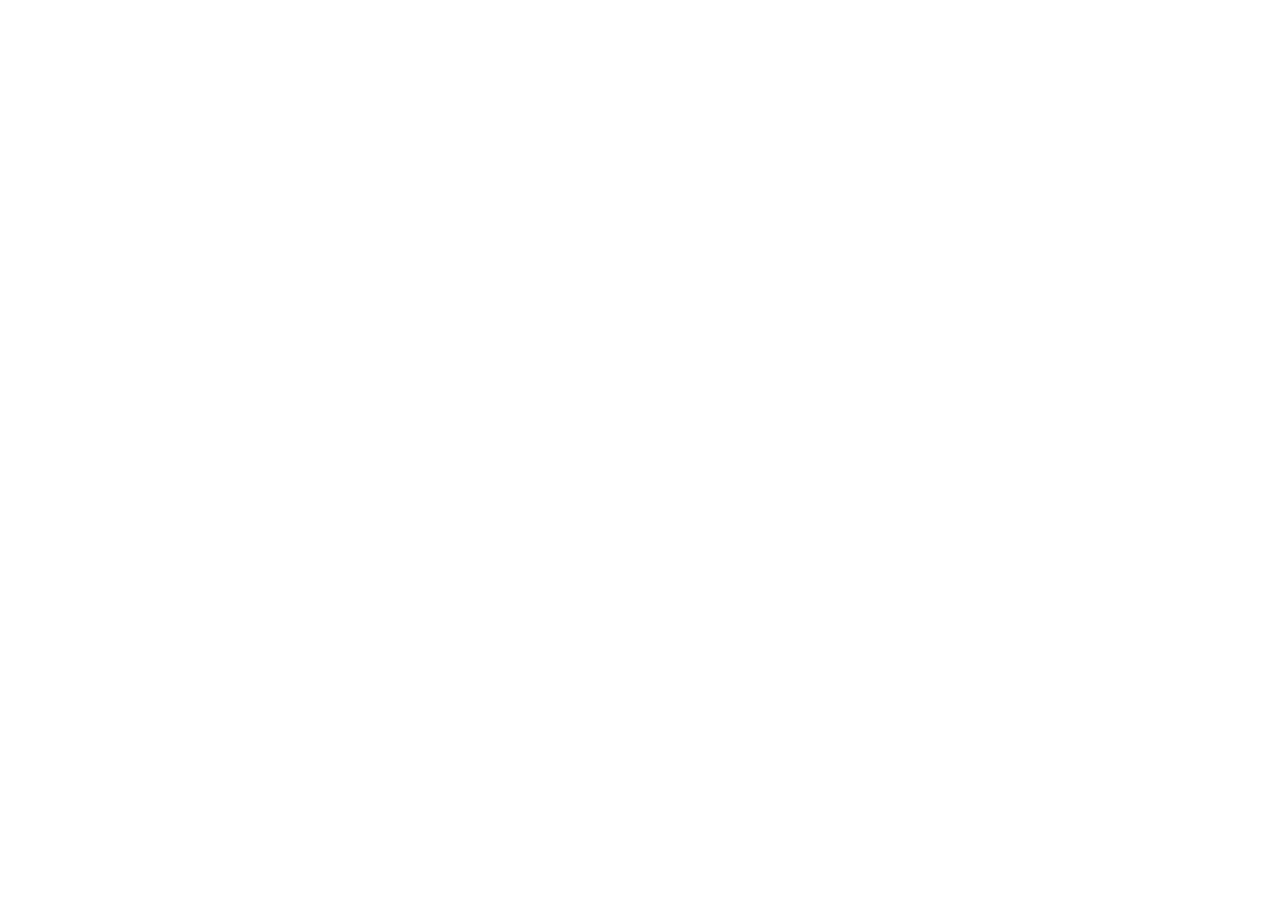
==== index.html @ 9711591d "Rescue live https://floorlords.org source + migration notes" ====
<!DOCTYPE html>
<html lang="en">
  <head>
    <meta charset="UTF-8" />
    <meta name="viewport" content="width=device-width, initial-scale=1.0" />
    <title>The Floor Lords Crew | Boston Hip Hop & Breaking Since 1981 | 45th Anniversary 2026</title>
    <meta name="description" content="The Floor Lords — Boston's legendary hip hop breaking crew founded 1981. Featured in Krush Groove, Step Up 3D, In The Heights. Performed with RUN DMC, Madonna, J.Lo. Saucony collab. Floor Lords Day August 6. FL Studio Harvard Square. 45th anniversary September 11–13, 2026." />
    <meta name="keywords" content="Floor Lords, Floorlords, Floor Lords Boston, Boston breaking crew, Boston b-boys, Boston b-girls, Boston hip hop crew, breakdancing Boston, b-boy crew Boston, hip hop dance Boston, Floor Lords 45th anniversary, Downtown Throwdown 2026, Mass Appeal showcase, Floor Lords Day August 6, Krush Groove dancers, Step Up 3D crew, In The Heights cast, FL Studio Harvard Square Cambridge, Saucony breakdance sneaker, RUN DMC performers, Floor Lords history, breaking history Boston, hip hop 1981, Flava Squad, Floor Lore show, Boston hip hop history, b-boy events Boston 2026, breaking competition Boston, Floor Lords crew members, oldest breaking crew Boston, hip hop culture Boston, five elements hip hop Boston" />
    <meta name="author" content="The Floor Lords Crew" />
    <meta name="robots" content="index, follow, max-image-preview:large, max-snippet:-1, max-video-preview:-1" />
    <link rel="canonical" href="https://www.floorlords.org/" />

    <meta property="og:type" content="website" />
    <meta property="og:title" content="The Floor Lords Crew | Boston Hip Hop & Breaking Since 1981" />
    <meta property="og:description" content="Boston's legendary b-boy crew. Founded 1981. Films: Krush Groove, Step Up 3D, In The Heights. Saucony collab. RUN DMC, Madonna, J.Lo. Floor Lords Day August 6. 45th anniversary September 2026." />
    <meta property="og:url" content="https://www.floorlords.org/" />
    <meta property="og:image" content="https://www.floorlords.org/opengraph.jpg" />
    <meta property="og:image:width" content="1200" />
    <meta property="og:image:height" content="630" />
    <meta property="og:site_name" content="The Floor Lords Crew" />
    <meta property="og:locale" content="en_US" />

    <meta name="twitter:card" content="summary_large_image" />
    <meta name="twitter:site" content="@floorlordsboston" />
    <meta name="twitter:title" content="The Floor Lords Crew | Boston Hip Hop & Breaking Since 1981" />
    <meta name="twitter:description" content="Boston's legendary b-boy crew since 1981. Krush Groove, Step Up 3D, Saucony collab, Floor Lords Day. 45th anniversary September 2026." />
    <meta name="twitter:image" content="https://www.floorlords.org/opengraph.jpg" />

    <script type="application/ld+json">
    {
      "@context": "https://schema.org",
      "@graph": [
        {
          "@type": "WebSite",
          "@id": "https://www.floorlords.org/#website",
          "name": "The Floor Lords Crew",
          "url": "https://www.floorlords.org/",
          "publisher": { "@id": "https://www.floorlords.org/#org" },
          "inLanguage": "en-US",
          "potentialAction": {
            "@type": "SearchAction",
            "target": "https://www.floorlords.org/?s={search_term_string}",
            "query-input": "required name=search_term_string"
          }
        },
        {
          "@type": "Organization",
          "@id": "https://www.floorlords.org/#org",
          "name": "The Floor Lords Crew",
          "alternateName": ["Floor Lords", "Floorlords", "FL Crew", "Classic Floorlords", "Flava Squad"],
          "url": "https://www.floorlords.org/",
          "logo": {
            "@type": "ImageObject",
            "url": "https://www.floorlords.org/favicon.svg",
            "width": 180,
            "height": 180
          },
          "image": "https://www.floorlords.org/opengraph.jpg",
          "description": "The Floor Lords are Boston's longest-running hip hop breaking crew, founded in 1981 through the merger of two b-boy groups. One of the most decorated breaking crews in the world, with members featured in films Krush Groove (1985), Step Up 3D (2010), and In The Heights (2021). They have performed alongside RUN DMC, Madonna, and Jennifer Lopez, collaborated with Saucony on the first-ever official breakdance sneaker, and produced their own theatre show Floor Lore. FL Studio operated in Harvard Square, Cambridge MA. August 6 is official Floor Lords Day in the City of Boston.",
          "foundingDate": "1981",
          "foundingLocation": {
            "@type": "Place",
            "name": "Boston, Massachusetts",
            "address": {
              "@type": "PostalAddress",
              "addressLocality": "Boston",
              "addressRegion": "MA",
              "addressCountry": "US"
            }
          },
          "location": {
            "@type": "Place",
            "name": "FL Studio — Harvard Square",
            "address": {
              "@type": "PostalAddress",
              "addressLocality": "Cambridge",
              "addressRegion": "MA",
              "addressCountry": "US"
            }
          },
          "email": "floorlordsboston@gmail.com",
          "telephone": "+18574882888",
          "sameAs": [
            "https://www.instagram.com/floorlordsboston",
            "https://www.facebook.com/FloorLordsBoston"
          ],
          "knowsAbout": ["breaking", "b-boying", "b-girling", "hip hop dance", "breakdancing", "Boston hip hop", "street dance", "popping", "locking", "DJing", "graffiti", "MCing", "five elements of hip hop", "hip hop culture"],
          "award": ["Floor Lords Day — City of Boston proclamation, August 6"],
          "hasOfferCatalog": {
            "@type": "OfferCatalog",
            "name": "Floor Lords Services",
            "itemListElement": [
              { "@type": "Offer", "itemOffered": { "@type": "Service", "name": "Performance Booking — hire the Floor Lords for events, shows, festivals" } },
              { "@type": "Offer", "itemOffered": { "@type": "Service", "name": "FL Studio Dance Classes — Harvard Square, Cambridge MA" } },
              { "@type": "Offer", "itemOffered": { "@type": "Service", "name": "Breaking workshops and hip hop culture education" } }
            ]
          }
        },
        {
          "@type": "Event",
          "@id": "https://www.floorlords.org/#anniversary",
          "name": "Floor Lords 45th Anniversary Weekend",
          "description": "Three-day celebration of 45 years of Floor Lords in Boston, featuring the Downtown Throwdown breaking battle and Mass Appeal hip hop showcase. Open to the public.",
          "startDate": "2026-09-11",
          "endDate": "2026-09-13",
          "eventStatus": "https://schema.org/EventScheduled",
          "eventAttendanceMode": "https://schema.org/OfflineEventAttendanceMode",
          "location": {
            "@type": "Place",
            "name": "Boston, Massachusetts",
            "address": {
              "@type": "PostalAddress",
              "addressLocality": "Boston",
              "addressRegion": "MA",
              "addressCountry": "US"
            }
          },
          "organizer": { "@id": "https://www.floorlords.org/#org" },
          "subEvent": [
            {
              "@type": "Event",
              "name": "Downtown Throwdown",
              "description": "Breaking battle hosted by the Floor Lords as part of the 45th anniversary weekend."
            },
            {
              "@type": "Event",
              "name": "Mass Appeal",
              "description": "Hip hop showcase celebrating 45 years of Floor Lords culture and community."
            }
          ]
        },
        {
          "@type": "FAQPage",
          "@id": "https://www.floorlords.org/#faq",
          "mainEntity": [
            {
              "@type": "Question",
              "name": "When were the Floor Lords founded?",
              "acceptedAnswer": {
                "@type": "Answer",
                "text": "The Floor Lords were founded in Boston, Massachusetts in 1981 through the merger of two breaking crews at the beginning of the hip hop movement."
              }
            },
            {
              "@type": "Question",
              "name": "What movies have the Floor Lords appeared in?",
              "acceptedAnswer": {
                "@type": "Answer",
                "text": "Floor Lords members have appeared in Krush Groove (1985), Step Up 3D (2010), and In The Heights (2021)."
              }
            },
            {
              "@type": "Question",
              "name": "What is Floor Lords Day?",
              "acceptedAnswer": {
                "@type": "Answer",
                "text": "August 6 is official Floor Lords Day in the City of Boston, declared by a proclamation from the former Mayor of Boston recognizing the crew's 40+ year contribution to hip hop culture."
              }
            },
            {
              "@type": "Question",
              "name": "What artists have the Floor Lords performed with?",
              "acceptedAnswer": {
                "@type": "Answer",
                "text": "The Floor Lords have performed alongside RUN DMC, Madonna, Jennifer Lopez, and many other major artists throughout their 45-year history."
              }
            },
            {
              "@type": "Question",
              "name": "When is the Floor Lords 45th anniversary?",
              "acceptedAnswer": {
                "@type": "Answer",
                "text": "The Floor Lords 45th anniversary weekend takes place September 11–13, 2026 in Boston, Massachusetts. Events include the Downtown Throwdown breaking battle and the Mass Appeal hip hop showcase."
              }
            },
            {
              "@type": "Question",
              "name": "What brands have collaborated with the Floor Lords?",
              "acceptedAnswer": {
                "@type": "Answer",
                "text": "The Floor Lords collaborated with Saucony to create the first-ever official breakdance sneaker. They have also partnered with Red Bull, Converse, Puma, Reebok, and Tommy Hilfiger."
              }
            },
            {
              "@type": "Question",
              "name": "What is Floor Lore?",
              "acceptedAnswer": {
                "@type": "Answer",
                "text": "Floor Lore is a theatre show created and produced by the Floor Lords that tells the story of hip hop dance culture from the inside — from its Boston roots through decades of breaking, performing, and building community."
              }
            },
            {
              "@type": "Question",
              "name": "What is the Saucony x Floor Lords collaboration?",
              "acceptedAnswer": {
                "@type": "Answer",
                "text": "The Floor Lords collaborated with Saucony on what is recognized as the first-ever official breakdance sneaker — a signature shoe honoring their decades-long contribution to breaking and hip hop culture."
              }
            },
            {
              "@type": "Question",
              "name": "Where is FL Studio?",
              "acceptedAnswer": {
                "@type": "Answer",
                "text": "FL Studio is the Floor Lords' dance studio and community space located in Harvard Square, Cambridge, Massachusetts. It offers breaking classes, workshops, and youth programs."
              }
            },
            {
              "@type": "Question",
              "name": "Are the Floor Lords still active?",
              "acceptedAnswer": {
                "@type": "Answer",
                "text": "Yes. The Floor Lords are still fully active in 2026, celebrating their 45th anniversary with a three-day weekend event in Boston in September 2026. They continue to teach, perform, compete, and carry the culture."
              }
            },
            {
              "@type": "Question",
              "name": "What is the Downtown Throwdown?",
              "acceptedAnswer": {
                "@type": "Answer",
                "text": "The Downtown Throwdown is a breaking battle event hosted by the Floor Lords, featured as part of their 45th anniversary weekend celebrations in Boston, September 2026."
              }
            },
            {
              "@type": "Question",
              "name": "What are the five elements of hip hop?",
              "acceptedAnswer": {
                "@type": "Answer",
                "text": "The five elements of hip hop are breaking (b-boying/b-girling), DJing, MCing (rapping), graffiti art, and knowledge/culture. The Floor Lords have dedicated 45 years to practicing and teaching all five elements in the Boston community."
              }
            },
            {
              "@type": "Question",
              "name": "How do I book the Floor Lords for an event?",
              "acceptedAnswer": {
                "@type": "Answer",
                "text": "You can book the Floor Lords for performances, showcases, corporate events, and festivals by contacting them at floorlordsboston@gmail.com or calling +1-857-488-2888. They are available for events nationwide."
              }
            },
            {
              "@type": "Question",
              "name": "What is breaking and b-boying?",
              "acceptedAnswer": {
                "@type": "Answer",
                "text": "Breaking (also called b-boying or b-girling) is one of the original elements of hip hop culture. It originated in the Bronx, New York in the early 1970s and spread quickly to Boston where the Floor Lords became pioneers. Breaking involves footwork, power moves, freezes, and toprock performed to hip hop music. It became an Olympic sport in the 2024 Paris Olympics."
              }
            },
            {
              "@type": "Question",
              "name": "What is the history of breaking in Boston?",
              "acceptedAnswer": {
                "@type": "Answer",
                "text": "Boston developed one of the strongest b-boy scenes in the United States in the early 1980s. The Floor Lords, founded in 1981, were central to that story — merging two crews into one and building a community that spans generations. Their 45-year legacy includes films, television appearances, brand collaborations, a city proclamation, and a dance studio still operating in Harvard Square."
              }
            }
          ]
        }
      ]
    }
    </script>
    <link rel="preconnect" href="https://fonts.googleapis.com" />
    <link rel="preconnect" href="https://fonts.gstatic.com" crossorigin />
    <link href="https://fonts.googleapis.com/css2?family=Big+Shoulders+Display:wght@500;700;900&family=Bungee&family=DM+Sans:wght@400;500;700&family=Permanent+Marker&family=Space+Mono:wght@400;700&display=swap" rel="stylesheet" />
    <script type="module" crossorigin src="/assets/index-FECF9jWW.js"></script>
    <link rel="stylesheet" crossorigin href="/assets/index-Cxns3wld.css">
  </head>
  <body>
    <div id="root"></div>
    <noscript>
      <main style="font-family:sans-serif;max-width:900px;margin:0 auto;padding:40px 20px;background:#0d0d0d;color:#f0f0f0;">
        <h1>The Floor Lords Crew | Boston Hip Hop &amp; Breaking Since 1981</h1>
        <p>The Floor Lords (floorlords.org) are Boston's longest-running hip hop breaking crew, founded in 1981. One of the most celebrated b-boy crews in the United States, with 45 years of culture, community, and performance.</p>

        <h2>About The Floor Lords</h2>
        <p>Founded in Boston, Massachusetts in 1981 through the merger of two breaking crews, the Floor Lords have spent four and a half decades defining hip hop culture in New England and beyond. They practice and teach all five elements of hip hop: breaking, DJing, MCing, graffiti, and knowledge.</p>

        <h2>Film &amp; Television</h2>
        <ul>
          <li>Krush Groove (1985)</li>
          <li>Live with Regis, Donahue, Southie</li>
          <li>Step Up 3D (2010)</li>
          <li>In The Heights (2021)</li>
        </ul>

        <h2>Major Performances</h2>
        <p>The Floor Lords have performed alongside RUN DMC, Madonna, Jennifer Lopez, and many more major artists across television, film, and live stages.</p>

        <h2>Brand Collaborations</h2>
        <ul>
          <li>Saucony — first-ever official breakdance sneaker</li>
          <li>Red Bull, Converse, Puma, Reebok, Tommy Hilfiger</li>
        </ul>

        <h2>Floor Lords Day</h2>
        <p>August 6 is official Floor Lords Day in the City of Boston, declared by the former Mayor of Boston in recognition of the crew's cultural contribution to the city.</p>

        <h2>FL Studio — Harvard Square</h2>
        <p>The Floor Lords operate FL Studio, a dance studio and community space in Harvard Square, Cambridge, Massachusetts offering breaking classes, workshops, and youth programs.</p>

        <h2>45th Anniversary Weekend — September 11–13, 2026</h2>
        <p>Three-day celebration in Boston featuring:</p>
        <ul>
          <li>Downtown Throwdown — breaking battle open to the public</li>
          <li>Mass Appeal — hip hop showcase and celebration</li>
        </ul>

        <h2>Contact &amp; Bookings</h2>
        <p>Email: floorlordsboston@gmail.com | Phone: +1-857-488-2888</p>
        <p>Instagram: <a href="https://www.instagram.com/floorlordsboston">@floorlordsboston</a></p>
        <p>Website: <a href="https://www.floorlords.org">www.floorlords.org</a></p>
      </main>
    </noscript>
  </body>
</html>
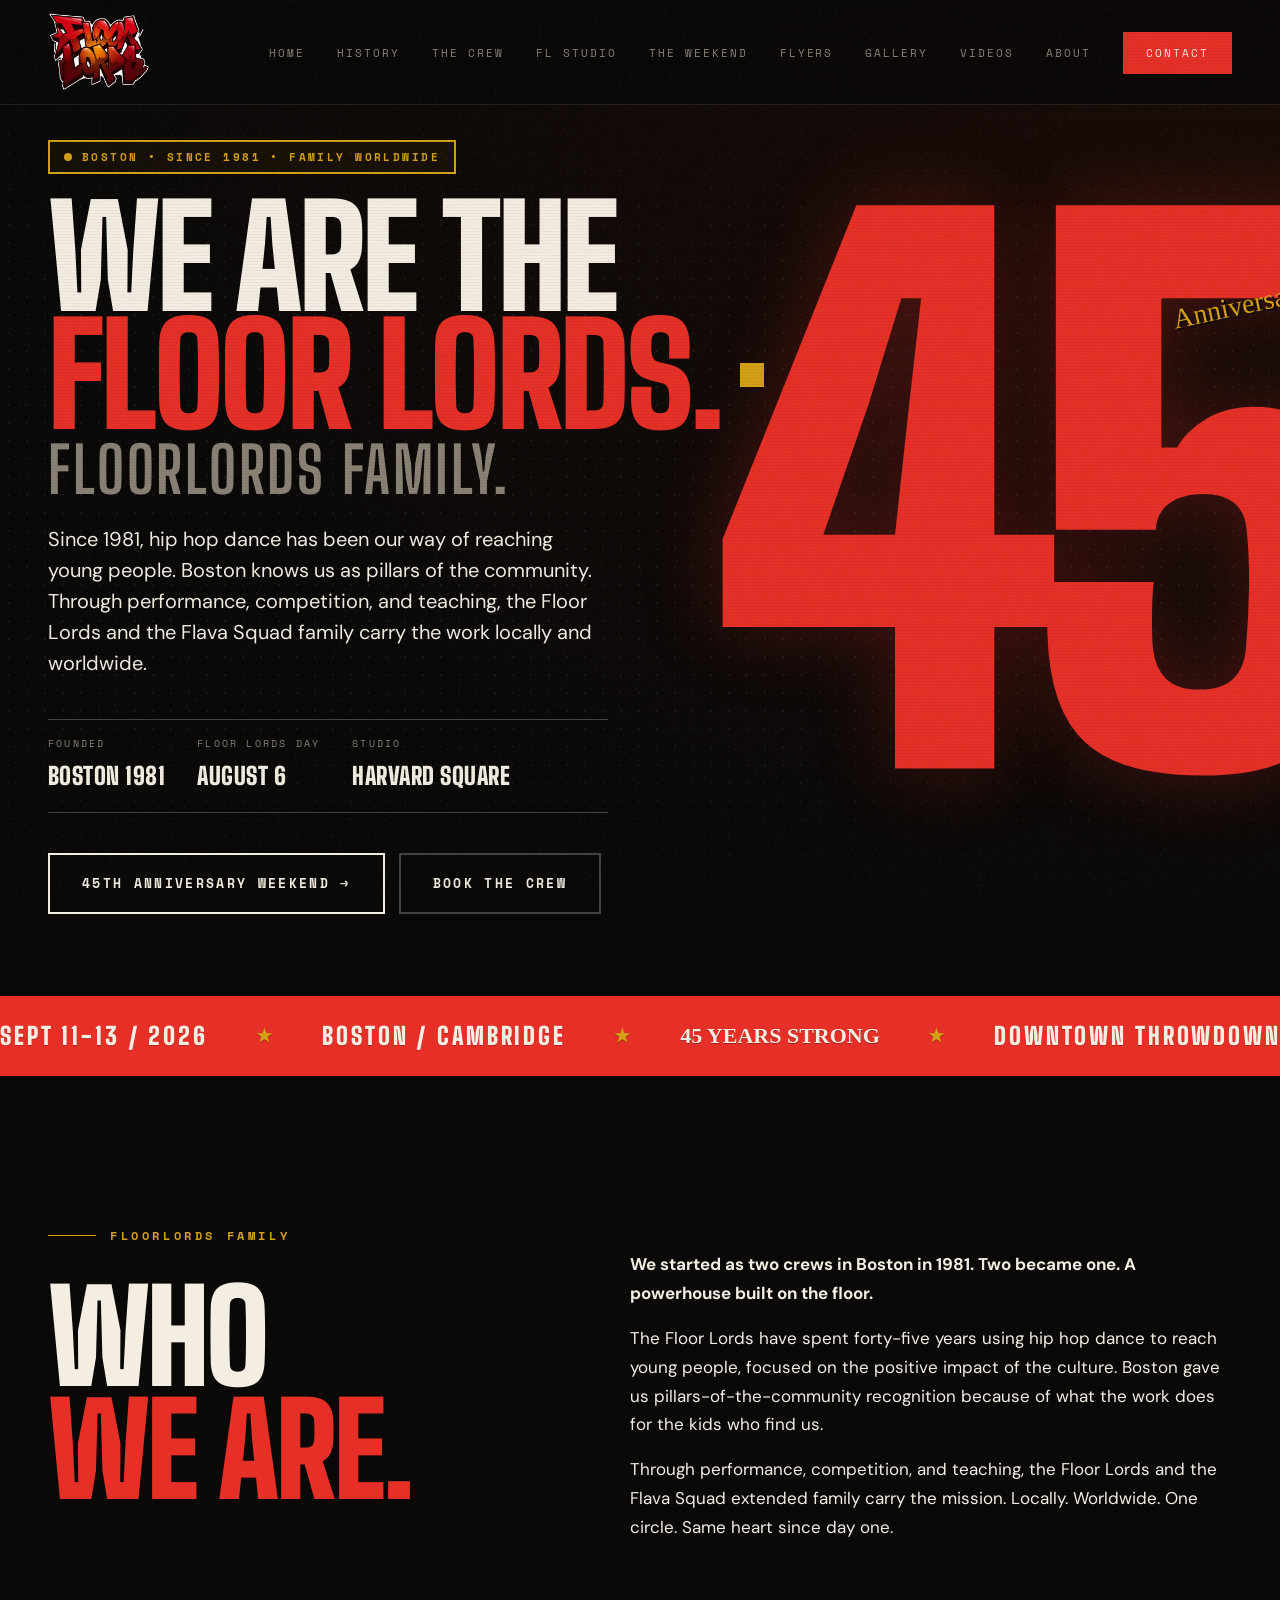
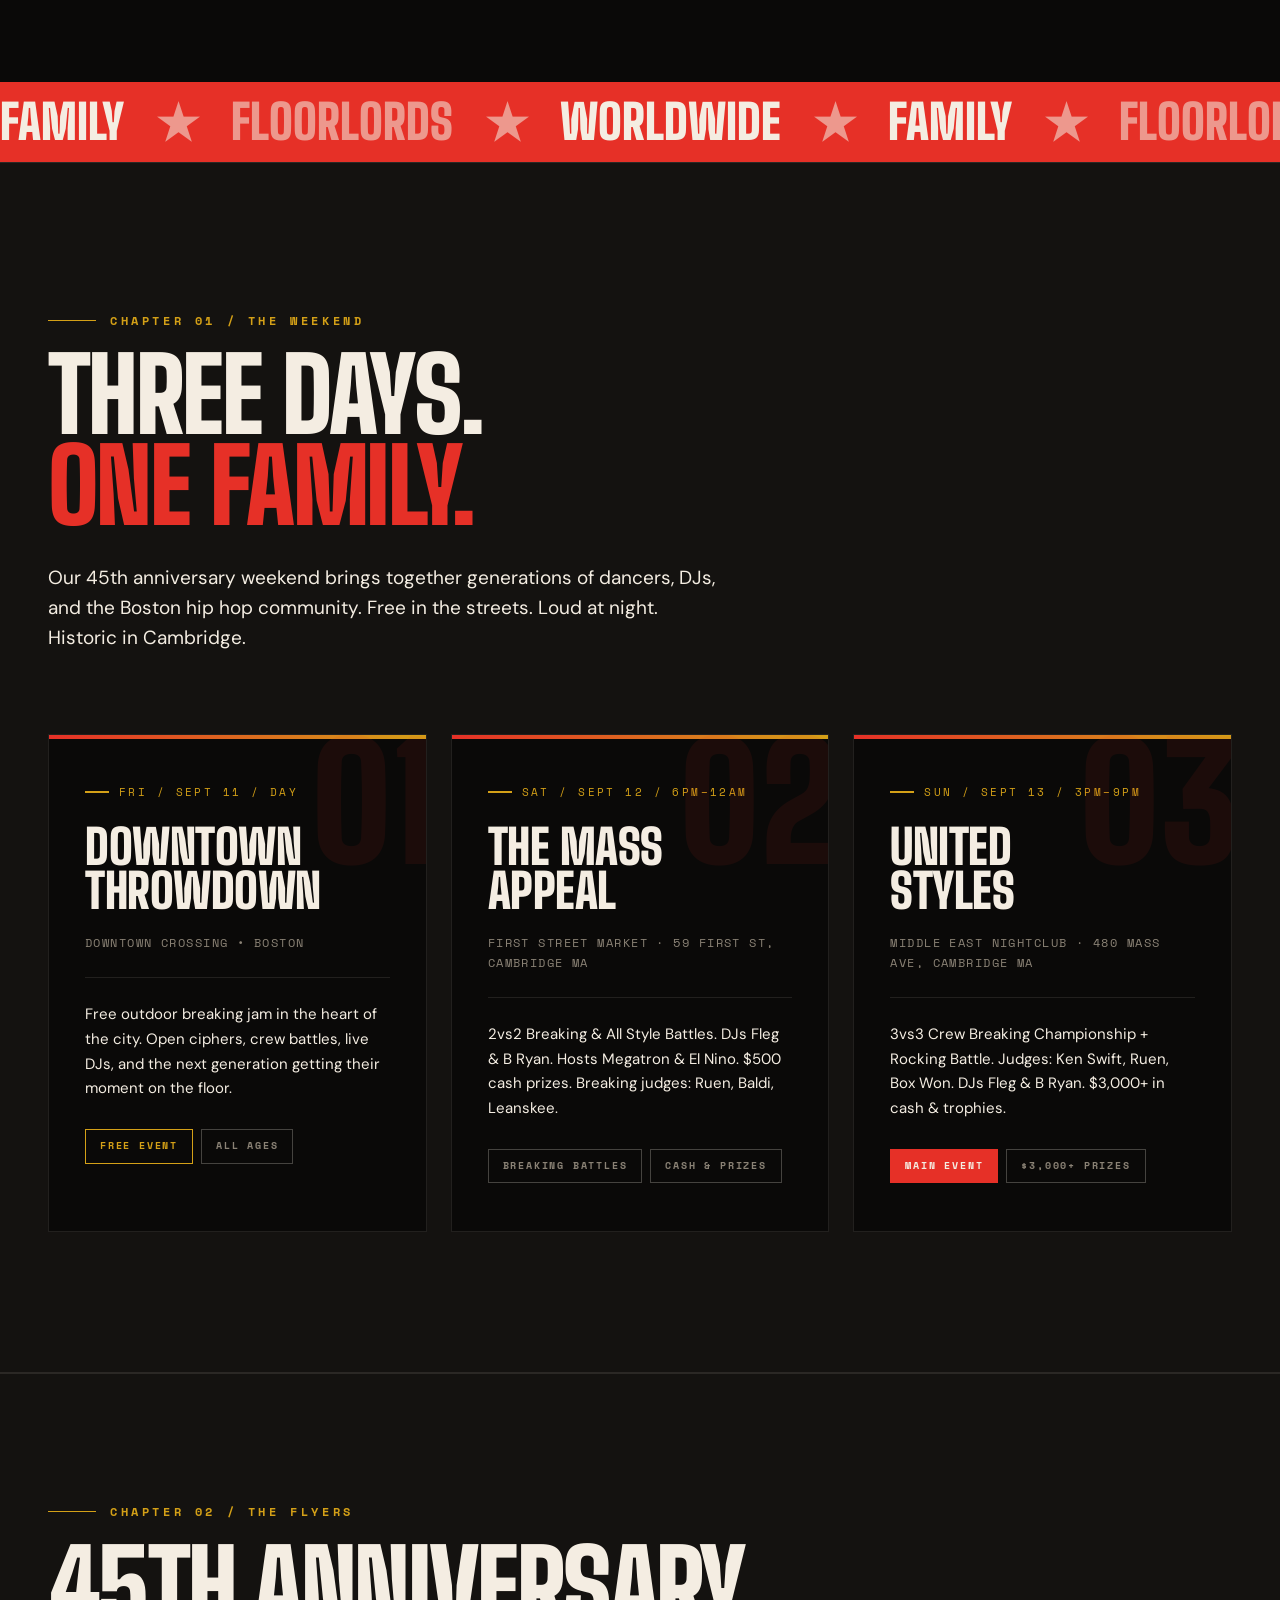
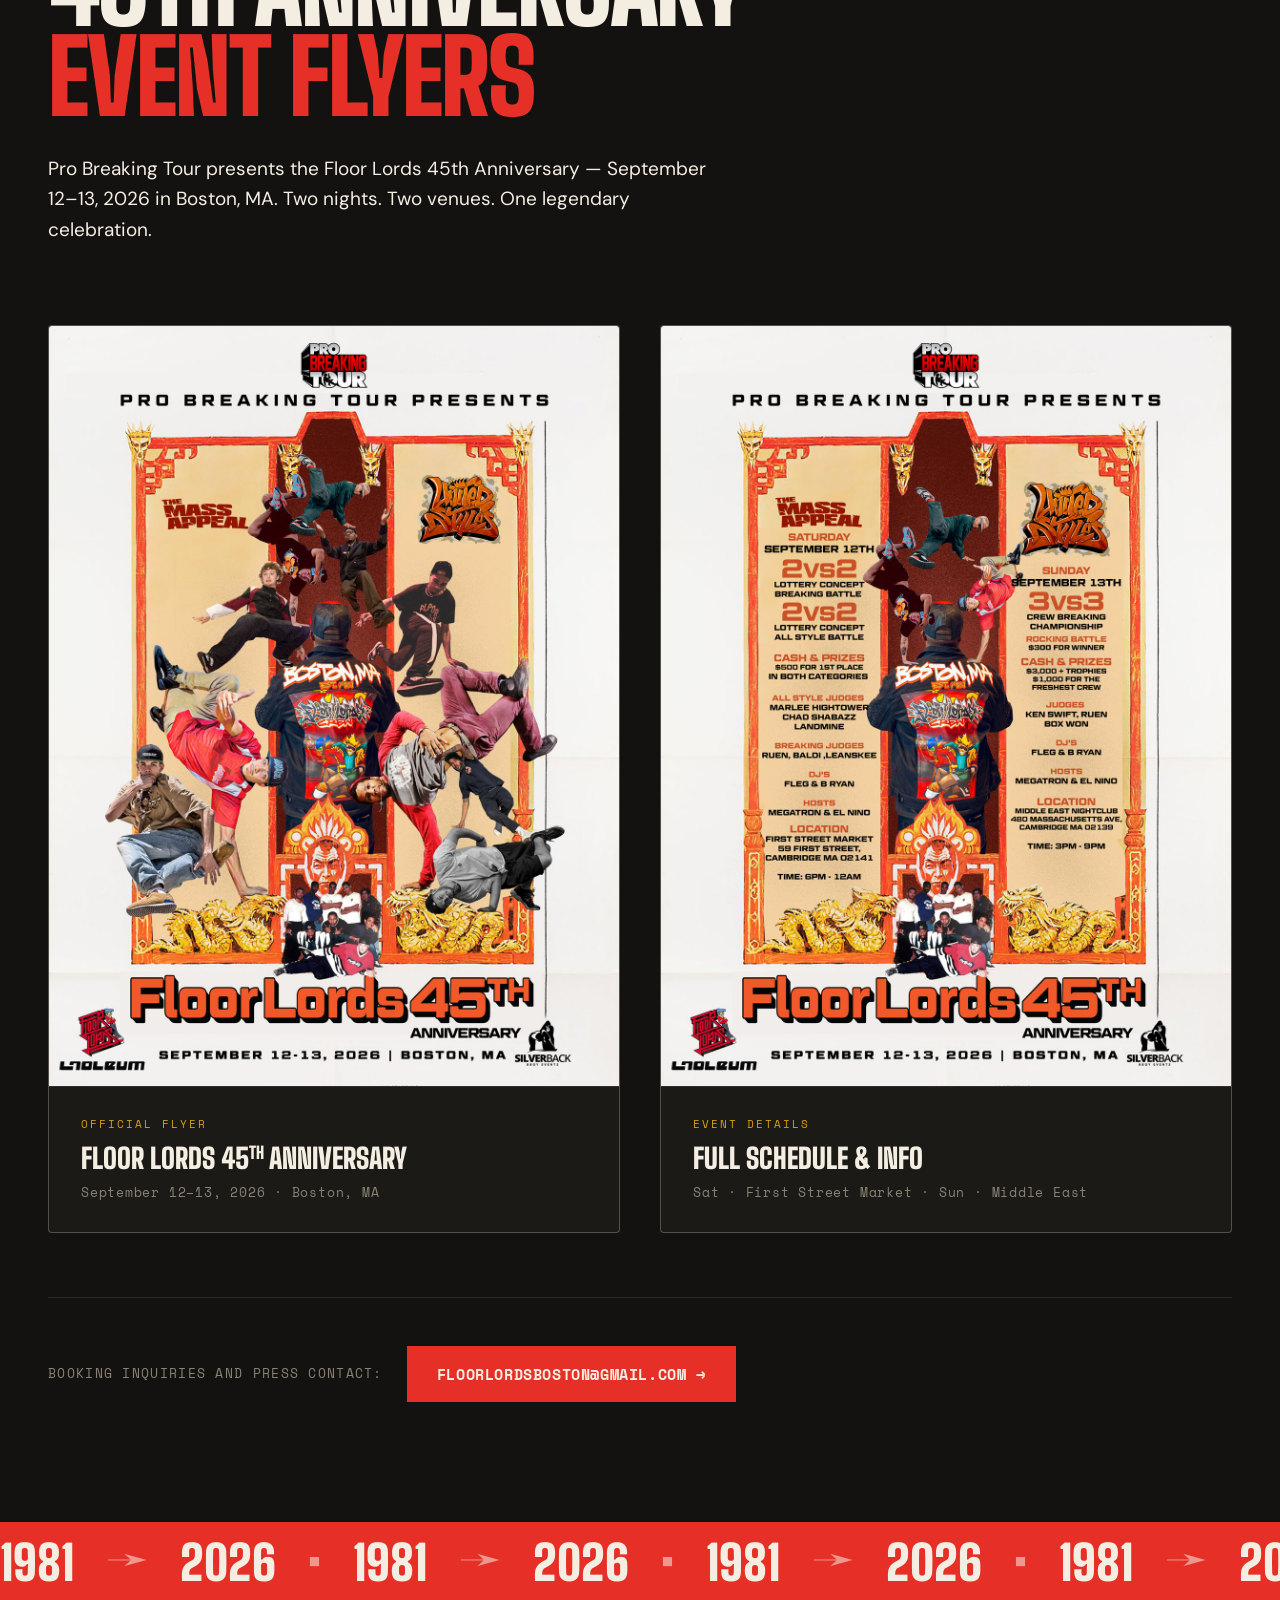
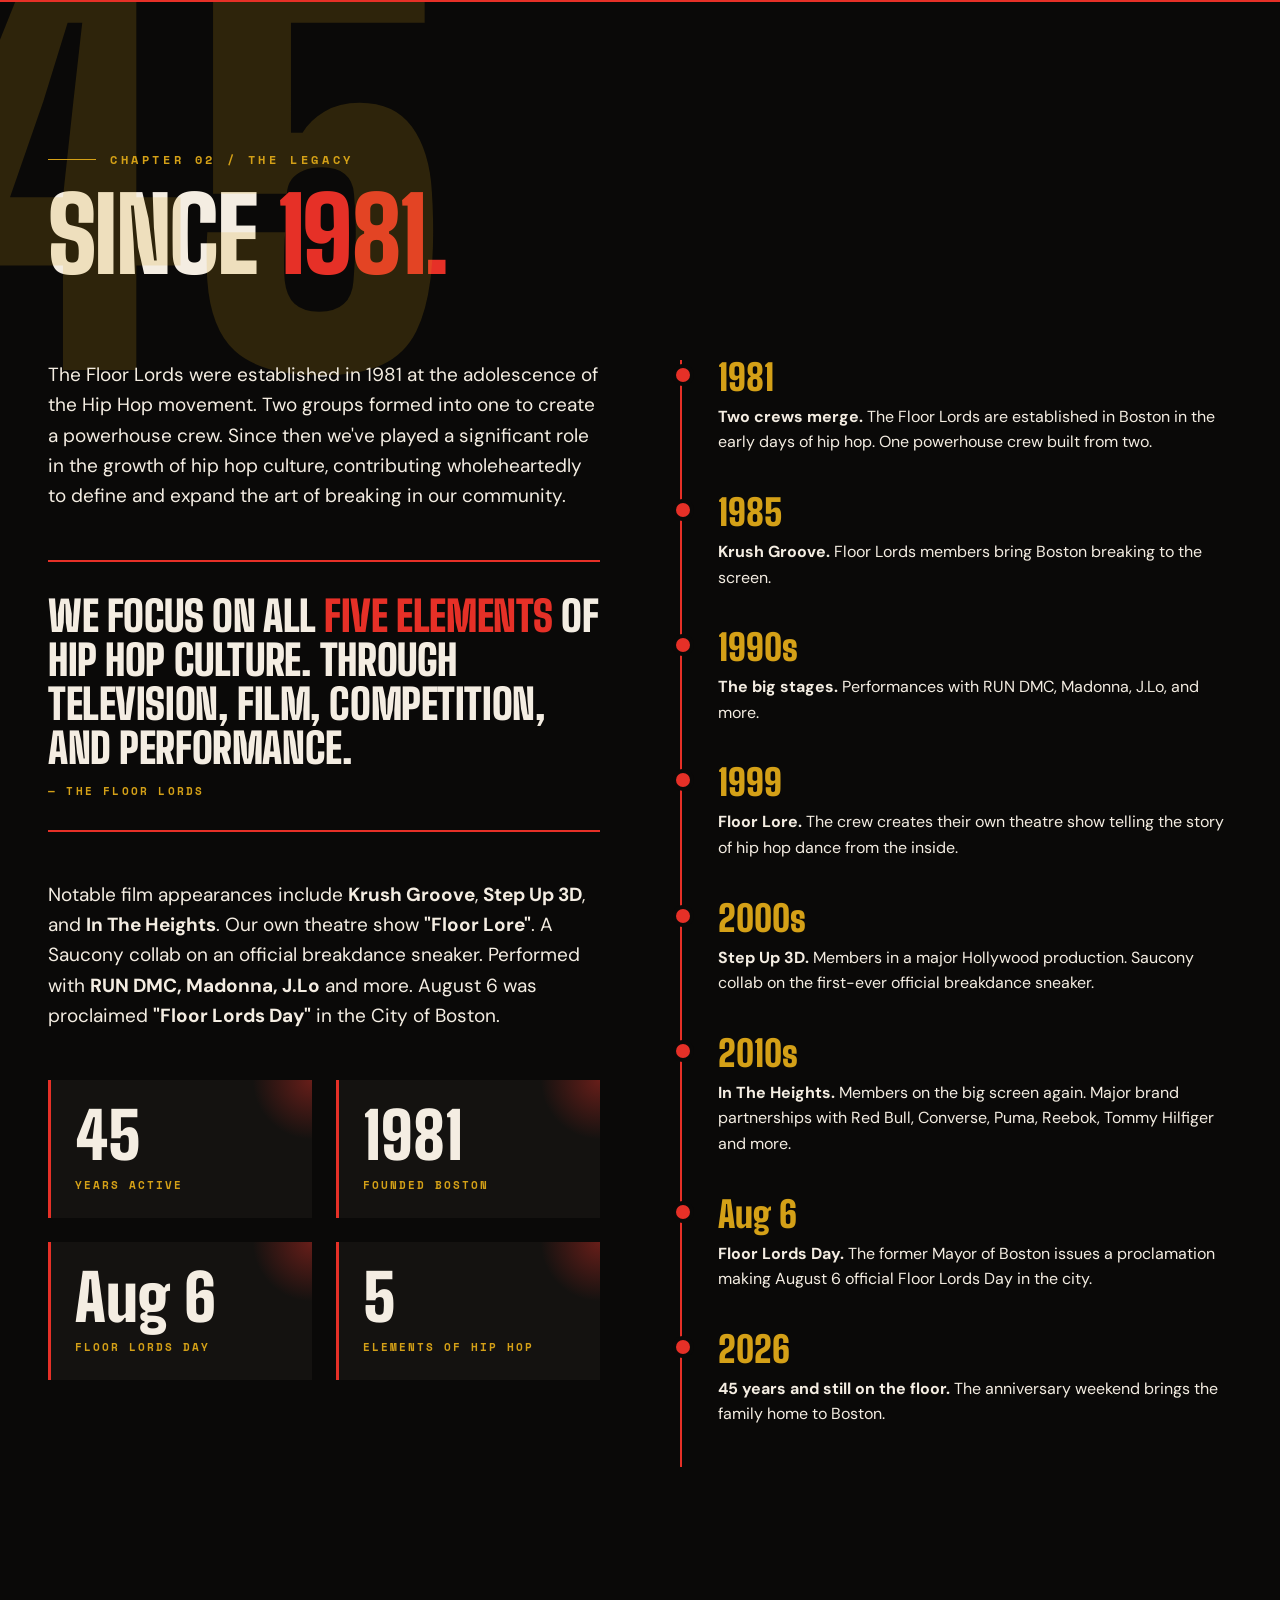
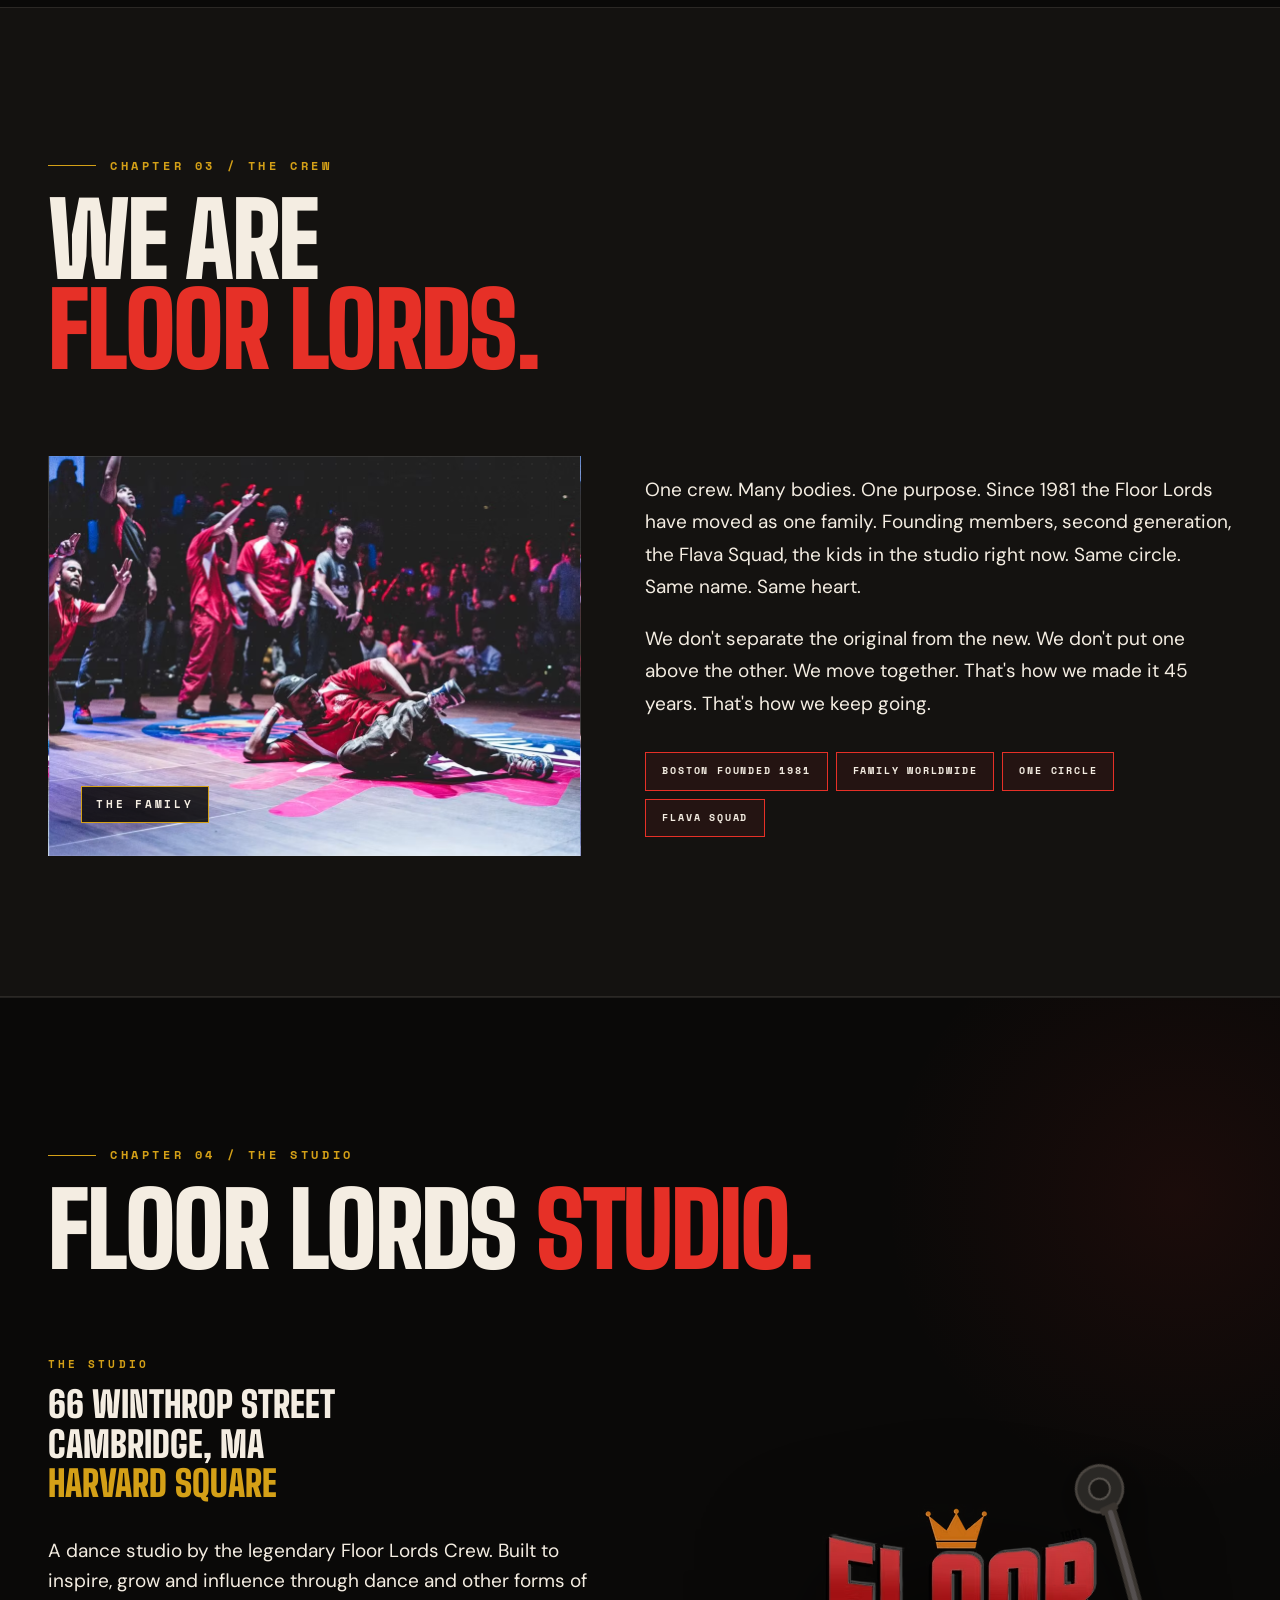
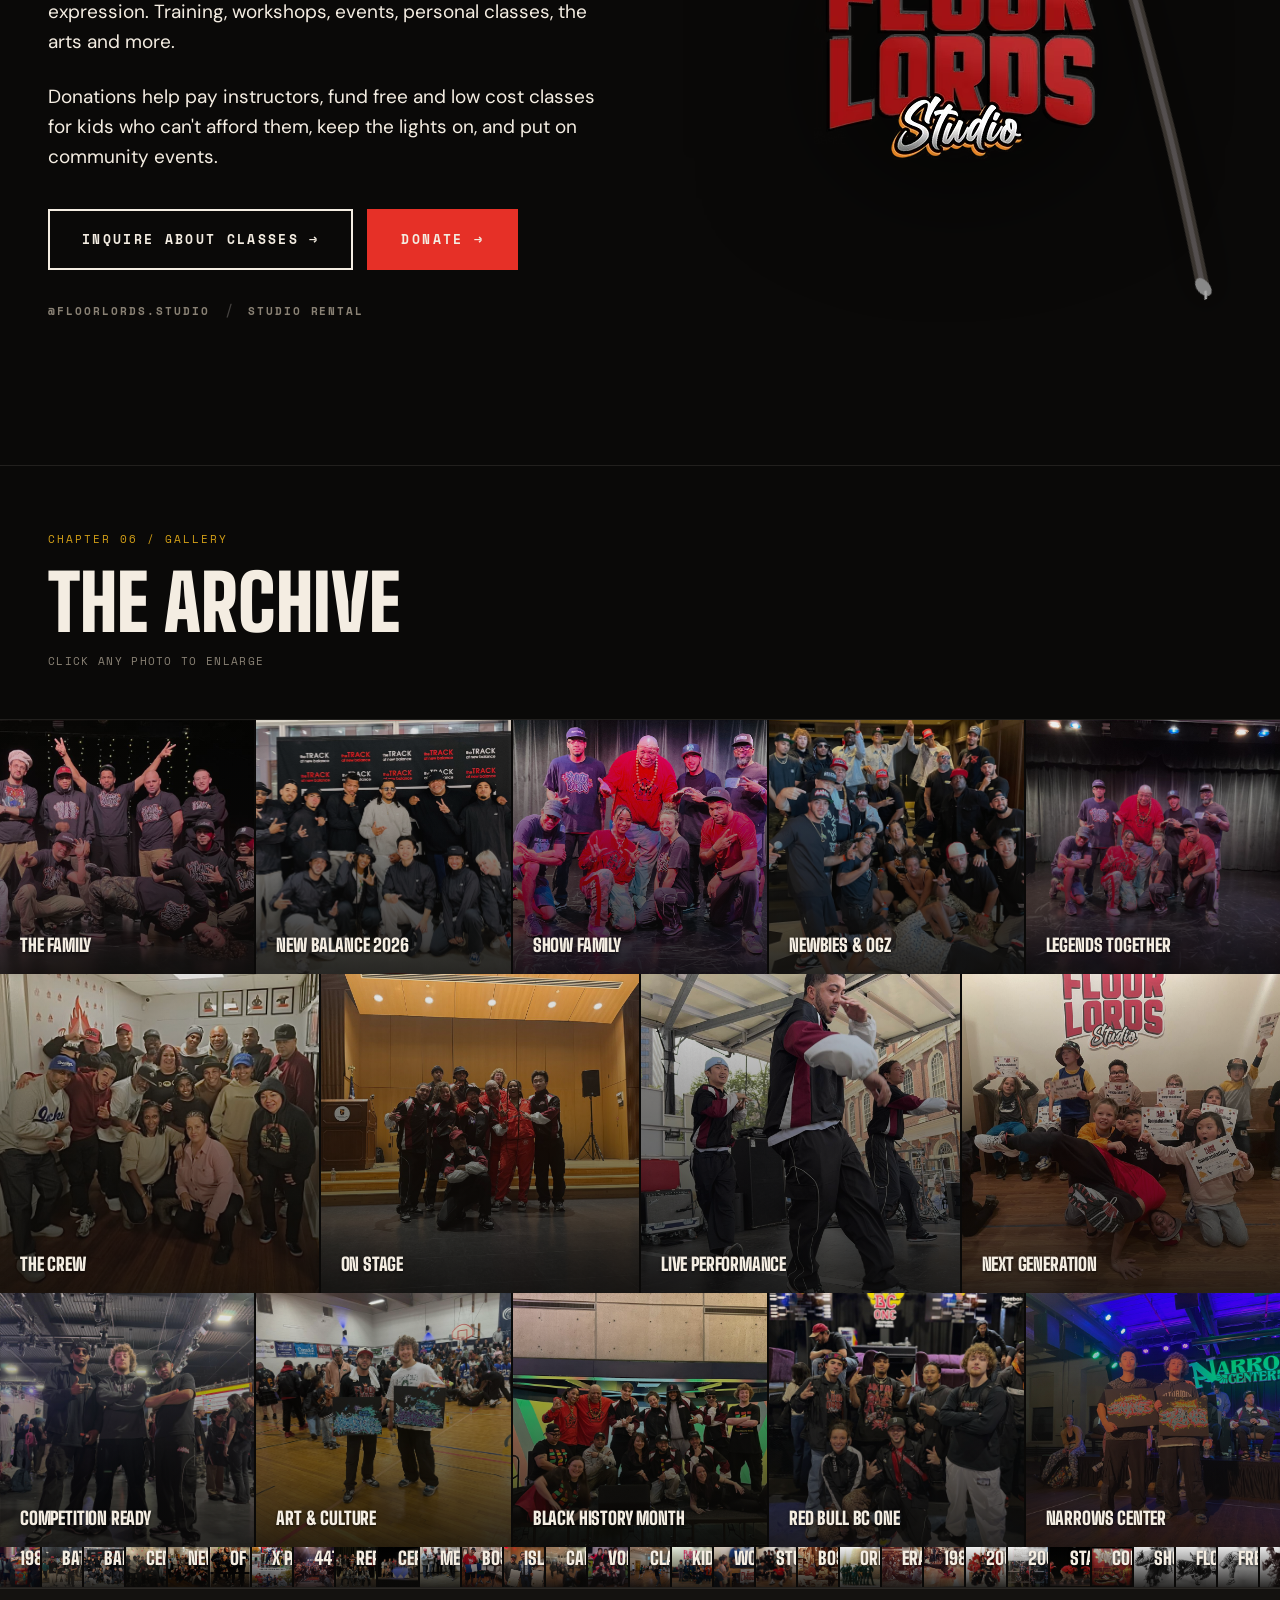
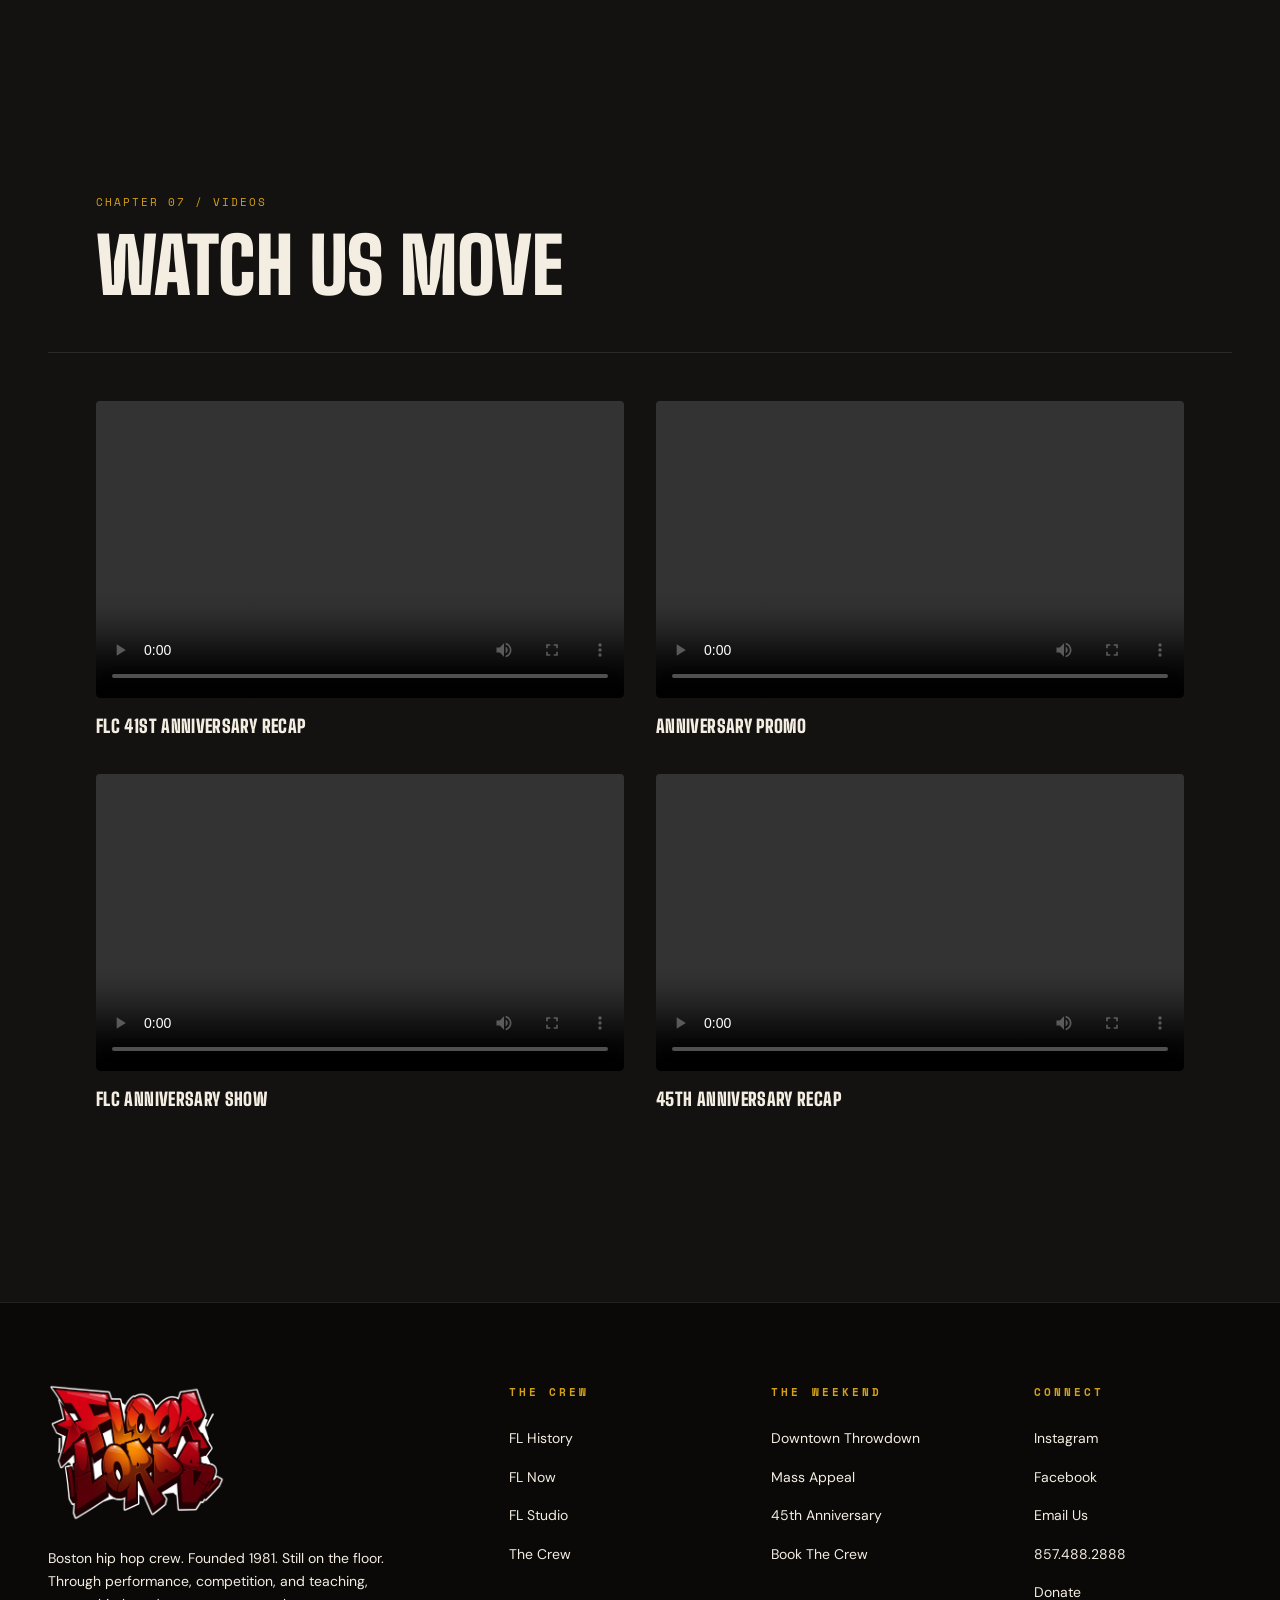
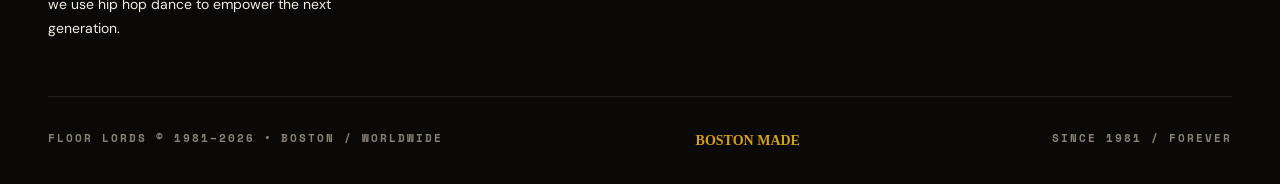
==== commit 5c2d44b9: "Growth kit: mobile book-the-crew bar, robots.txt, sitemap, richer llms.txt, remove dead search actio" ====
--- a/index.html
+++ b/index.html
@@ -36,12 +36,7 @@
           "name": "The Floor Lords Crew",
           "url": "https://www.floorlords.org/",
           "publisher": { "@id": "https://www.floorlords.org/#org" },
-          "inLanguage": "en-US",
-          "potentialAction": {
-            "@type": "SearchAction",
-            "target": "https://www.floorlords.org/?s={search_term_string}",
-            "query-input": "required name=search_term_string"
-          }
+          "inLanguage": "en-US"
         },
         {
           "@type": "Organization",
@@ -310,5 +305,7 @@
         <p>Website: <a href="https://www.floorlords.org">www.floorlords.org</a></p>
       </main>
     </noscript>
+<style>#fl-book{position:fixed;left:0;right:0;bottom:0;z-index:9999;display:none;grid-template-columns:1fr 1fr;gap:8px;padding:8px 8px calc(8px + env(safe-area-inset-bottom));background:#0d0d0d;border-top:1px solid rgba(255,255,255,.18)}#fl-book a{display:flex;align-items:center;justify-content:center;min-height:48px;font:700 14px/1 Arial,sans-serif;letter-spacing:.06em;text-transform:uppercase;color:#fff;text-decoration:none;border:1px solid rgba(255,255,255,.45)}#fl-book a.main{background:#c8102e;border-color:#c8102e}@media(max-width:900px){#fl-book{display:grid}body{padding-bottom:72px}}</style>
+<div id="fl-book" role="navigation" aria-label="Book the Floor Lords"><a class="main" href="mailto:floorlordsboston@gmail.com?subject=Booking%20the%20Floor%20Lords&amp;body=Hi%20Floor%20Lords%2C%0A%0AEvent%20date%3A%0AVenue%20%2F%20city%3A%0AType%20(performance%2C%20workshop%2C%20judging%2C%20school%20program)%3A%0AAudience%20size%3A%0ADetails%3A%0A">Book the Crew</a><a href="tel:+18574882888">Call</a></div>
   </body>
 </html>
--- a/assets/index-Cxns3wld.css
+++ b/assets/index-Cxns3wld.css
@@ -0,0 +1 @@
+:root{--bg: #0a0908;--bg2: #141210;--bg3: #1c1a16;--cream: #f4ede2;--dim: #8a8275;--red: #e63027;--red2: #a01c14;--red-glow: rgba(230, 48, 39, .4);--gold: #d4a017;--gold-glow: rgba(212, 160, 23, .3);--line: rgba(244, 237, 226, .1);--line-bright: rgba(244, 237, 226, .25)}*{margin:0;padding:0;box-sizing:border-box}html{scroll-behavior:smooth}html,body{background:#0a0908!important}body{color:var(--cream);font-family:DM Sans,sans-serif;line-height:1.65;overflow-x:hidden}body:before{content:"";position:fixed;inset:0;background:url("data:image/svg+xml,%3Csvg viewBox='0 0 200 200' xmlns='http://www.w3.org/2000/svg'%3E%3Cfilter id='n'%3E%3CfeTurbulence baseFrequency='0.9' numOctaves='3'/%3E%3C/filter%3E%3Crect width='100%25' height='100%25' filter='url(%23n)' opacity='0.5'/%3E%3C/svg%3E");opacity:.07;pointer-events:none;z-index:9999}body:after{content:"";position:fixed;inset:0;background:repeating-linear-gradient(0deg,transparent 0,transparent 2px,rgba(0,0,0,.04) 2px,rgba(0,0,0,.04) 3px);pointer-events:none;z-index:9998}::selection{background:var(--red);color:var(--cream)}a{color:inherit}.big-shoulders{font-family:Big Shoulders Display,sans-serif}.mono{font-family:Space Mono,monospace}.marker{font-family:Permanent Marker,cursive}.logo-img-link{display:flex;align-items:center;text-decoration:none}.logo-img{height:80px;width:auto;display:block}nav{position:fixed;top:0;left:0;right:0;z-index:100;padding:12px 48px;display:flex;justify-content:space-between;align-items:center;background:#0a0908eb;-webkit-backdrop-filter:blur(20px) saturate(180%);backdrop-filter:blur(20px) saturate(180%);border-bottom:1px solid var(--line)}.nav-links{display:flex;gap:32px;list-style:none;align-items:center}.nav-links a{text-decoration:none;font-family:Space Mono,monospace;font-size:11px;letter-spacing:.18em;text-transform:uppercase;color:var(--dim);transition:color .25s;position:relative}.nav-links a:after{content:"";position:absolute;left:0;bottom:-6px;width:0;height:2px;background:var(--red);transition:width .25s}.nav-links a:hover{color:var(--cream)}.nav-links a:hover:after{width:100%}.nav-cta{background:var(--red)!important;color:var(--cream)!important;padding:12px 22px;border:1px solid var(--red);transition:all .25s}.nav-cta:after{display:none!important}.nav-cta:hover{background:var(--bg)!important;color:var(--red)!important}.hero{min-height:90vh;padding:140px 48px 80px;position:relative;overflow:hidden;display:flex;align-items:center;background:radial-gradient(ellipse at top right,#1a0c08 0%,var(--bg) 70%)}.hero-45-wrap{position:absolute;right:-60px;top:50%;transform:translateY(-50%);z-index:1;display:flex;align-items:flex-start}.hero-45{font-family:Big Shoulders Display,sans-serif;font-weight:900;font-size:clamp(380px,55vw,860px);line-height:.78;color:var(--red);letter-spacing:-.06em;-webkit-user-select:none;user-select:none;text-shadow:0 0 80px rgba(230,48,39,.25)}.hero-45-tag{position:absolute;top:60px;right:30px;font-family:Permanent Marker,cursive;font-size:28px;color:var(--gold);transform:rotate(-12deg);text-shadow:2px 2px 0 var(--bg)}.halftone{position:absolute;inset:0;background-image:radial-gradient(circle,rgba(244,237,226,.06) 1px,transparent 1px);background-size:18px 18px;z-index:1;-webkit-mask-image:linear-gradient(180deg,transparent 0%,black 30%,black 70%,transparent 100%);mask-image:linear-gradient(180deg,transparent 0%,black 30%,black 70%,transparent 100%)}.hero-content{position:relative;z-index:3;max-width:780px}.stamp{display:inline-flex;align-items:center;gap:10px;border:2px solid var(--gold);padding:6px 14px;margin-bottom:24px;transform:rotate(-2deg);background:#d4a0170d}.stamp-dot{width:8px;height:8px;background:var(--gold);border-radius:50%;animation:pulse 2s infinite}.stamp-text{font-family:Space Mono,monospace;font-size:11px;color:var(--gold);letter-spacing:.22em;text-transform:uppercase;font-weight:700}@keyframes pulse{0%,to{opacity:1}50%{opacity:.4}}.hero h1{font-family:Big Shoulders Display,sans-serif;font-weight:900;font-size:clamp(64px,11vw,168px);line-height:.84;letter-spacing:-.025em;text-transform:uppercase;margin-bottom:28px}.hero h1 .l1{display:block}.hero h1 .l2{display:block;color:var(--red);position:relative}.hero h1 .l2:after{content:"";display:inline-block;width:24px;height:24px;background:var(--gold);margin-left:18px;vertical-align:middle;transform:translateY(-12px)}.hero h1 .l3{display:block;color:var(--dim);font-size:.45em;font-weight:700;letter-spacing:.04em;margin-top:8px}.hero-sub{font-size:20px;color:var(--cream);max-width:560px;margin-bottom:40px;line-height:1.55}.hero-meta{display:flex;gap:32px;margin-bottom:40px;padding:16px 0;border-top:1px solid var(--line-bright);border-bottom:1px solid var(--line-bright);max-width:560px}.meta-item{display:flex;flex-direction:column}.meta-l{font-family:Space Mono,monospace;font-size:10px;letter-spacing:.22em;color:var(--dim);text-transform:uppercase;margin-bottom:4px}.meta-v{font-family:Big Shoulders Display,sans-serif;font-weight:900;font-size:24px;color:var(--cream);text-transform:uppercase;letter-spacing:.02em}.cta-group{display:flex;gap:14px;flex-wrap:wrap}.btn-p,.btn-s,.btn-g{padding:18px 32px;font-family:Space Mono,monospace;font-size:13px;letter-spacing:.18em;text-transform:uppercase;text-decoration:none;font-weight:700;transition:all .3s;display:inline-flex;align-items:center;gap:10px;border:2px solid;position:relative;overflow:hidden}.btn-p{background:#0a0908;color:var(--cream);border-color:var(--cream)}.btn-p:hover{background:var(--red);color:var(--cream);border-color:var(--red);transform:translateY(-2px)}.btn-s{background:transparent;color:var(--cream);border-color:var(--line-bright)}.btn-s:hover{border-color:var(--cream);background:#f4ede20d}.btn-g{background:var(--red);color:var(--cream);border-color:var(--red)}.btn-g:hover{background:#0a0908;color:var(--red);border-color:var(--red);transform:translateY(-2px)}.btn-arrow{transition:transform .25s}.btn-p:hover .btn-arrow,.btn-g:hover .btn-arrow{transform:translate(4px)}.ticker{background:var(--red);padding:20px 0;overflow:hidden;position:relative;z-index:5;border-top:2px solid var(--bg);border-bottom:2px solid var(--bg)}.ticker-track{display:flex;gap:48px;white-space:nowrap;animation:scroll 32s linear infinite;align-items:center}.ticker-track span{font-family:Big Shoulders Display,sans-serif;font-weight:900;font-size:24px;letter-spacing:.12em;text-transform:uppercase;color:var(--cream);text-shadow:0 1px 0 rgba(0,0,0,.2)}.ticker-track .star{color:var(--gold);font-size:18px;text-shadow:0 1px 0 rgba(0,0,0,.3)}.ticker-track .marker-text{font-family:Permanent Marker,cursive;font-size:22px;color:var(--cream);letter-spacing:0;text-shadow:0 1px 0 rgba(0,0,0,.3)}@keyframes scroll{0%{transform:translate(0)}to{transform:translate(-50%)}}section{padding:140px 48px;position:relative}.s-header{max-width:1400px;margin:0 auto 80px}.s-num{display:inline-flex;align-items:center;gap:14px;font-family:Space Mono,monospace;font-size:12px;color:var(--gold);letter-spacing:.3em;margin-bottom:20px;text-transform:uppercase;font-weight:700}.s-num:before{content:"";width:48px;height:1px;background:var(--gold)}.s-title{font-family:Big Shoulders Display,sans-serif;font-weight:900;font-size:clamp(56px,8vw,128px);line-height:.88;letter-spacing:-.025em;text-transform:uppercase;margin-bottom:32px}.s-title .r{color:var(--red)}.s-title .g{color:var(--gold)}.s-title em{font-style:italic;font-family:Big Shoulders Display,sans-serif;font-weight:900}.s-intro{font-size:19px;color:var(--cream);max-width:680px;line-height:1.6}.who-section{background:var(--bg)}.who-grid{display:grid;grid-template-columns:1fr 1.2fr;gap:80px;max-width:1400px;margin:0 auto;align-items:start}.who-title{font-family:Big Shoulders Display,sans-serif;font-weight:900;font-size:clamp(72px,10vw,160px);line-height:.88;letter-spacing:-.025em;text-transform:uppercase;margin-bottom:0;margin-top:16px}.who-title .r{color:var(--red)}.who-lead{font-size:22px;font-weight:700;color:var(--cream);margin-bottom:20px;line-height:1.4}.who-text{padding-top:32px}.who-text p{font-size:17px;color:var(--cream);margin-bottom:16px;line-height:1.7}.who-text p:last-child{margin-bottom:0}.break-bar{height:80px;background:var(--red);position:relative;overflow:hidden;display:flex;align-items:center}.break-track{display:flex;gap:32px;white-space:nowrap;animation:scroll 18s linear infinite}.break-track span{font-family:Big Shoulders Display,sans-serif;font-weight:900;font-size:48px;color:var(--cream);letter-spacing:0;text-transform:uppercase;opacity:.55}.break-track .filled{color:var(--cream);opacity:1}.weekend{background:var(--bg2);border-top:1px solid var(--line);border-bottom:1px solid var(--line)}.events{display:grid;grid-template-columns:repeat(3,1fr);gap:24px;max-width:1400px;margin:0 auto}.event{background:var(--bg);border:1px solid var(--line);padding:48px 36px;transition:all .4s;position:relative;overflow:hidden}.event:hover{border-color:var(--red);transform:translateY(-6px);box-shadow:0 20px 60px #e6302726}.event:before{content:"";position:absolute;top:0;left:0;width:100%;height:4px;background:linear-gradient(90deg,var(--red),var(--gold))}.e-big-num{font-family:Big Shoulders Display,sans-serif;font-weight:900;font-size:160px;line-height:.85;color:var(--red);opacity:.08;position:absolute;top:0;right:-10px}.e-date{font-family:Space Mono,monospace;font-size:11px;letter-spacing:.22em;color:var(--gold);text-transform:uppercase;margin-bottom:24px;display:flex;align-items:center;gap:10px}.e-date:before{content:"";width:24px;height:2px;background:var(--gold)}.e-name{font-family:Big Shoulders Display,sans-serif;font-weight:900;font-size:48px;line-height:.92;text-transform:uppercase;margin-bottom:20px;letter-spacing:-.01em}.e-where{font-family:Space Mono,monospace;font-size:12px;color:var(--dim);text-transform:uppercase;letter-spacing:.12em;margin-bottom:24px;padding-bottom:24px;border-bottom:1px solid var(--line)}.e-desc{font-size:15px;color:var(--cream);line-height:1.65;margin-bottom:28px}.e-tags{display:flex;gap:8px;flex-wrap:wrap}.e-tag{display:inline-block;padding:8px 14px;font-family:Space Mono,monospace;font-size:10px;letter-spacing:.18em;text-transform:uppercase;border:1px solid var(--line-bright);color:var(--dim);font-weight:700}.e-tag.free{border-color:var(--gold);color:var(--gold)}.e-tag.main{background:var(--red);border-color:var(--red);color:var(--cream)}.legacy-section{position:relative;overflow:hidden}.legacy-section:before{content:"45";position:absolute;left:-80px;top:-40px;font-family:Big Shoulders Display,sans-serif;font-weight:900;font-size:520px;color:#d4a0172e;line-height:.8;z-index:0;pointer-events:none}.legacy{display:grid;grid-template-columns:1fr 1fr;gap:80px;max-width:1400px;margin:0 auto;align-items:start;position:relative;z-index:2}.pull-quote{font-family:Big Shoulders Display,sans-serif;font-weight:900;font-size:42px;line-height:1.05;letter-spacing:-.01em;color:var(--cream);margin:48px 0;padding:32px 0;border-top:2px solid var(--red);border-bottom:2px solid var(--red);text-transform:uppercase}.pull-quote .r{color:var(--red)}.pull-quote-attr{display:block;font-family:Space Mono,monospace;font-size:11px;color:var(--gold);letter-spacing:.2em;text-transform:uppercase;margin-top:16px;font-weight:700}.stats{display:grid;grid-template-columns:1fr 1fr;gap:24px;margin-top:48px}.stat{padding:24px;background:var(--bg2);border-left:3px solid var(--red);position:relative;overflow:hidden}.stat:after{content:"";position:absolute;top:0;right:0;width:60px;height:60px;background:radial-gradient(circle at top right,var(--red-glow),transparent 70%)}.stat-n{font-family:Big Shoulders Display,sans-serif;font-weight:900;font-size:64px;line-height:1;color:var(--cream)}.stat-l{font-family:Space Mono,monospace;font-size:11px;letter-spacing:.18em;color:var(--gold);text-transform:uppercase;margin-top:8px;font-weight:700}.timeline{border-left:2px solid var(--red);padding-left:36px}.t-item{position:relative;padding-bottom:40px}.t-item:before{content:"";position:absolute;left:-42px;top:8px;width:14px;height:14px;background:var(--red);border-radius:50%;box-shadow:0 0 0 4px var(--bg)}.t-item:hover:before{background:var(--gold)}.t-year{font-family:Big Shoulders Display,sans-serif;font-weight:900;font-size:36px;color:var(--gold);letter-spacing:0;margin-bottom:8px;line-height:1}.t-text{font-size:16px;color:var(--cream);line-height:1.6}.t-text strong{color:var(--cream);font-weight:700}.crew-section{background:var(--bg2);border-top:1px solid var(--line);border-bottom:1px solid var(--line)}.crew-unified{max-width:1400px;margin:0 auto;display:grid;grid-template-columns:1fr 1.1fr;gap:64px;align-items:center}.crew-photo{aspect-ratio:4/3;border:1px solid var(--line);position:relative;display:flex;align-items:flex-end;padding:32px;overflow:hidden;background-color:#0a0908;background-size:cover;background-position:center}.crew-photo:before{content:"";position:absolute;inset:0;background-image:radial-gradient(circle,rgba(244,237,226,.04) 1px,transparent 1px);background-size:14px 14px}.crew-photo-tag{position:relative;z-index:2;font-family:Space Mono,monospace;font-size:11px;letter-spacing:.25em;text-transform:uppercase;color:var(--cream);font-weight:700;background:#0a0908d9;padding:8px 14px;border:1px solid var(--gold)}.manifesto{font-size:19px;line-height:1.7;color:var(--cream);margin-bottom:20px}.crew-tags{display:flex;flex-wrap:wrap;gap:8px;margin-top:32px}.crew-tag{padding:10px 16px;font-family:Space Mono,monospace;font-size:10px;letter-spacing:.18em;text-transform:uppercase;border:1px solid var(--red);color:var(--cream);font-weight:700;background:#e6302714}.studio{background:var(--bg);border-top:1px solid var(--line);position:relative;overflow:hidden}.studio:before{content:"";position:absolute;right:-200px;top:-100px;width:600px;height:600px;border-radius:50%;background:radial-gradient(circle,rgba(230,48,39,.08),transparent 70%)}.studio-grid{display:grid;grid-template-columns:1fr 1fr;gap:80px;max-width:1400px;margin:0 auto;align-items:center;position:relative}.studio-address{margin-bottom:32px}.studio-address-label{font-family:Space Mono,monospace;font-size:11px;letter-spacing:.28em;text-transform:uppercase;color:var(--gold);font-weight:700;margin-bottom:12px}.studio-address-value{font-family:Big Shoulders Display,sans-serif;font-weight:900;font-size:36px;text-transform:uppercase;line-height:1.1;color:var(--cream)}.studio-address-value .gold{color:var(--gold)}.studio-meta{display:flex;align-items:center;gap:16px;margin-top:28px}.studio-meta-link{font-family:Space Mono,monospace;font-size:11px;letter-spacing:.18em;text-transform:uppercase;color:var(--dim);text-decoration:none;transition:color .25s;font-weight:700}.studio-meta-link:hover{color:var(--gold)}.studio-meta-sep{color:var(--line-bright)}.vinyl-wrap{position:relative;max-width:500px;margin:0 auto}.vinyl{aspect-ratio:1/1;width:100%;max-width:480px;animation:spin 30s linear infinite;filter:drop-shadow(0 30px 60px rgba(0,0,0,.7));object-fit:contain}.vinyl-arm{position:absolute;top:-40px;right:-40px;width:55%;transform:rotate(-25deg);transform-origin:90% 10%;z-index:2;filter:drop-shadow(0 10px 20px rgba(0,0,0,.5))}@keyframes spin{0%{transform:rotate(0)}to{transform:rotate(360deg)}}.photo-strip{padding:0;background:var(--bg);border-top:1px solid var(--line);border-bottom:1px solid var(--line)}.strip-label-header{padding:64px 48px 48px;border-bottom:1px solid var(--line)}.strip-section-tag{font-family:Space Mono,monospace;font-size:11px;letter-spacing:.18em;text-transform:uppercase;color:var(--gold);display:block;margin-bottom:16px}.strip-section-title{font-family:Big Shoulders Display,sans-serif;font-weight:900;font-size:clamp(48px,6vw,80px);text-transform:uppercase;line-height:1;color:var(--cream)}.strip-grid{display:grid;grid-template-columns:repeat(4,1fr);gap:2px}.strip-grid-3{grid-template-columns:repeat(3,1fr)}.strip-grid-5{grid-template-columns:repeat(5,1fr)}.strip-photo-sm{aspect-ratio:4/3!important}.strip-photo{aspect-ratio:1/1;position:relative;overflow:hidden;display:flex;align-items:flex-end;padding:20px;transition:all .4s;background-size:cover;background-position:center}.strip-photo:hover .strip-overlay{background:linear-gradient(180deg,#0a09081a,#e6302799)}.strip-overlay{position:absolute;inset:0;background:linear-gradient(180deg,#0a09080d,#0a0908d9);transition:background .4s}.strip-label{position:relative;z-index:2;font-family:Big Shoulders Display,sans-serif;font-weight:900;font-size:18px;line-height:1;text-transform:uppercase;color:var(--cream);letter-spacing:-.01em;text-shadow:0 1px 3px rgba(0,0,0,.8)}footer{background:var(--bg);padding:80px 48px 32px;border-top:1px solid var(--line);position:relative}.f-grid{display:grid;grid-template-columns:2fr 1fr 1fr 1fr;gap:64px;max-width:1400px;margin:0 auto 56px}.footer-logo-link{display:block;margin-bottom:24px}.footer-logo-img{height:140px;width:auto;display:block}.f-tag{font-size:14px;color:var(--cream);max-width:340px;line-height:1.65;margin-top:24px}.f-col h4{font-family:Space Mono,monospace;font-size:11px;letter-spacing:.28em;text-transform:uppercase;color:var(--gold);margin-bottom:24px;font-weight:700}.f-col ul{list-style:none}.f-col li{margin-bottom:12px}.f-col a{color:var(--cream);text-decoration:none;font-size:14px;transition:color .25s}.f-col a:hover{color:var(--red)}.f-bot{max-width:1400px;margin:0 auto;padding-top:32px;border-top:1px solid var(--line);display:flex;justify-content:space-between;flex-wrap:wrap;gap:16px;font-family:Space Mono,monospace;font-size:11px;letter-spacing:.18em;color:var(--dim);text-transform:uppercase;font-weight:700}.f-bot .marker-text{font-family:Permanent Marker,cursive;color:var(--gold);font-size:14px;letter-spacing:0}@keyframes fadeUp{0%{opacity:0;transform:translateY(30px)}to{opacity:1;transform:translateY(0)}}.hero-content>*{animation:fadeUp .9s ease-out both}.hero-content .stamp{animation-delay:.1s}.hero-content h1{animation-delay:.25s}.hero-content .hero-sub{animation-delay:.45s}.hero-content .hero-meta{animation-delay:.6s}.hero-content .cta-group{animation-delay:.75s}@media(max-width:1100px){.events,.legacy,.studio-grid{grid-template-columns:1fr;gap:48px}.f-grid{grid-template-columns:1fr 1fr}.legacy-section:before{display:none}.crew-unified{grid-template-columns:1fr;gap:48px}.who-grid{grid-template-columns:1fr;gap:32px}}@media(max-width:900px){nav{flex-wrap:wrap;padding:14px 24px;gap:12px}.nav-links{order:3;flex-basis:100%;justify-content:flex-start;gap:18px;overflow-x:auto;padding:8px 0 4px;scrollbar-width:none}.nav-links::-webkit-scrollbar{display:none}.nav-links a{font-size:10px;white-space:nowrap;letter-spacing:.12em}.nav-cta{order:2;padding:8px 14px;font-size:10px}.logo-img{height:42px}.strip-grid{grid-template-columns:repeat(2,1fr)}.strip-photo{aspect-ratio:4/3}.footer-logo-img{height:100px}}@media(max-width:700px){.hero,section{padding-left:24px;padding-right:24px}.hero{padding-top:110px}.hero-45{font-size:320px}.hero-45-tag{font-size:20px}.hero-meta{flex-direction:column;gap:16px}.f-grid{grid-template-columns:1fr}.pull-quote{font-size:32px}.legacy-section:before{display:none}section{padding:80px 24px}.s-title{font-size:48px}.studio-address-value{font-size:28px}.footer-logo-img{height:80px}.videos-grid{grid-template-columns:1fr}}.strip-hint{font-family:Space Mono,monospace;font-size:11px;letter-spacing:.12em;text-transform:uppercase;color:var(--dim);margin-top:12px}.strip-photo-clickable{cursor:pointer}.strip-photo-clickable:hover .strip-zoom-icon{opacity:1}.strip-zoom-icon{position:absolute;top:16px;right:16px;z-index:3;font-size:22px;color:var(--cream);opacity:0;transition:opacity .3s;text-shadow:0 1px 4px rgba(0,0,0,.8)}.lightbox-backdrop{position:fixed;inset:0;background:#000000eb;z-index:10000;display:flex;align-items:center;justify-content:center;padding:24px;animation:fadeIn .2s ease-out}@keyframes fadeIn{0%{opacity:0}to{opacity:1}}.lightbox-box{position:relative;max-width:90vw;max-height:90vh;display:flex;flex-direction:column;align-items:center;gap:16px}.lightbox-close{position:absolute;top:-48px;right:0;background:none;border:1px solid var(--line-bright);color:var(--cream);font-size:18px;width:36px;height:36px;border-radius:50%;cursor:pointer;display:flex;align-items:center;justify-content:center;transition:background .2s,border-color .2s}.lightbox-close:hover{background:var(--red);border-color:var(--red)}.lightbox-img{max-width:90vw;max-height:80vh;object-fit:contain;border-radius:4px;display:block;box-shadow:0 8px 64px #000c;animation:scaleIn .25s ease-out}@keyframes scaleIn{0%{transform:scale(.92);opacity:0}to{transform:scale(1);opacity:1}}.lightbox-label{font-family:Big Shoulders Display,sans-serif;font-weight:900;font-size:20px;text-transform:uppercase;color:var(--cream);letter-spacing:.05em}.videos-section{background:var(--bg2);border-top:1px solid var(--line)}.videos-grid{display:grid;grid-template-columns:repeat(auto-fill,minmax(360px,1fr));gap:32px;padding:48px}.video-card{display:flex;flex-direction:column;gap:14px}.video-embed{position:relative;padding-bottom:56.25%;height:0;overflow:hidden;border-radius:4px;background:var(--bg3)}.video-embed iframe,.video-embed video{position:absolute;inset:0;width:100%;height:100%;border:none;object-fit:cover}.video-title{font-family:Big Shoulders Display,sans-serif;font-weight:900;font-size:18px;text-transform:uppercase;color:var(--cream);letter-spacing:.02em}.videos-placeholder{padding:80px 48px;display:flex;flex-direction:column;align-items:center;gap:20px;color:var(--dim)}.videos-placeholder-icon{font-size:64px;opacity:.3}.videos-placeholder p{font-family:Space Mono,monospace;font-size:13px;letter-spacing:.18em;text-transform:uppercase}.fl-events{background:var(--bg2);padding:120px 0;border-top:1px solid var(--line)}.fl-events-inner{max-width:1400px;margin:0 auto;padding:0 48px}.fl-flyer-grid{display:grid;grid-template-columns:1fr 1fr;gap:40px;margin-bottom:64px}.fl-flyer-card{background:var(--bg3);border:1px solid var(--line-bright);border-radius:4px;overflow:hidden;transition:border-color .25s,transform .25s}.fl-flyer-card:hover{border-color:var(--gold);transform:translateY(-4px)}.fl-flyer-img-wrap{width:100%;aspect-ratio:3 / 4;overflow:hidden;background:var(--bg)}.fl-flyer-img{display:block;width:100%;height:100%;object-fit:cover;object-position:top;transition:transform .5s cubic-bezier(.16,1,.3,1)}.fl-flyer-card:hover .fl-flyer-img{transform:scale(1.03)}.fl-flyer-caption{padding:28px 32px;border-top:1px solid var(--line)}.fl-flyer-tag{font-family:Space Mono,monospace;font-size:11px;letter-spacing:.18em;text-transform:uppercase;color:var(--gold);margin-bottom:10px}.fl-flyer-title{font-family:Big Shoulders Display,sans-serif;font-weight:900;font-size:clamp(20px,2.4vw,28px);text-transform:uppercase;color:var(--cream);line-height:1.1;margin-bottom:8px}.fl-flyer-title sup{font-size:.6em}.fl-flyer-date{font-size:13px;color:var(--dim);font-family:Space Mono,monospace;letter-spacing:.06em}.fl-events-cta{display:flex;align-items:center;gap:24px;flex-wrap:wrap;padding-top:48px;border-top:1px solid var(--line)}.fl-events-cta-text{font-family:Space Mono,monospace;font-size:13px;letter-spacing:.1em;text-transform:uppercase;color:var(--dim)}.fl-email-btn{font-size:15px;padding:14px 28px;letter-spacing:.04em}@media(max-width:860px){.fl-flyer-grid{grid-template-columns:1fr;gap:28px}.fl-events-inner{padding:0 24px}.fl-events{padding:80px 0}.fl-events-cta{flex-direction:column;align-items:flex-start;gap:16px}}
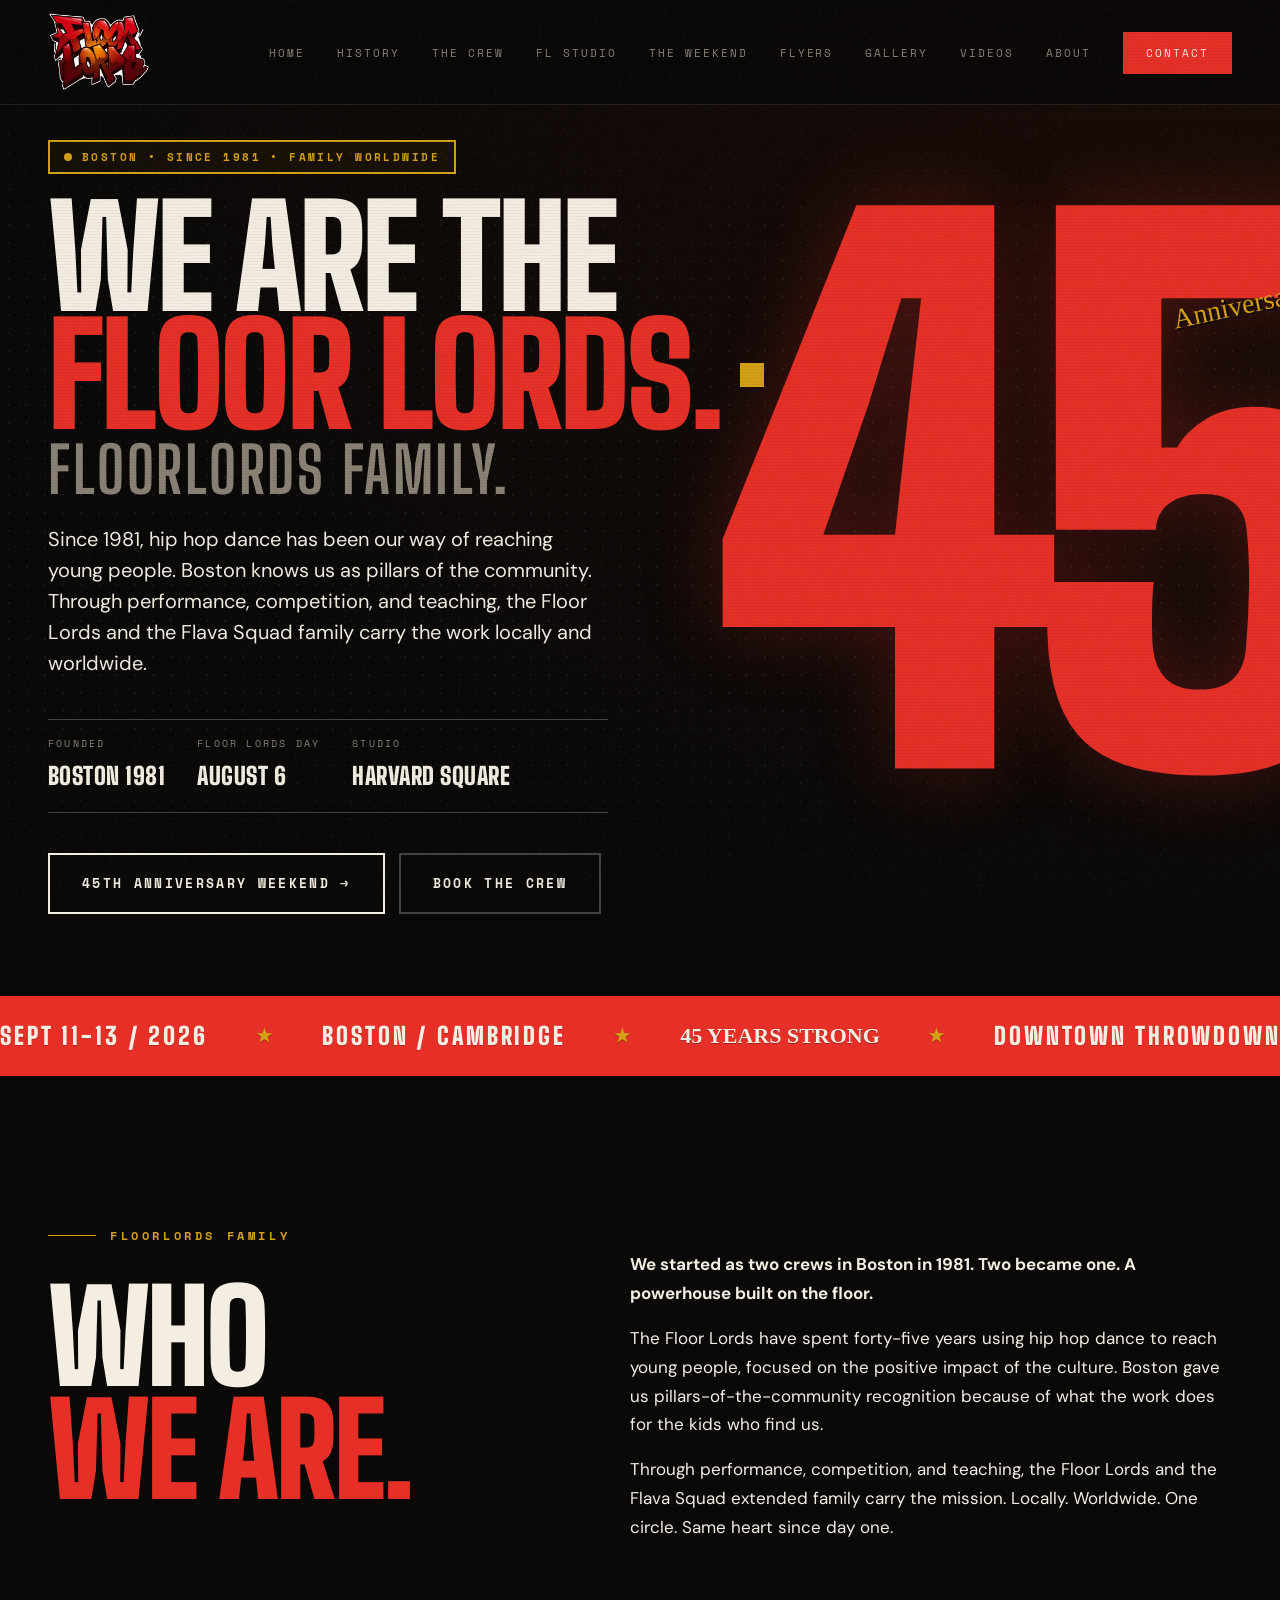
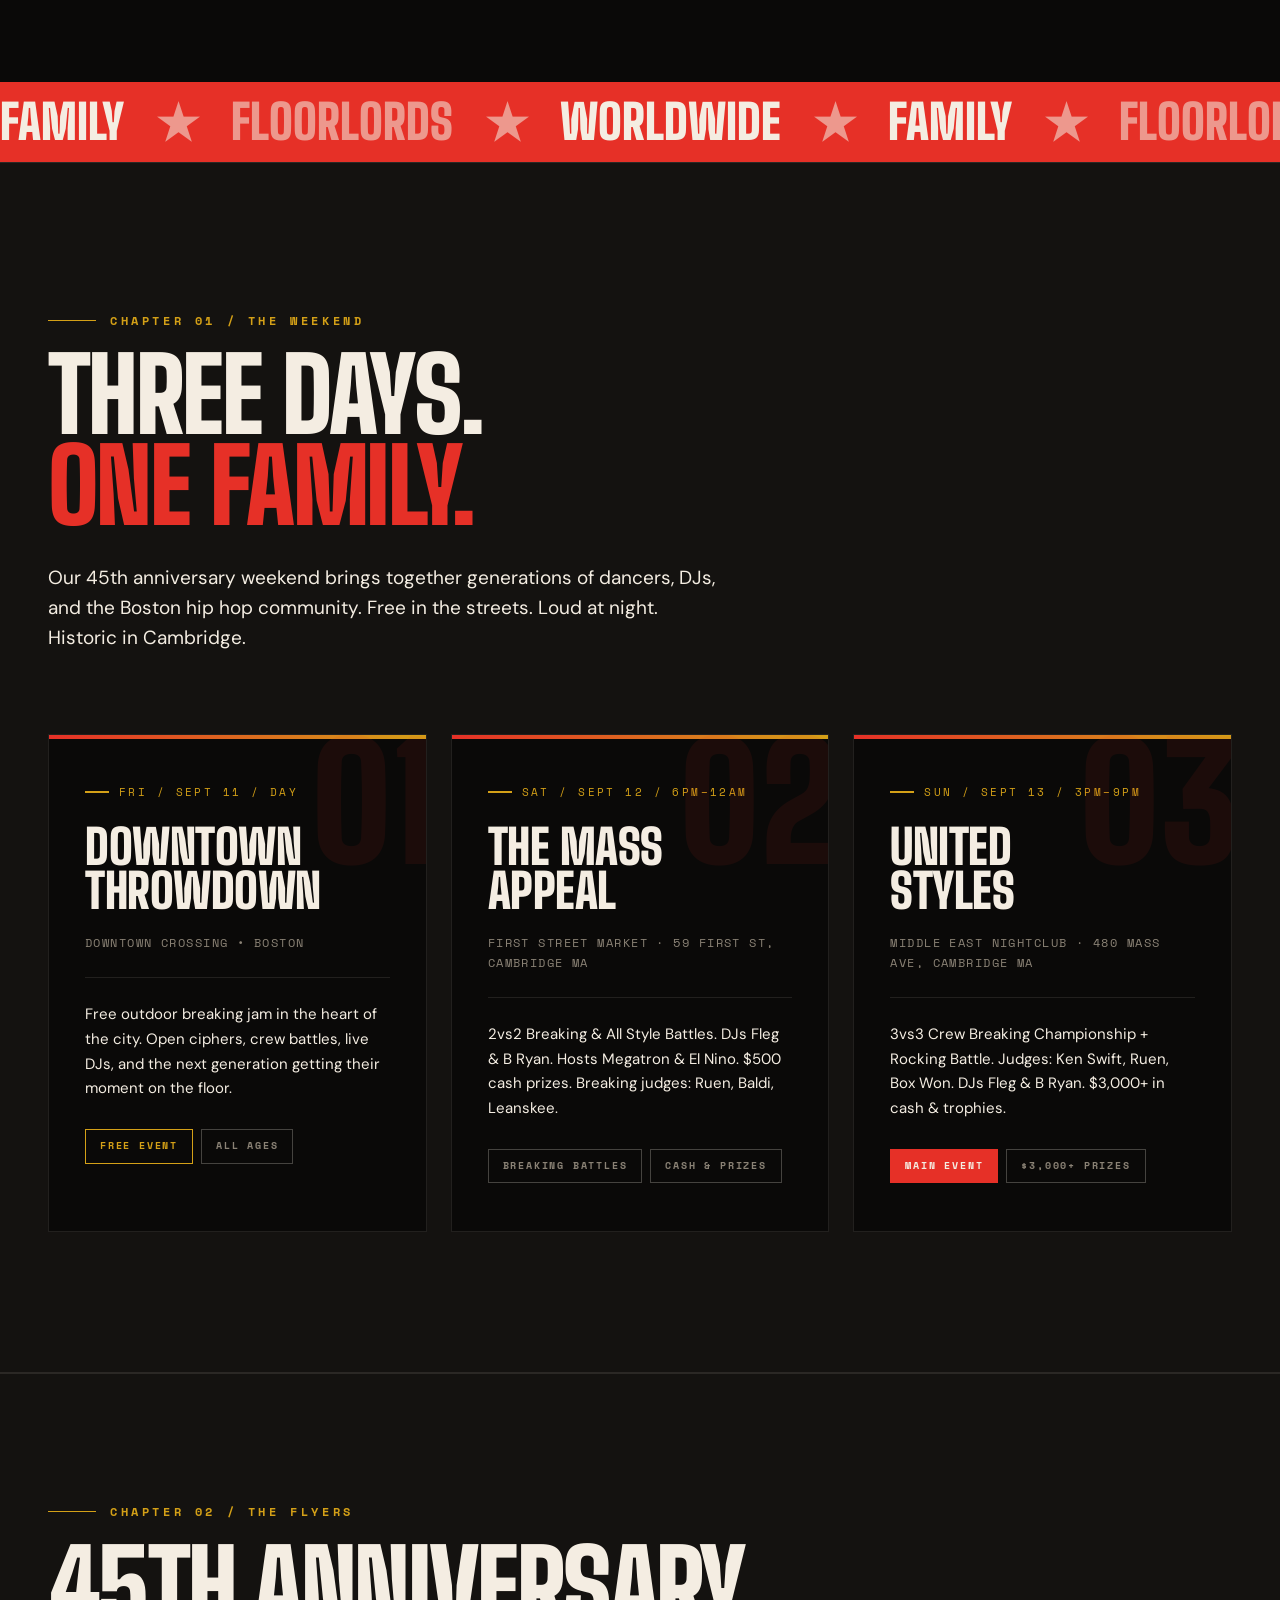
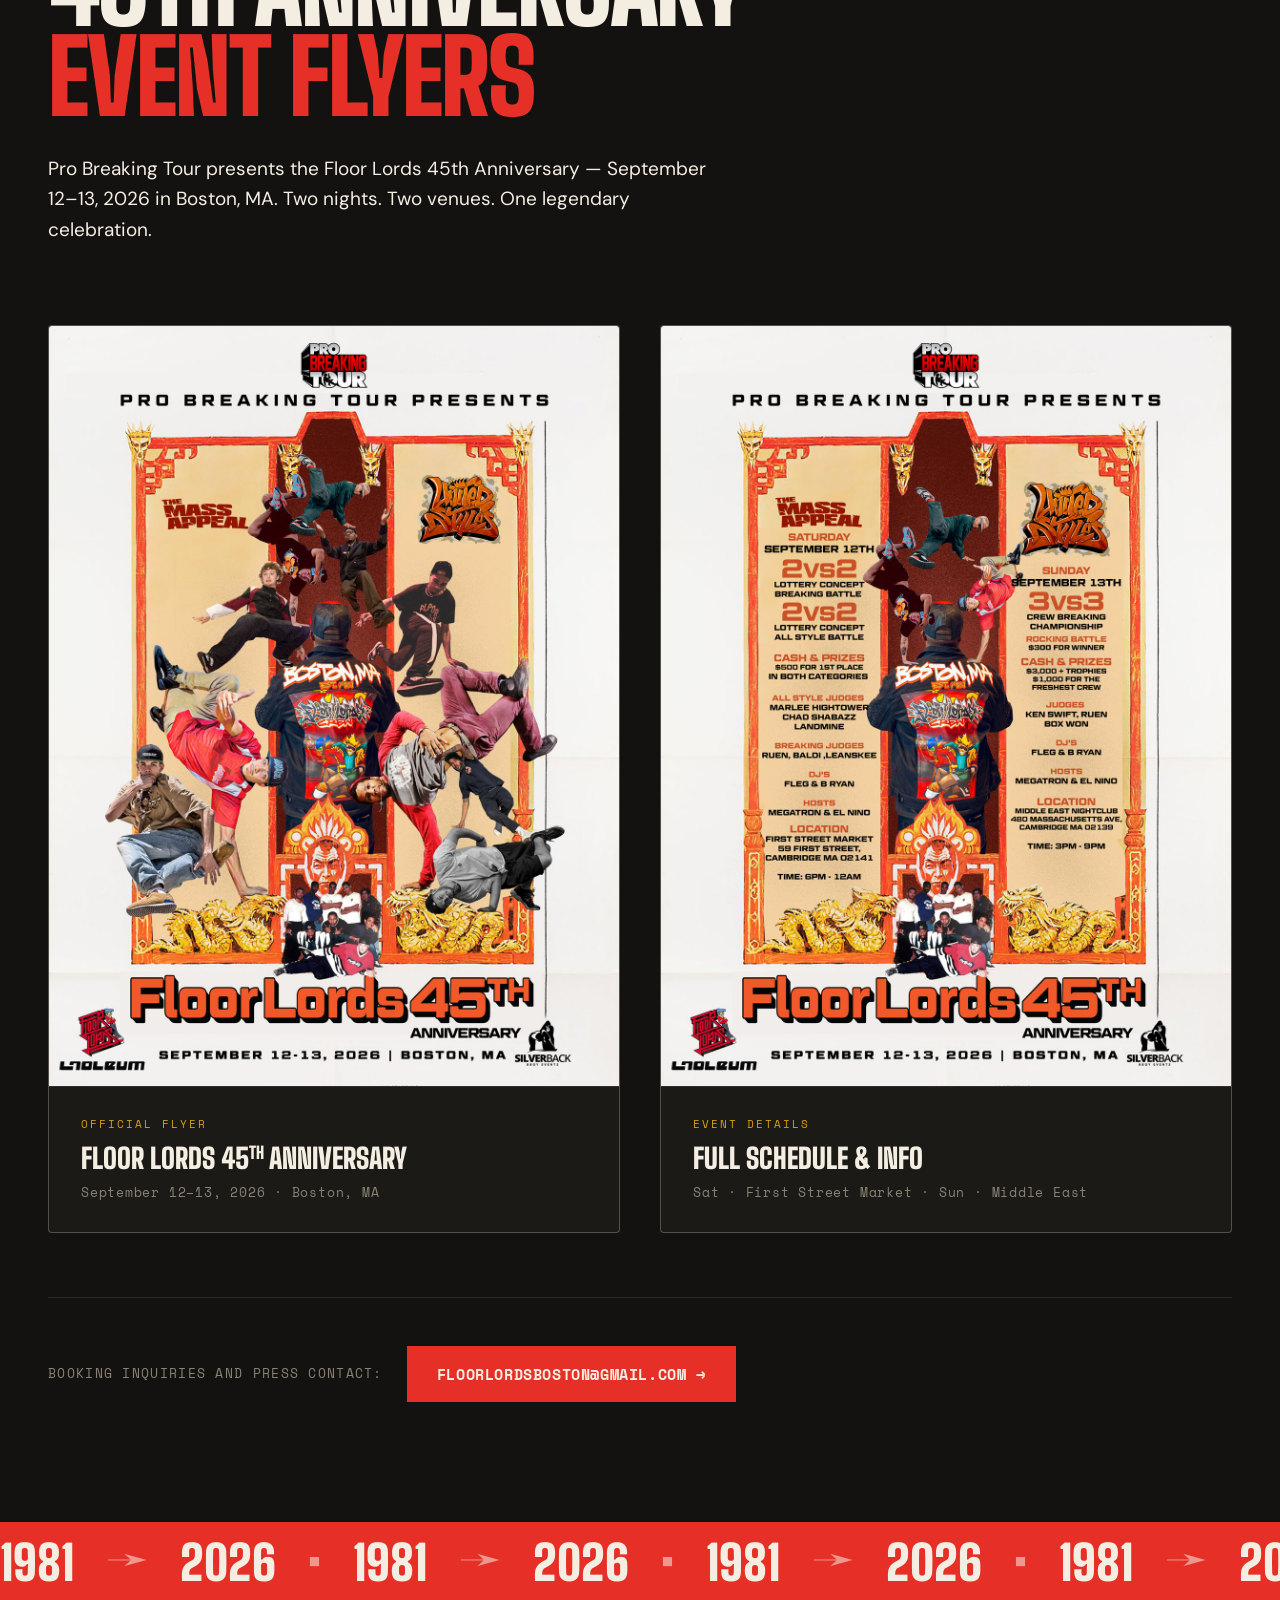
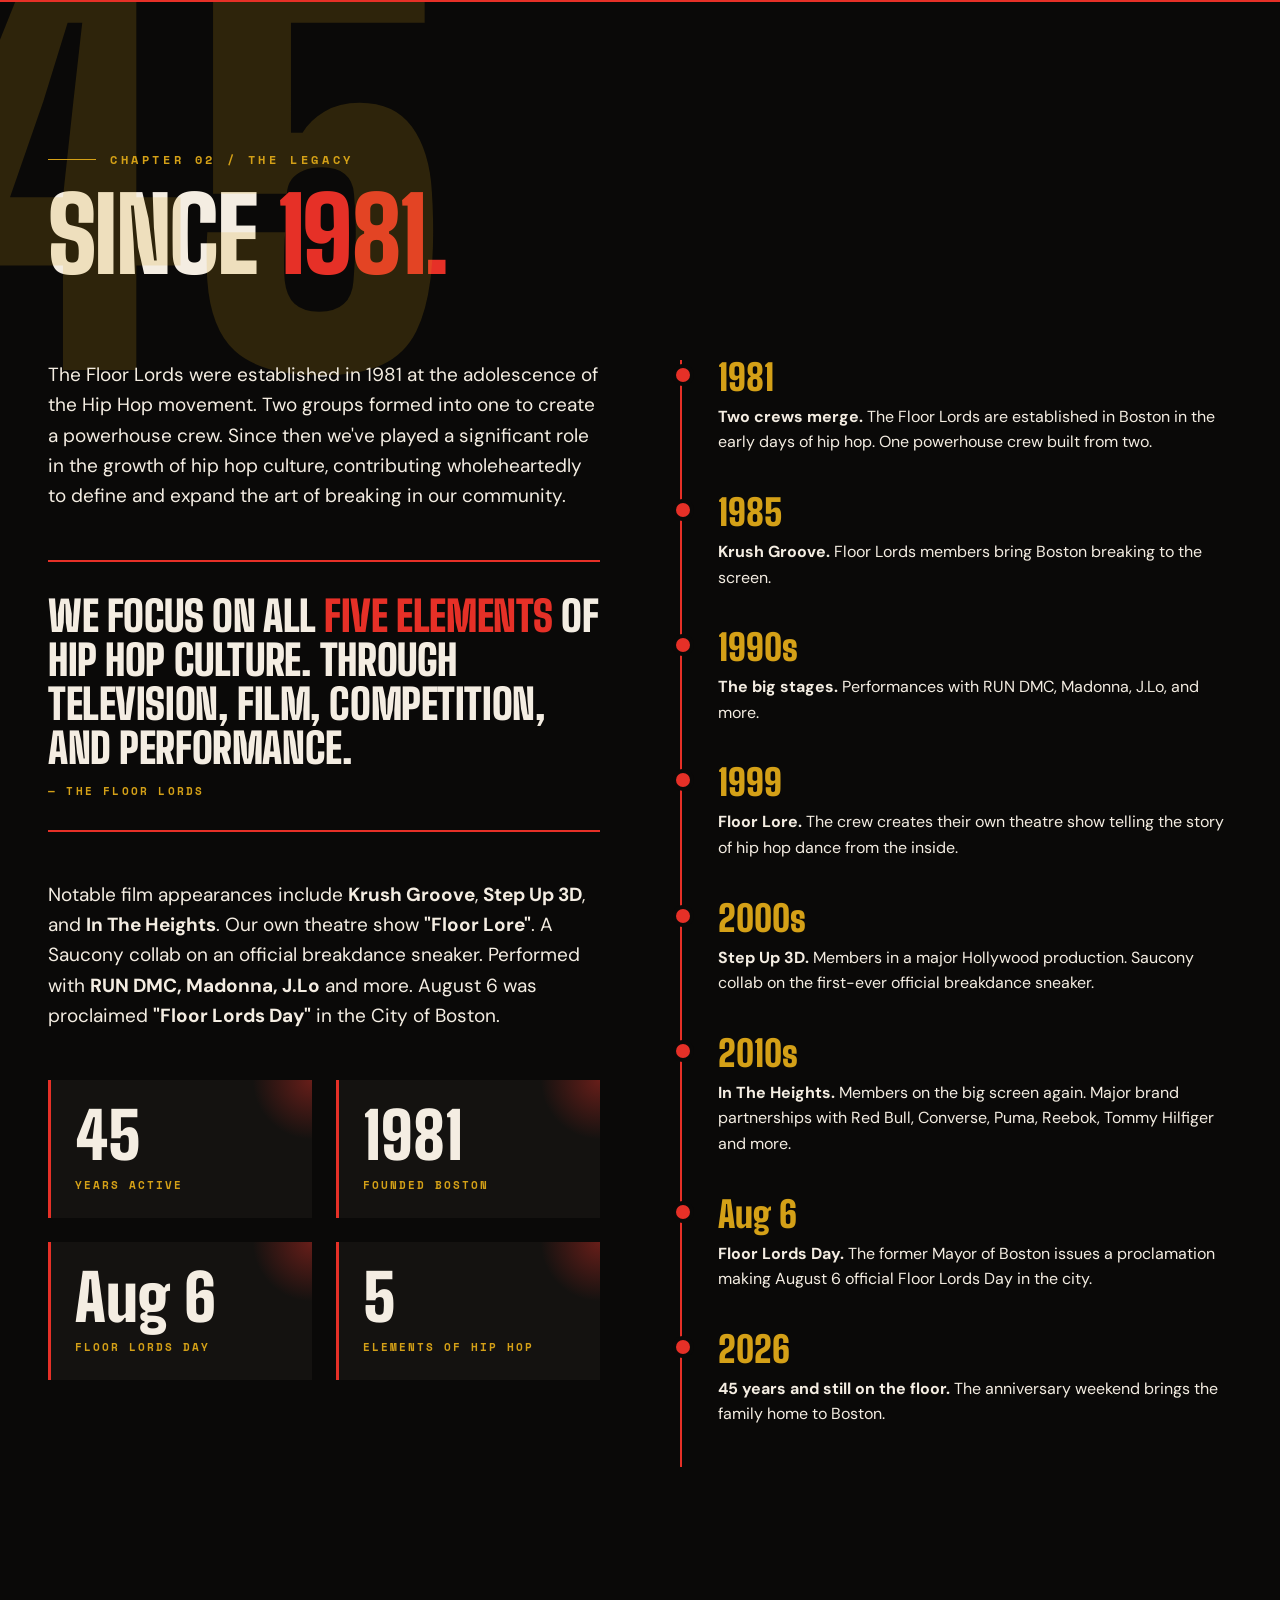
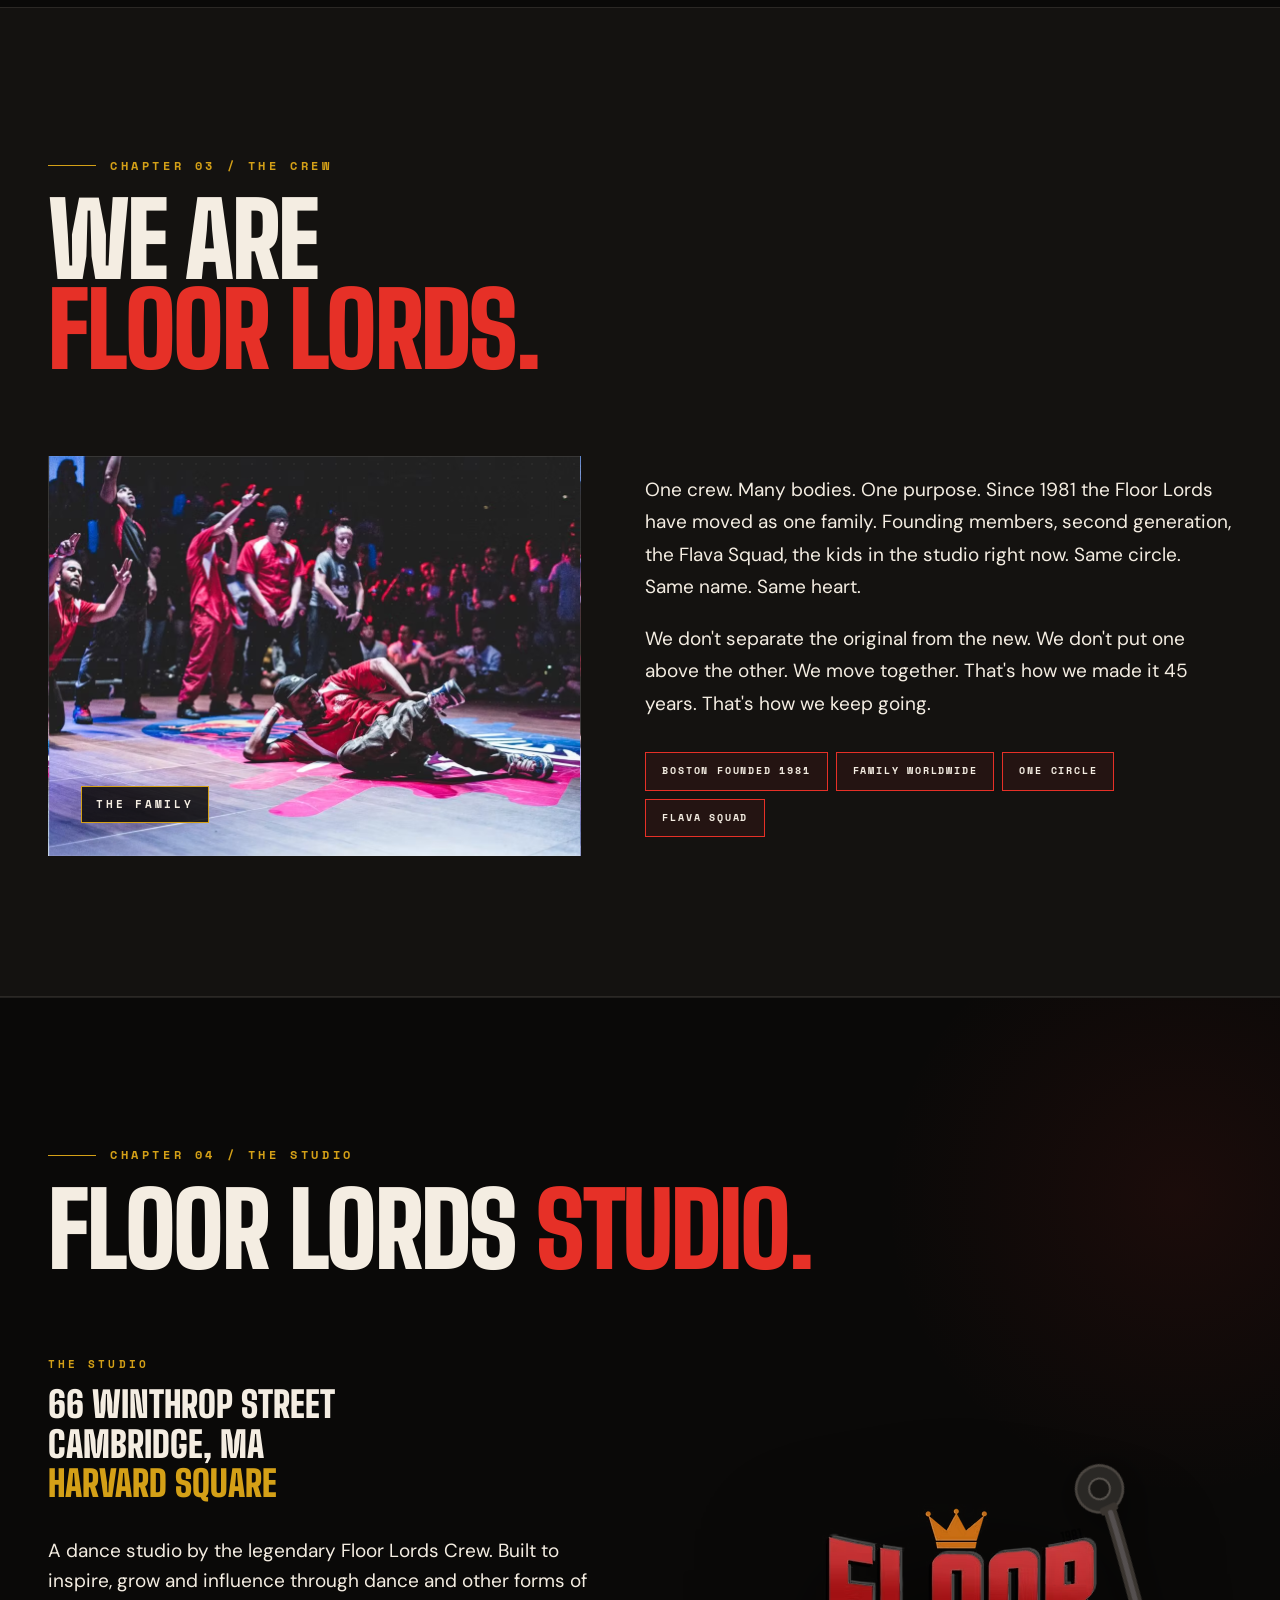
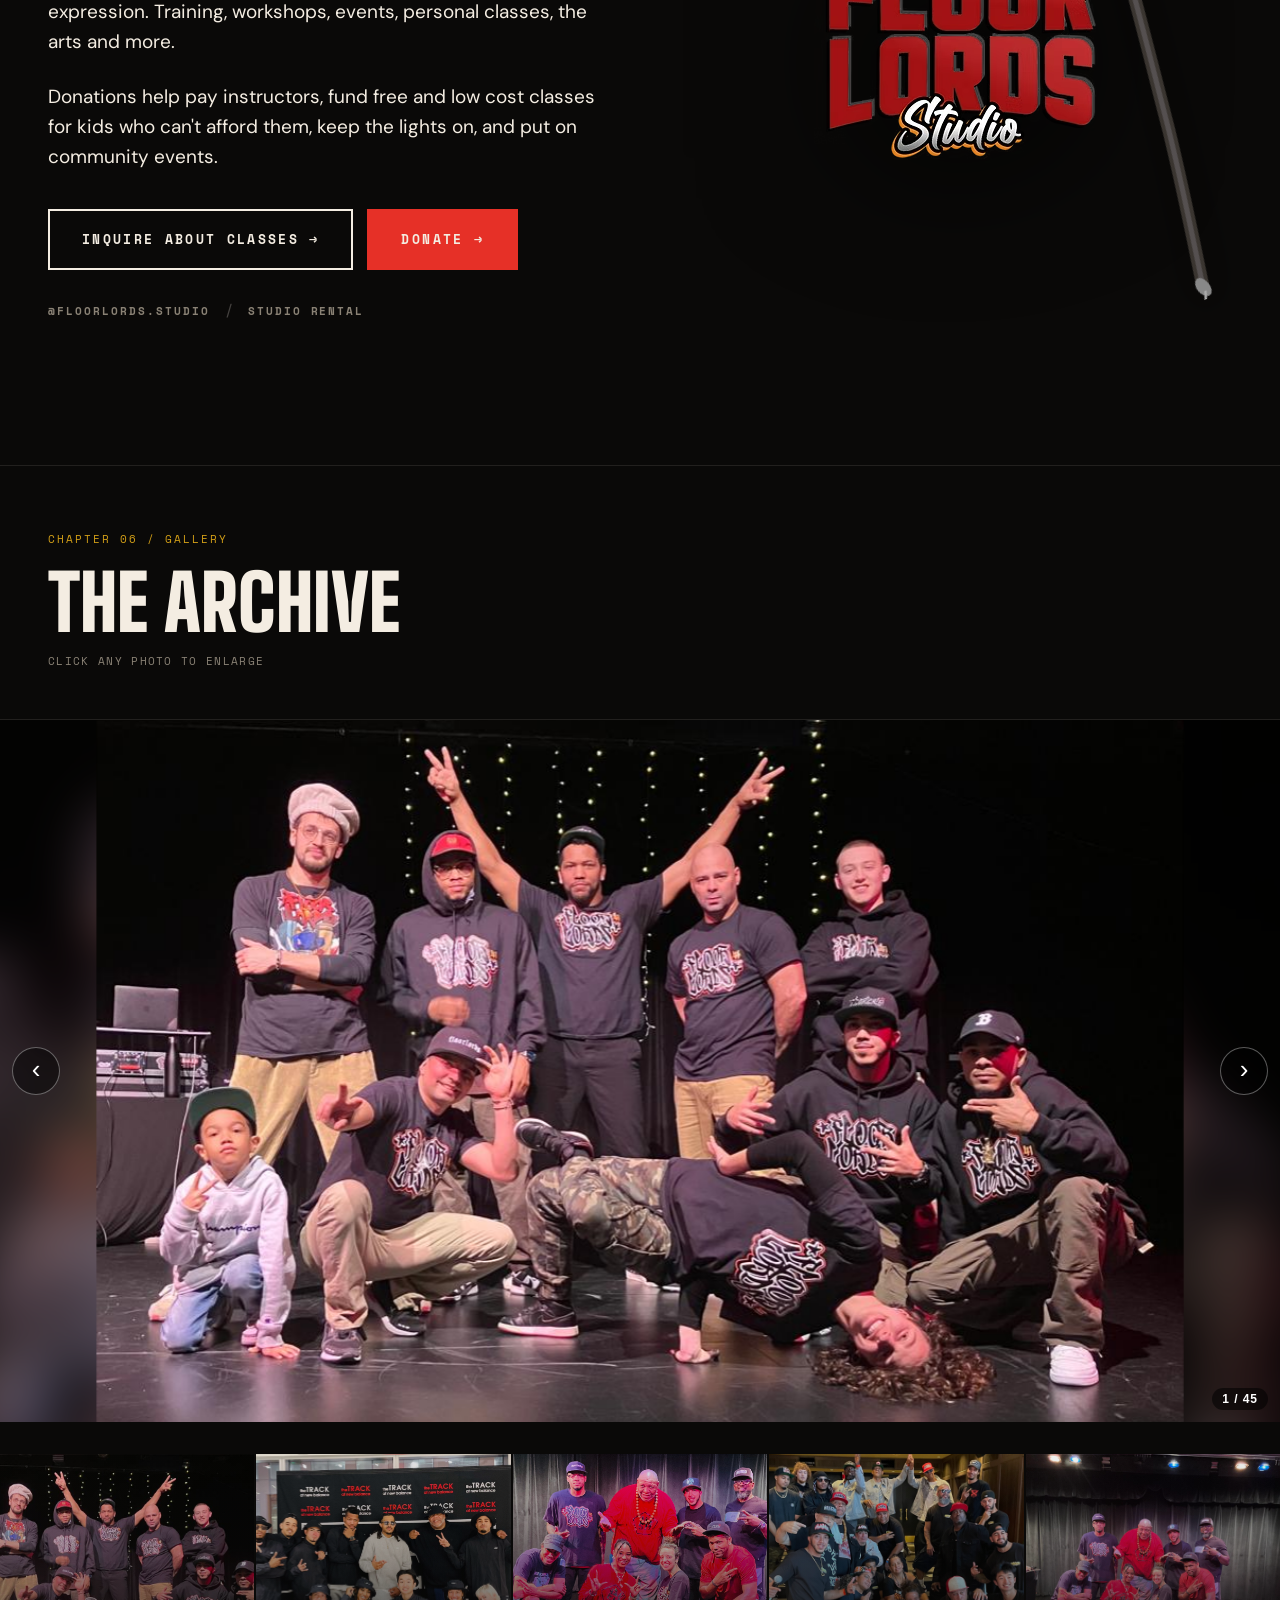
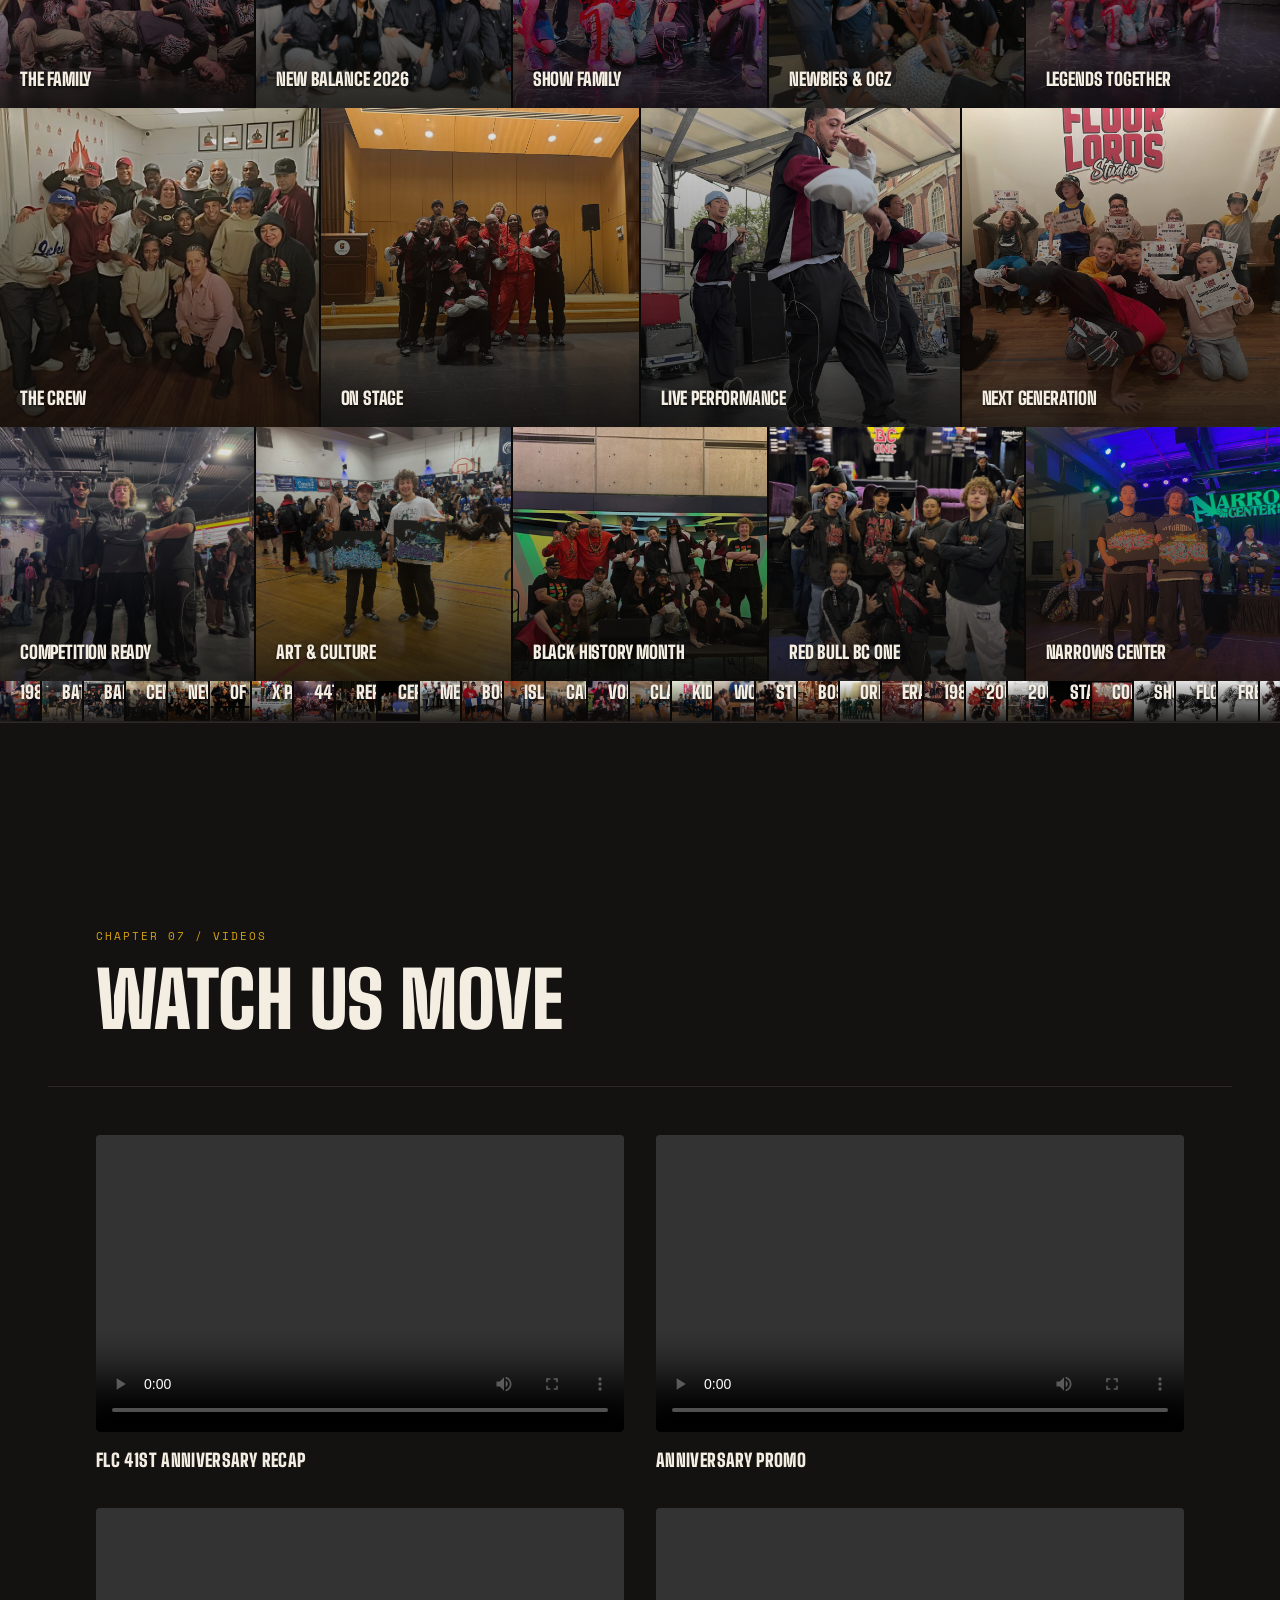
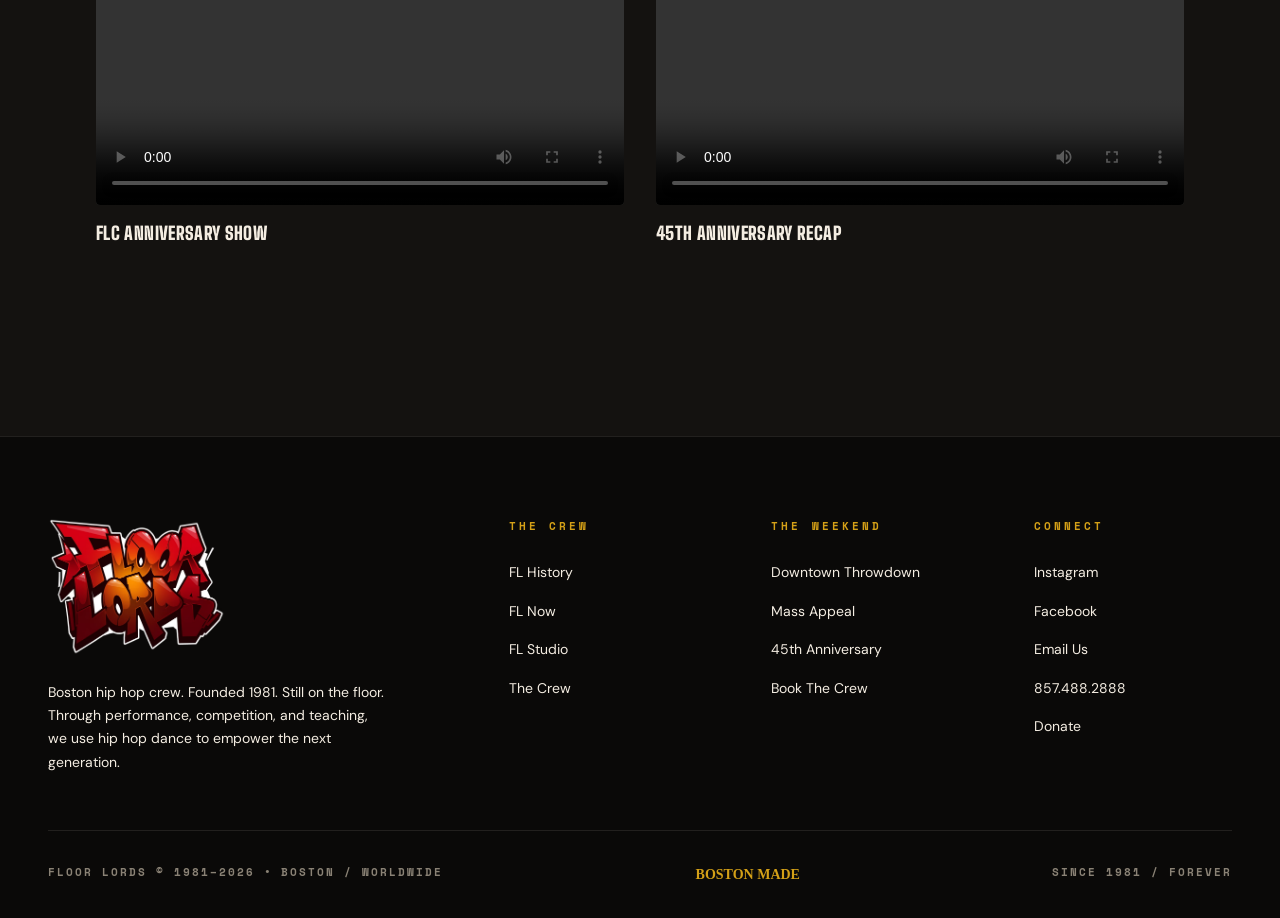
==== commit aaa0cd5e: "Add auto-play photo slider to the Archive section Co-Authored-By: Claude Opus 5.5 <noreply@anthropic" ====
--- a/index.html
+++ b/index.html
@@ -305,7 +305,23 @@
         <p>Website: <a href="https://www.floorlords.org">www.floorlords.org</a></p>
       </main>
     </noscript>
-<style>#fl-book{position:fixed;left:0;right:0;bottom:0;z-index:9999;display:none;grid-template-columns:1fr 1fr;gap:8px;padding:8px 8px calc(8px + env(safe-area-inset-bottom));background:#0d0d0d;border-top:1px solid rgba(255,255,255,.18)}#fl-book a{display:flex;align-items:center;justify-content:center;min-height:48px;font:700 14px/1 Arial,sans-serif;letter-spacing:.06em;text-transform:uppercase;color:#fff;text-decoration:none;border:1px solid rgba(255,255,255,.45)}#fl-book a.main{background:#c8102e;border-color:#c8102e}@media(max-width:900px){#fl-book{display:grid}body{padding-bottom:72px}}</style>
+<style>html,body{overflow-x:hidden;overflow-x:clip;max-width:100%}.break-track{max-width:none}#fl-book{position:fixed;left:0;right:0;bottom:0;z-index:9999;display:none;grid-template-columns:1fr 1fr;gap:8px;padding:8px 8px calc(8px + env(safe-area-inset-bottom));background:#0d0d0d;border-top:1px solid rgba(255,255,255,.18)}#fl-book a{display:flex;align-items:center;justify-content:center;min-height:48px;font:700 14px/1 Arial,sans-serif;letter-spacing:.06em;text-transform:uppercase;color:#fff;text-decoration:none;border:1px solid rgba(255,255,255,.45)}#fl-book a.main{background:#c8102e;border-color:#c8102e}@media(max-width:900px){#fl-book{display:grid}body{padding-bottom:72px}}</style>
 <div id="fl-book" role="navigation" aria-label="Book the Floor Lords"><a class="main" href="mailto:floorlordsboston@gmail.com?subject=Booking%20the%20Floor%20Lords&amp;body=Hi%20Floor%20Lords%2C%0A%0AEvent%20date%3A%0AVenue%20%2F%20city%3A%0AType%20(performance%2C%20workshop%2C%20judging%2C%20school%20program)%3A%0AAudience%20size%3A%0ADetails%3A%0A">Book the Crew</a><a href="tel:+18574882888">Call</a></div>
+<script src="/photo-slider.js?v=20261016" defer></script>
+<script>
+(function(){
+  function go(t){
+    var sec=document.getElementById('photos'), hd=sec&&sec.querySelector('.strip-label-header');
+    var cells=sec?[].slice.call(sec.querySelectorAll('.strip-photo')):[];
+    if(!hd||!cells.length||!window.PhotoSlider){ if((t||0)<120) setTimeout(function(){go((t||0)+1)},100); return; }
+    if(sec.querySelector('.ps'))return;
+    var items=cells.map(function(c){var m=(c.style.backgroundImage||'').match(/url\(["']?([^"')]+)/);var l=c.querySelector('.strip-label');return m?{src:m[1],alt:'Floor Lords: '+(l?l.textContent:'archive photo')}:null}).filter(Boolean);
+    var el=document.createElement('div');el.className='ps';el.setAttribute('aria-label','Floor Lords photo archive slideshow');el.setAttribute('data-ps-interval','4500');
+    el.setAttribute('data-ps',JSON.stringify(items));el.style.cssText='--ps-accent:#c8102e;margin:0 auto 32px;max-width:1300px';
+    hd.insertAdjacentElement('afterend',el);window.PhotoSlider.build(el);
+  }
+  if(document.readyState==='loading')document.addEventListener('DOMContentLoaded',function(){go(0)});else go(0);
+})();
+</script>
   </body>
 </html>
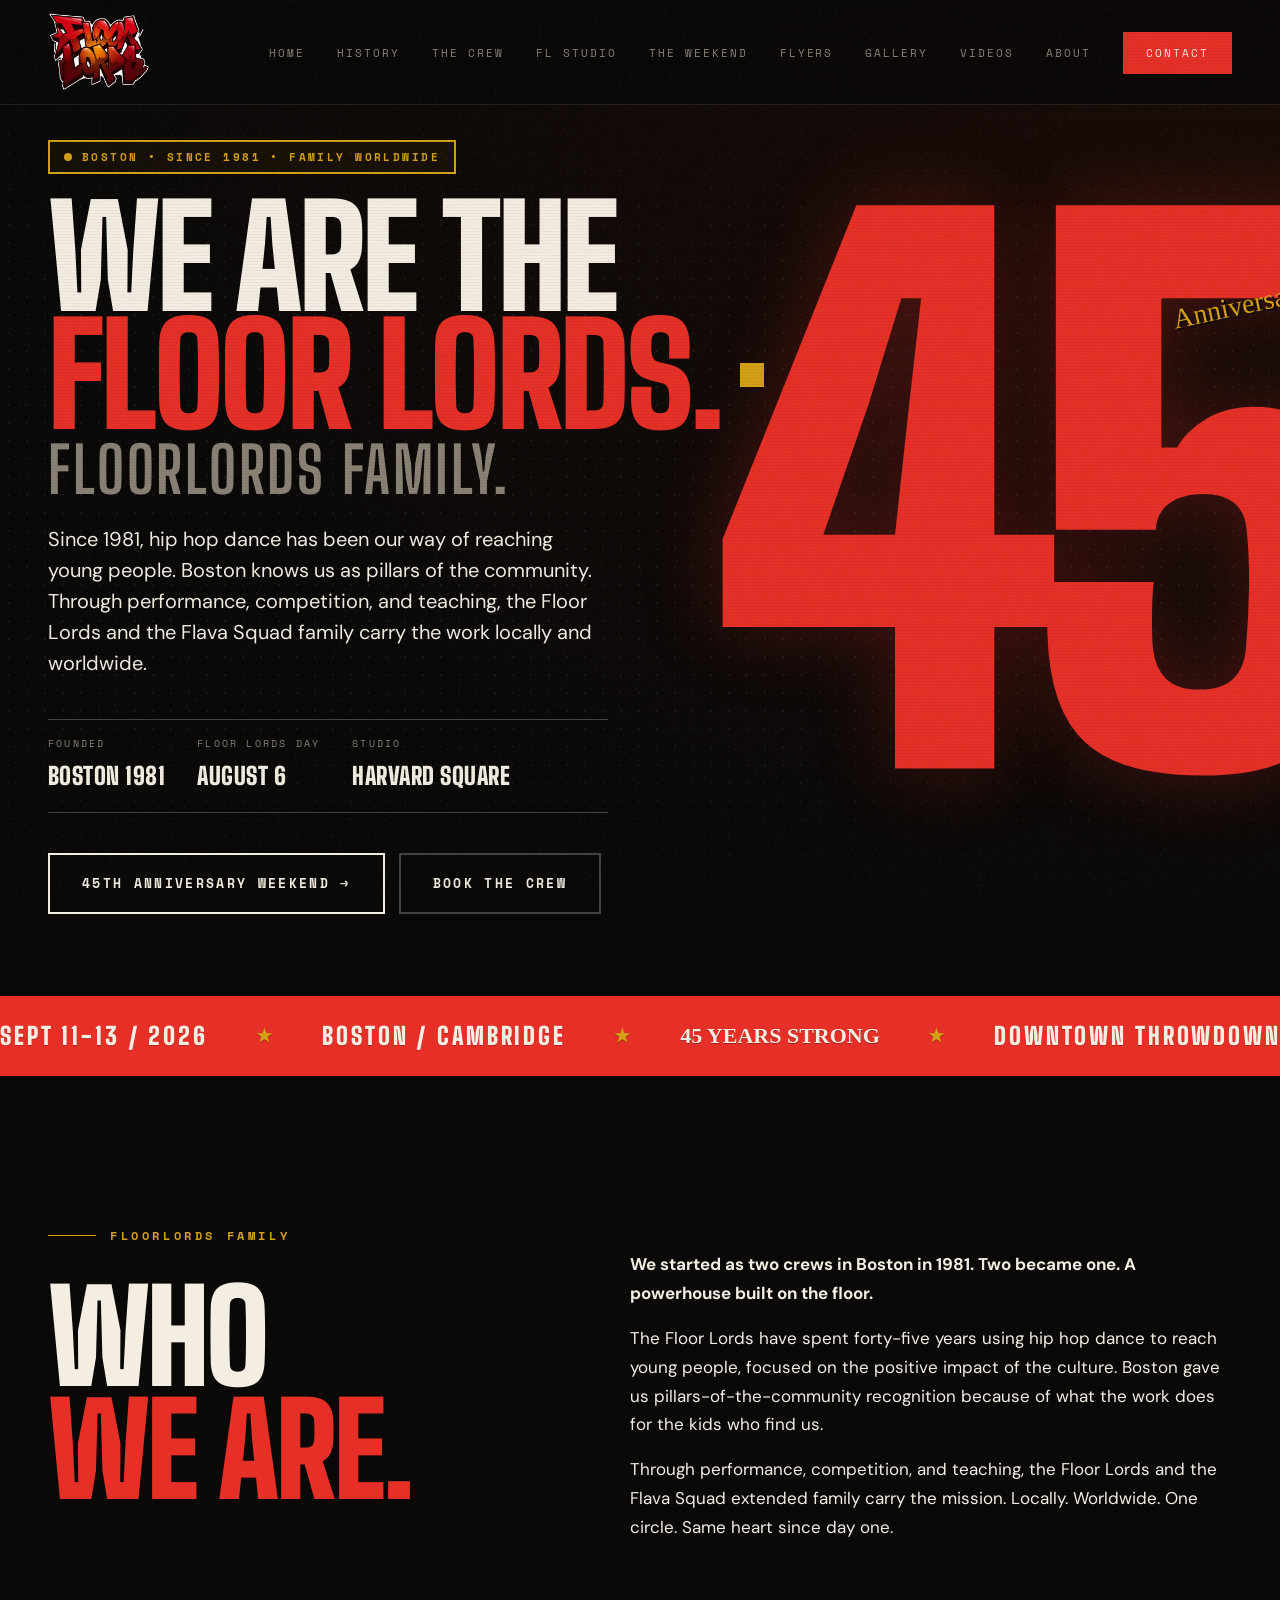
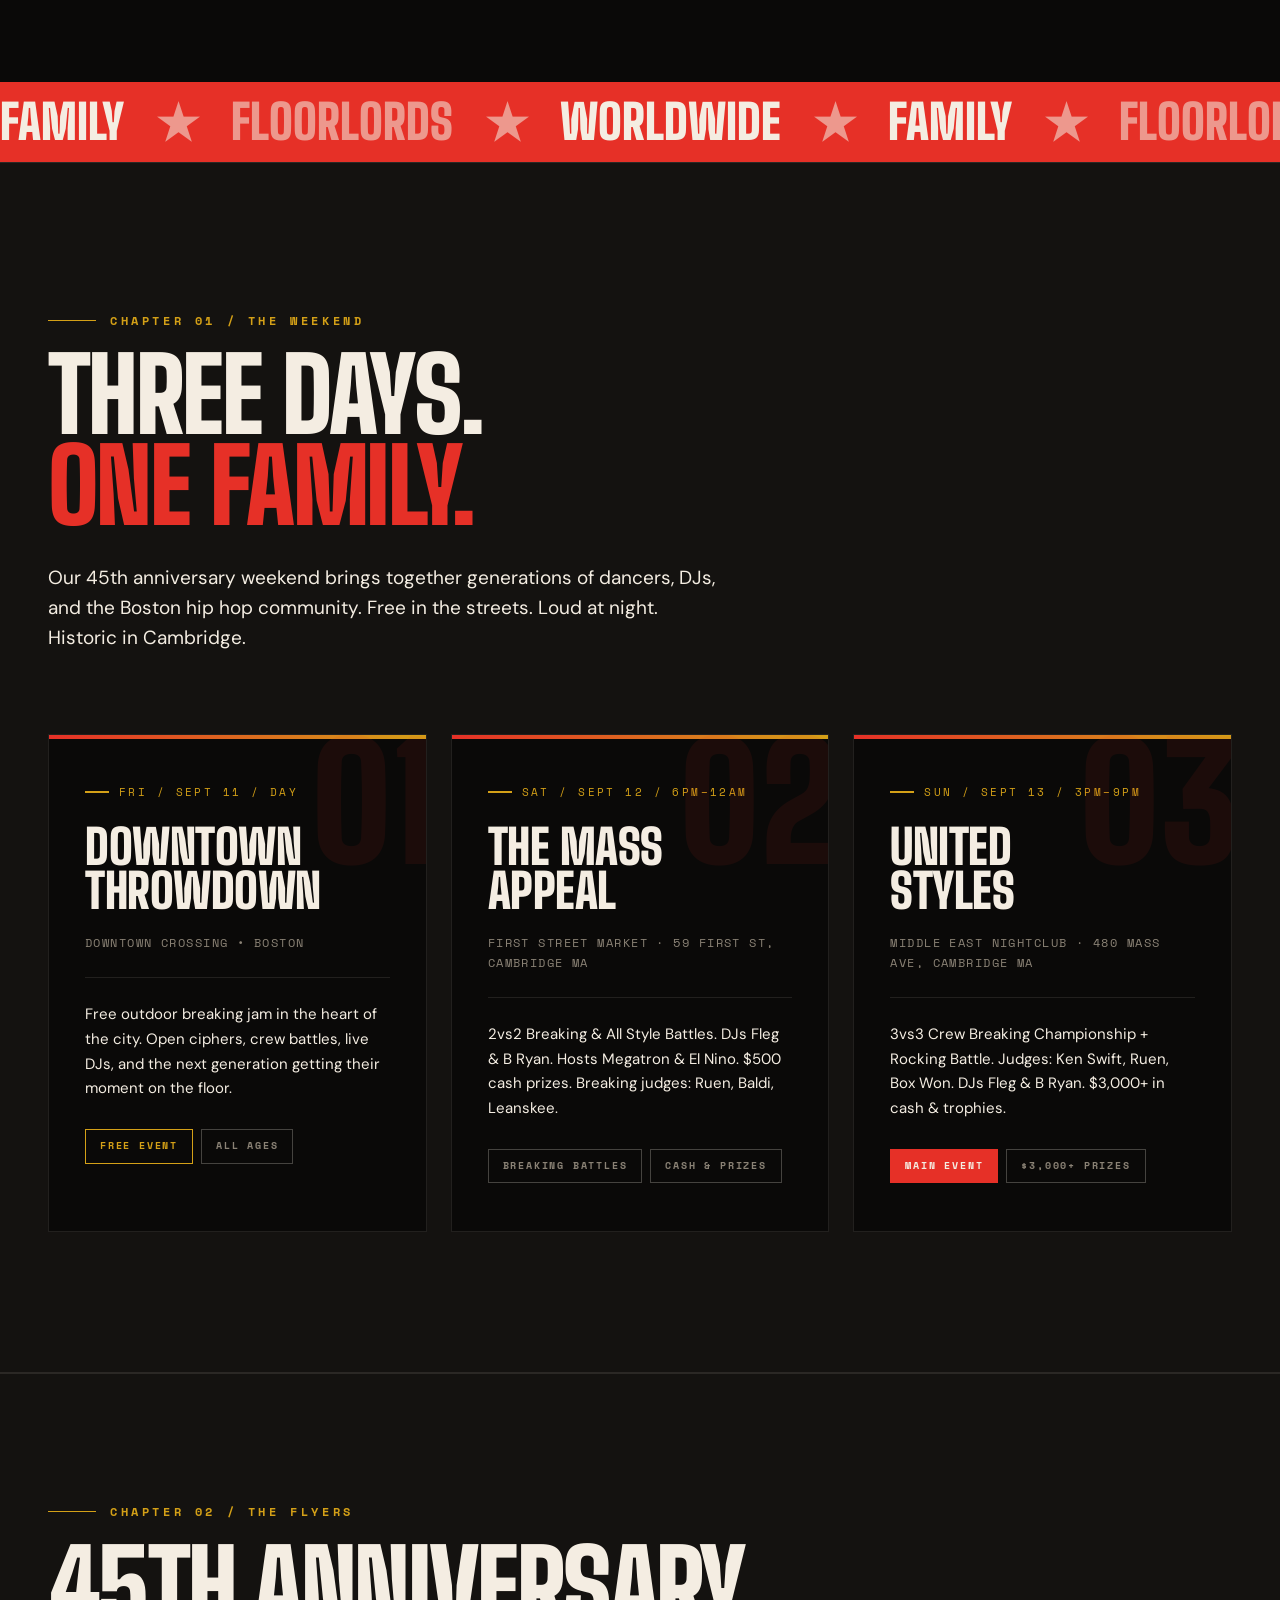
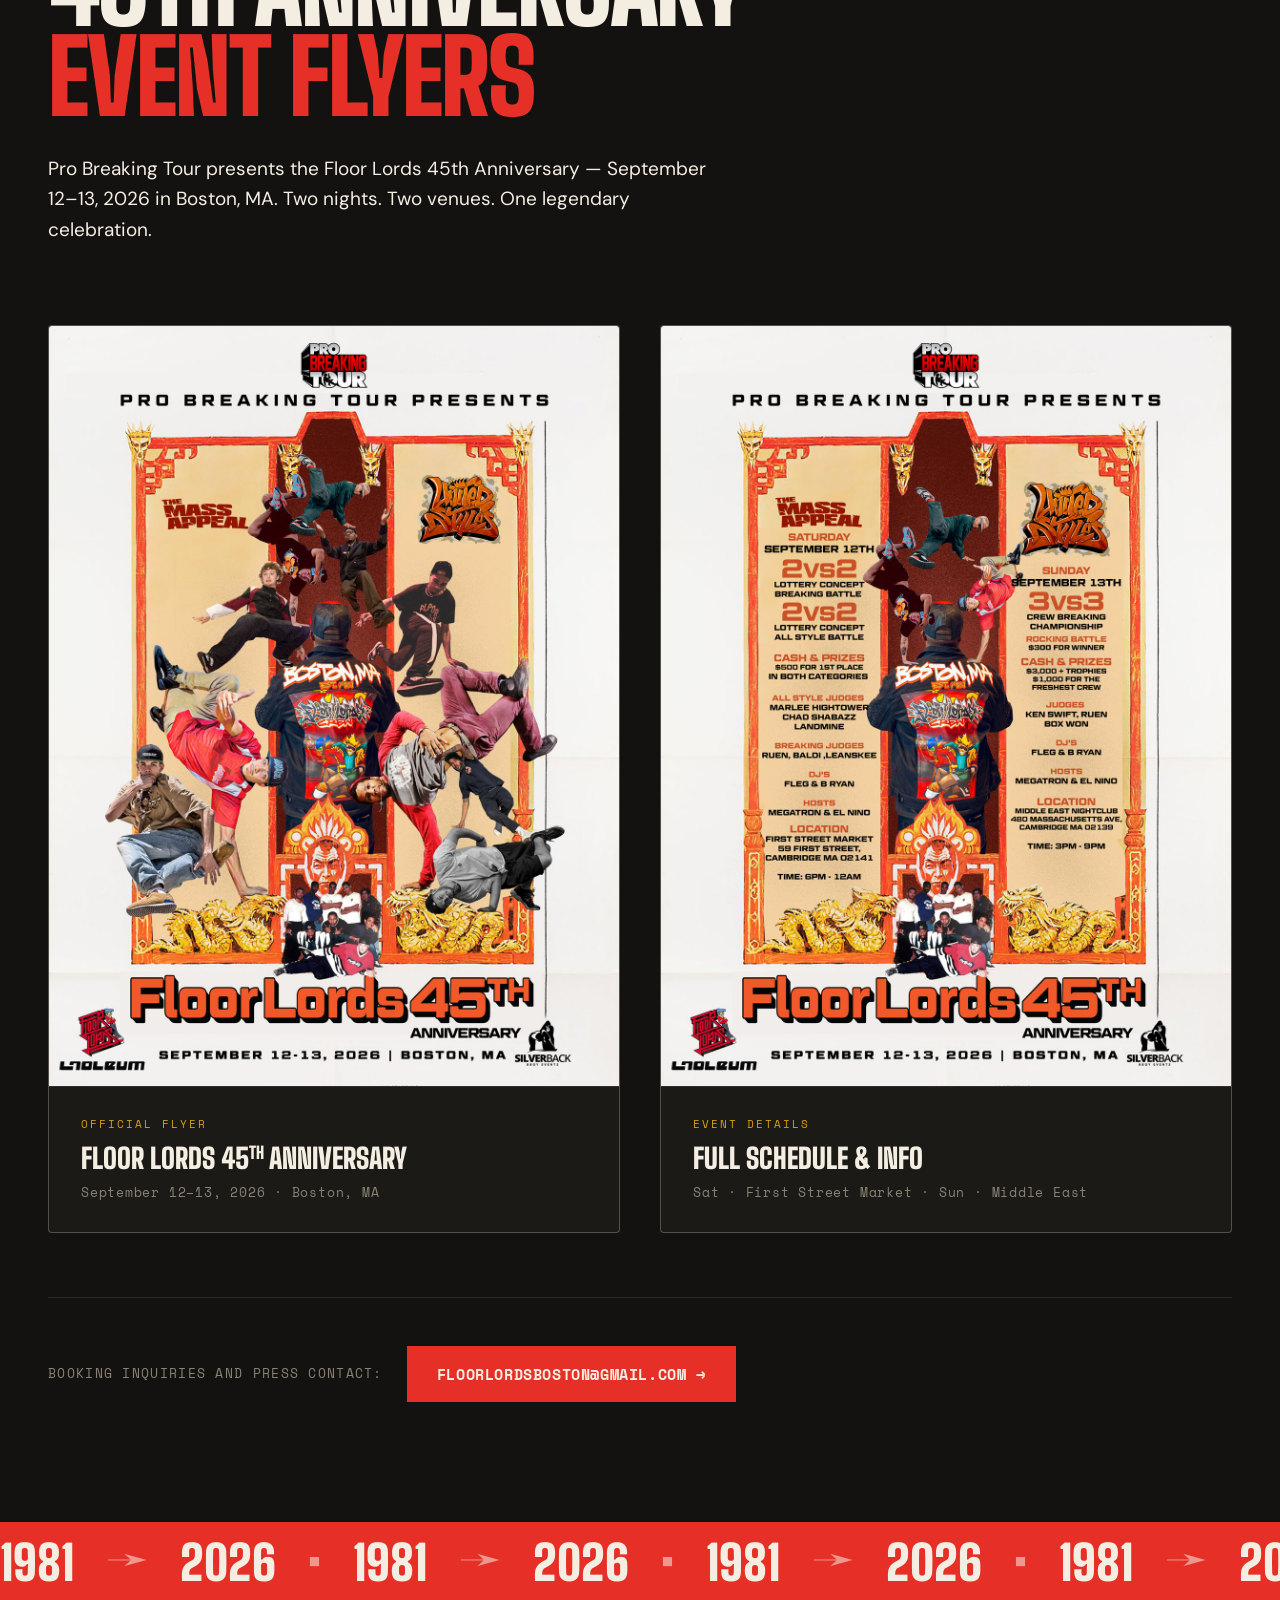
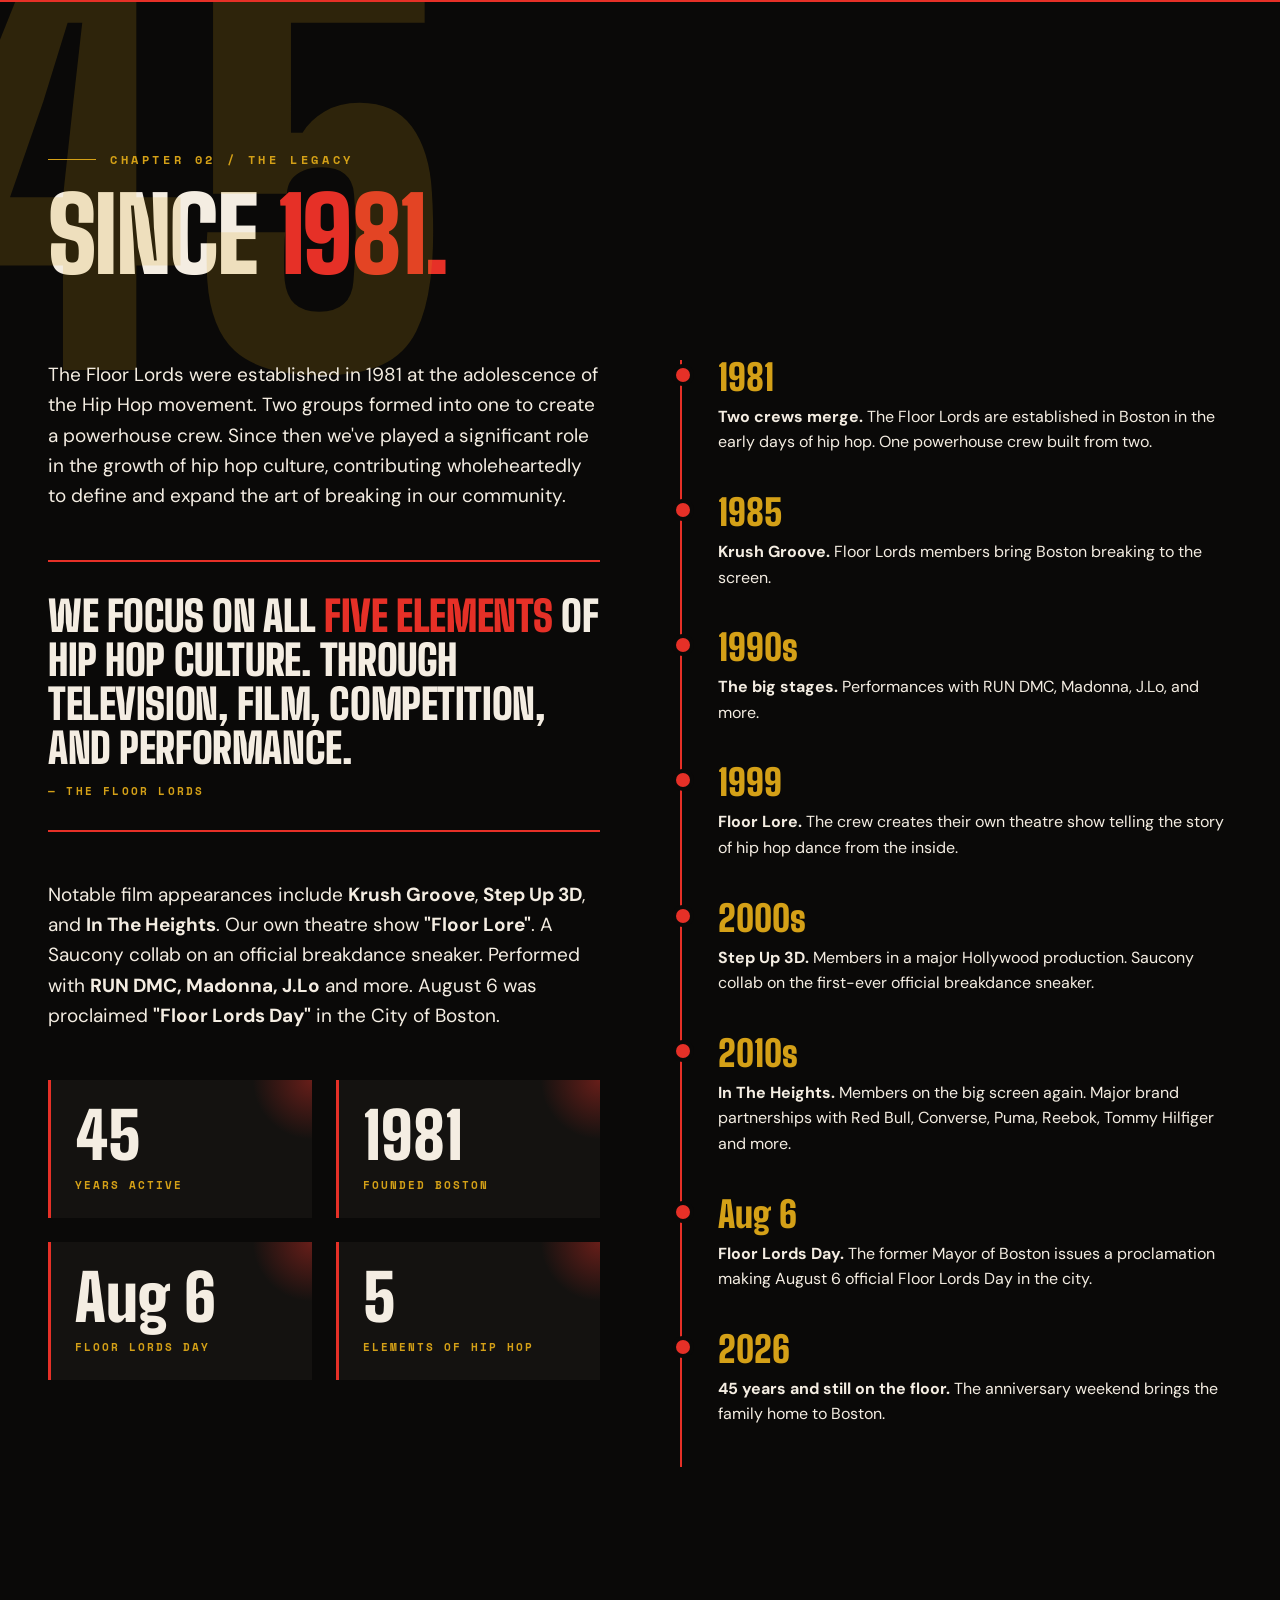
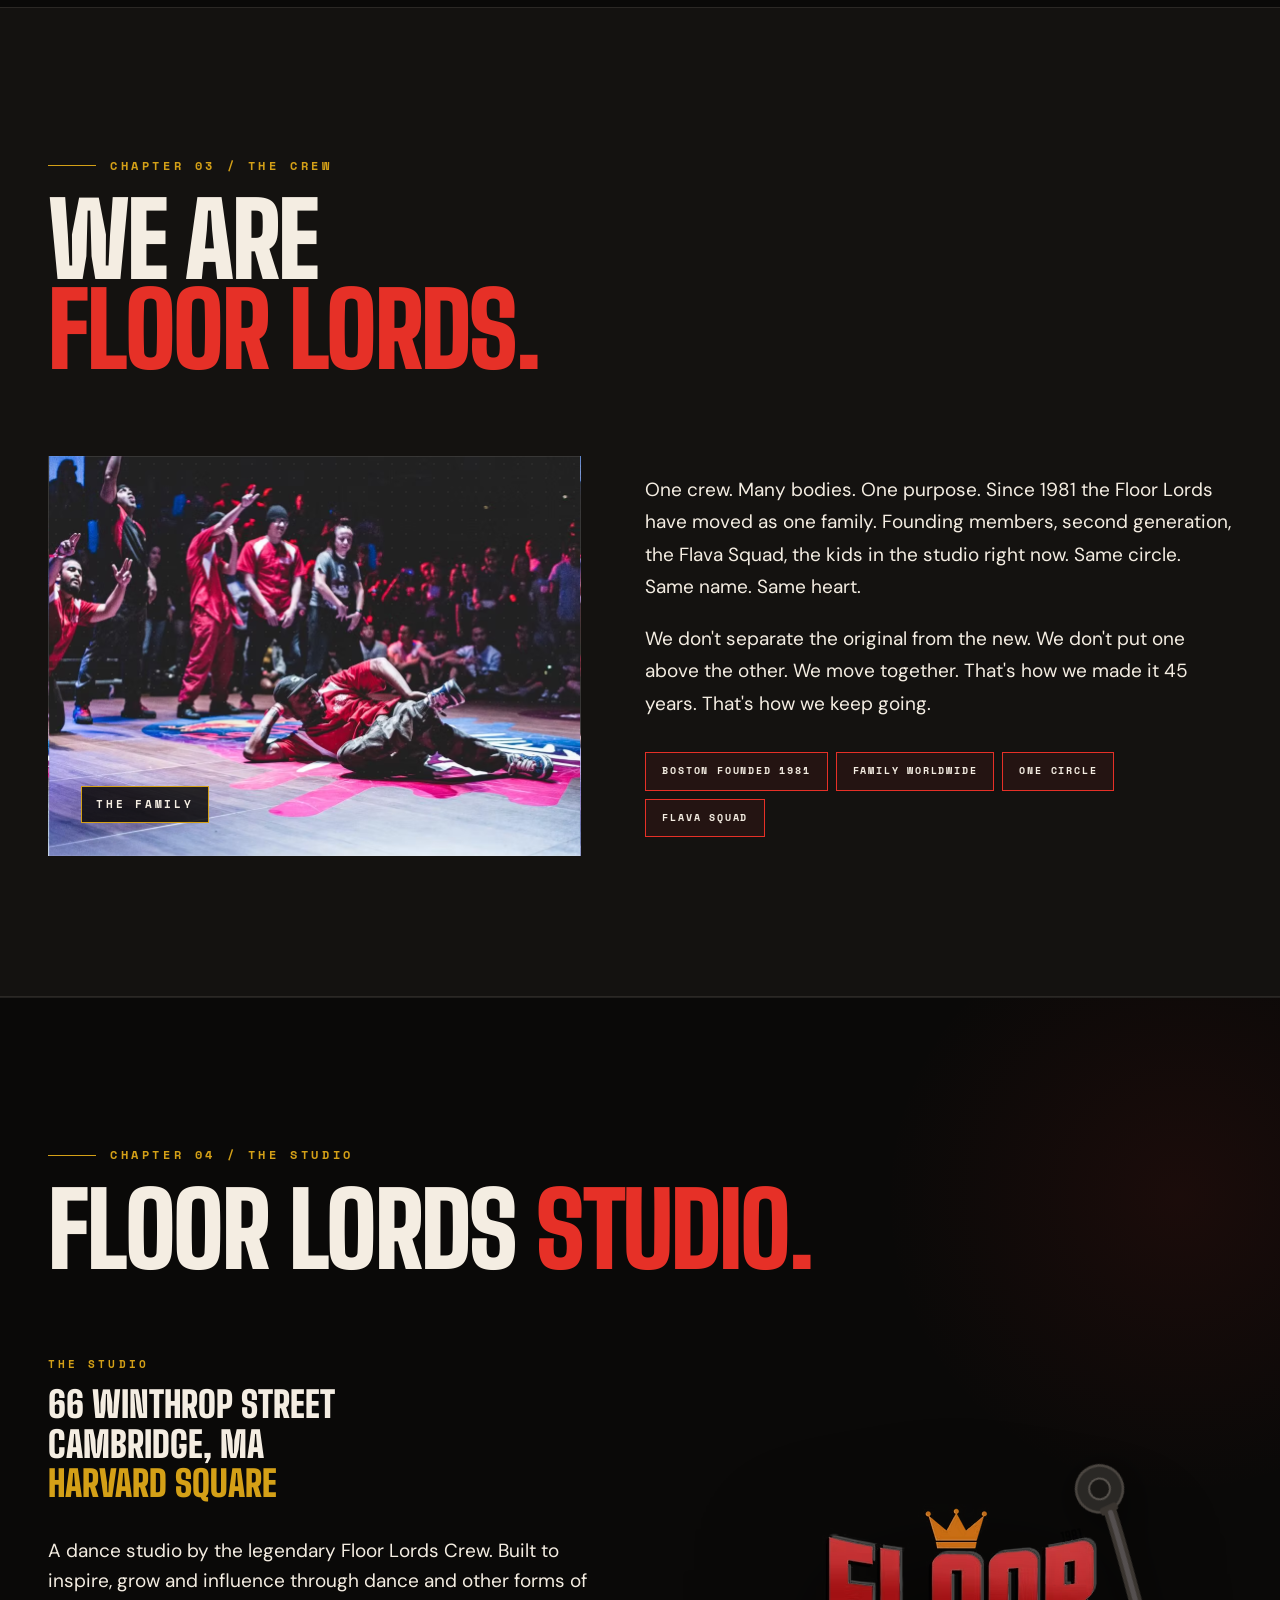
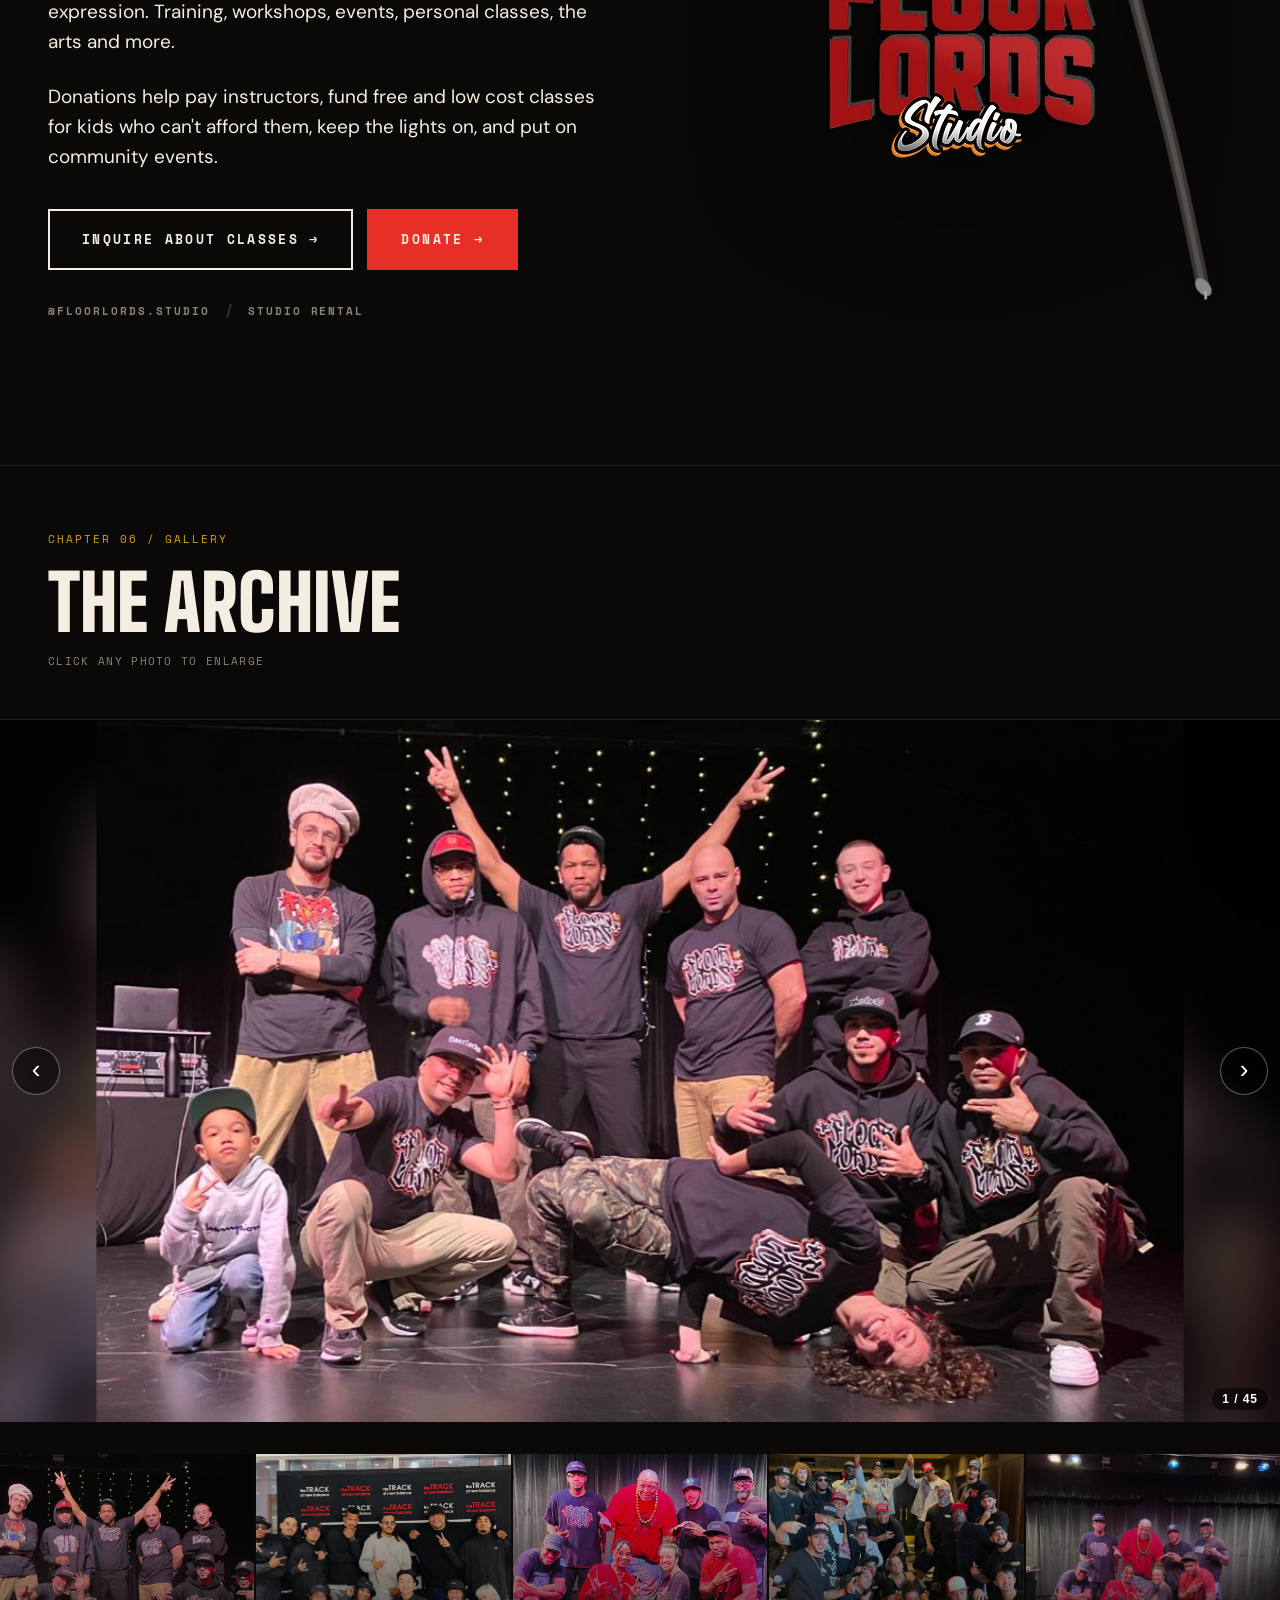
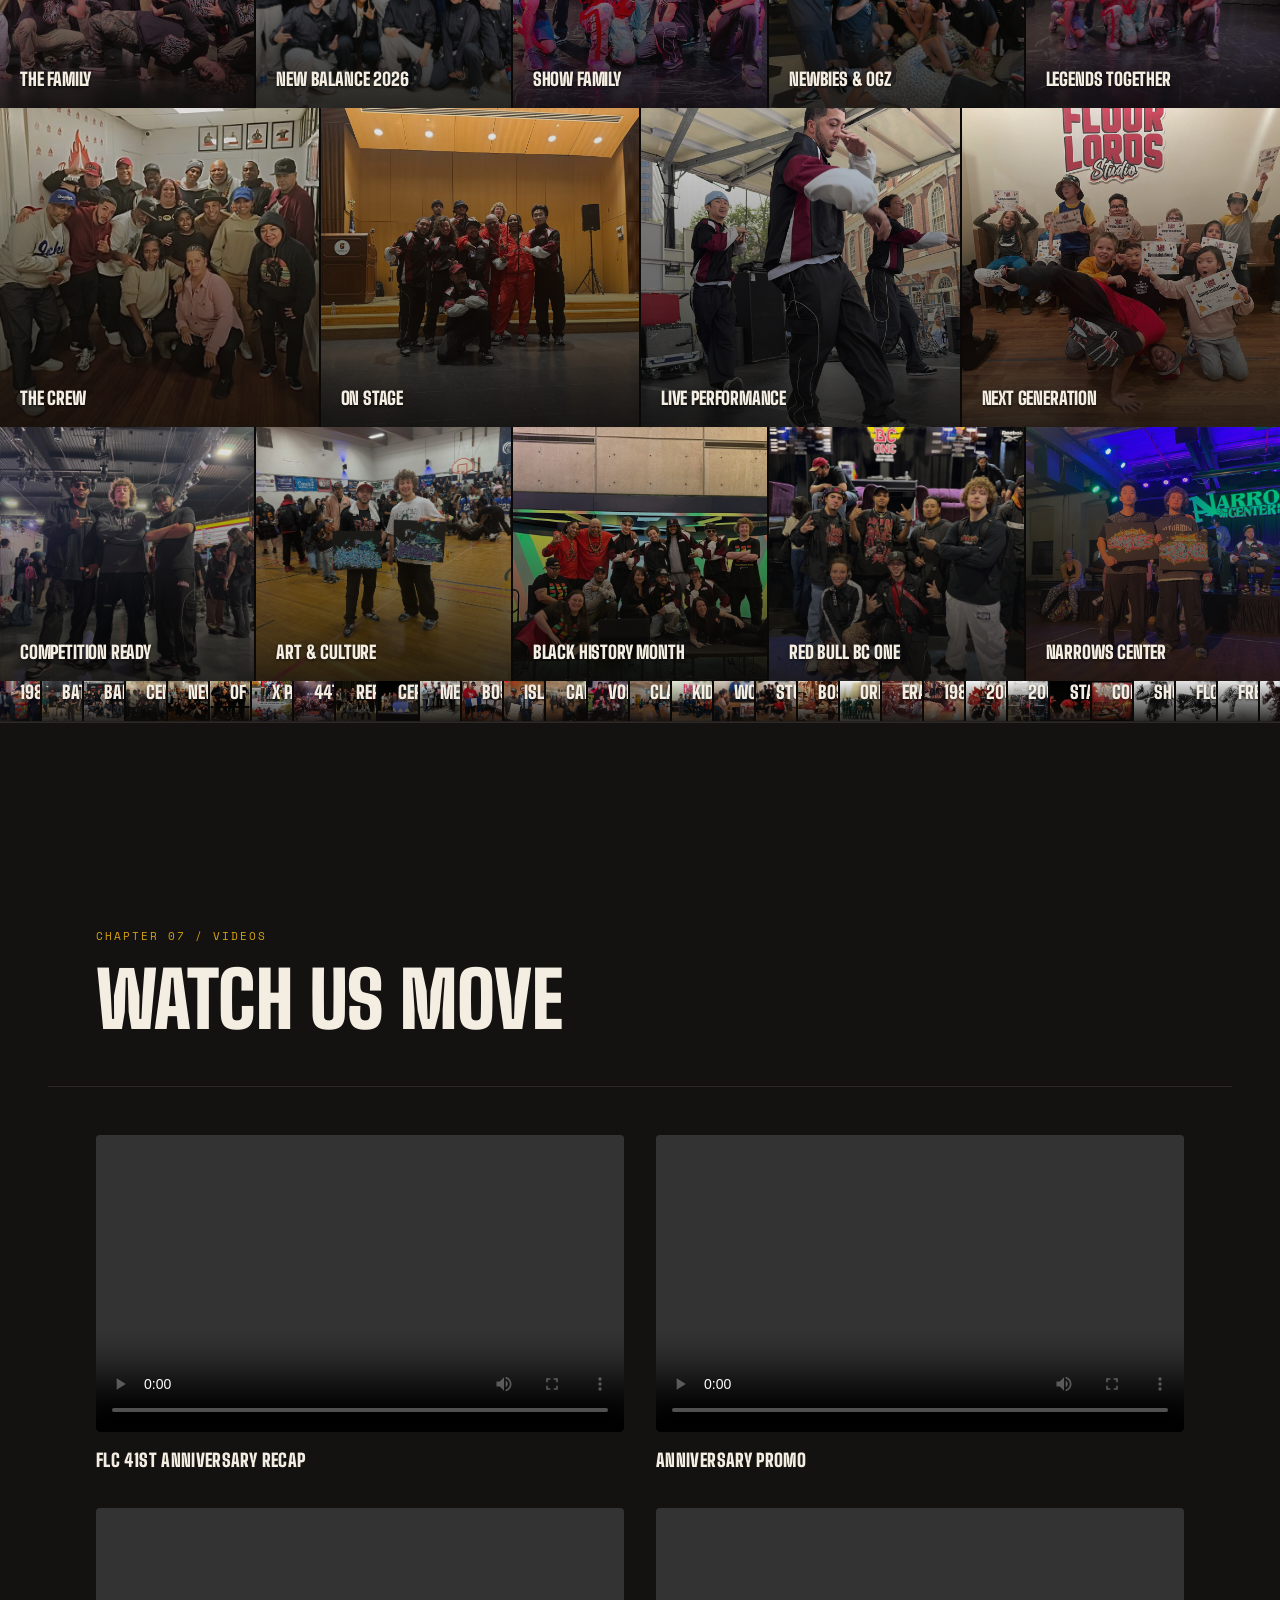
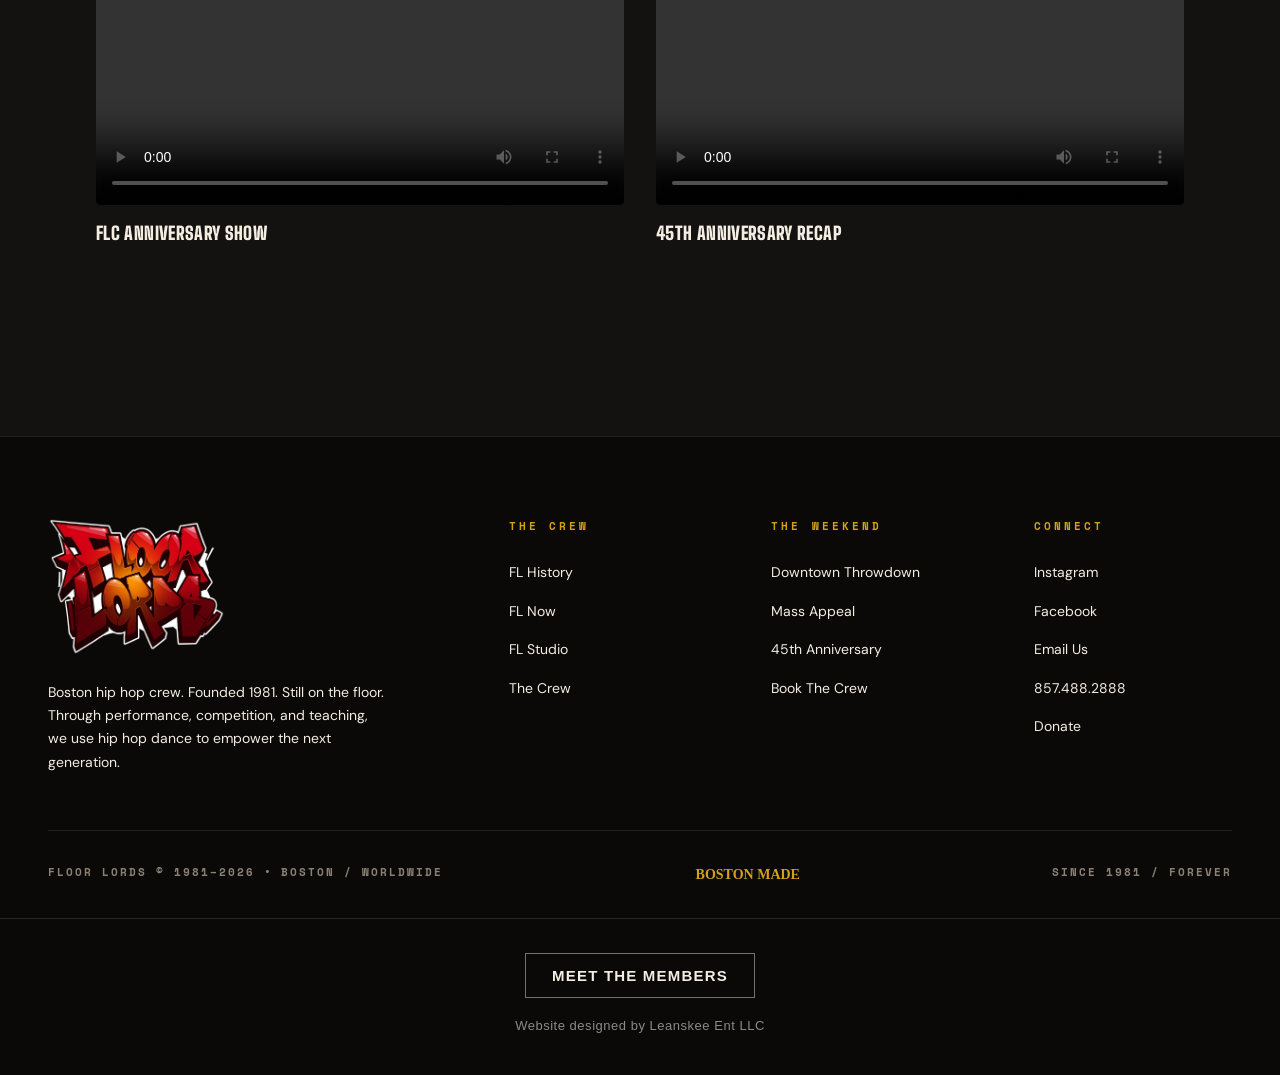
==== commit 8e961b3b: "Add Meet the Members footer link to the restored members page" ====
--- a/index.html
+++ b/index.html
@@ -304,9 +304,14 @@
         <p>Instagram: <a href="https://www.instagram.com/floorlordsboston">@floorlordsboston</a></p>
         <p>Website: <a href="https://www.floorlords.org">www.floorlords.org</a></p>
       </main>
+<div style="text-align:center;padding:20px 12px 28px;color:#8a8a8a;font:13px/1.5 Arial,sans-serif;letter-spacing:.04em">Website designed by Leanskee Ent LLC</div>
     </noscript>
 <style>html,body{overflow-x:hidden;overflow-x:clip;max-width:100%}.break-track{max-width:none}#fl-book{position:fixed;left:0;right:0;bottom:0;z-index:9999;display:none;grid-template-columns:1fr 1fr;gap:8px;padding:8px 8px calc(8px + env(safe-area-inset-bottom));background:#0d0d0d;border-top:1px solid rgba(255,255,255,.18)}#fl-book a{display:flex;align-items:center;justify-content:center;min-height:48px;font:700 14px/1 Arial,sans-serif;letter-spacing:.06em;text-transform:uppercase;color:#fff;text-decoration:none;border:1px solid rgba(255,255,255,.45)}#fl-book a.main{background:#c8102e;border-color:#c8102e}@media(max-width:900px){#fl-book{display:grid}body{padding-bottom:72px}}</style>
 <div id="fl-book" role="navigation" aria-label="Book the Floor Lords"><a class="main" href="mailto:floorlordsboston@gmail.com?subject=Booking%20the%20Floor%20Lords&amp;body=Hi%20Floor%20Lords%2C%0A%0AEvent%20date%3A%0AVenue%20%2F%20city%3A%0AType%20(performance%2C%20workshop%2C%20judging%2C%20school%20program)%3A%0AAudience%20size%3A%0ADetails%3A%0A">Book the Crew</a><a href="tel:+18574882888">Call</a></div>
+<div style="text-align:center;padding:34px 16px 40px;border-top:1px solid rgba(244,237,226,.12);background:#0a0908">
+  <a href="/members" style="display:inline-block;font:700 15px/1 Arial,sans-serif;letter-spacing:.08em;text-transform:uppercase;color:#f4ede2;text-decoration:none;border:1px solid rgba(244,237,226,.45);padding:14px 26px">Meet the Members</a>
+  <div style="margin-top:18px;color:#8a8a8a;font:13px/1.5 Arial,sans-serif;letter-spacing:.04em">Website designed by Leanskee Ent LLC</div>
+</div>
 <script src="/photo-slider.js?v=20261016" defer></script>
 <script>
 (function(){
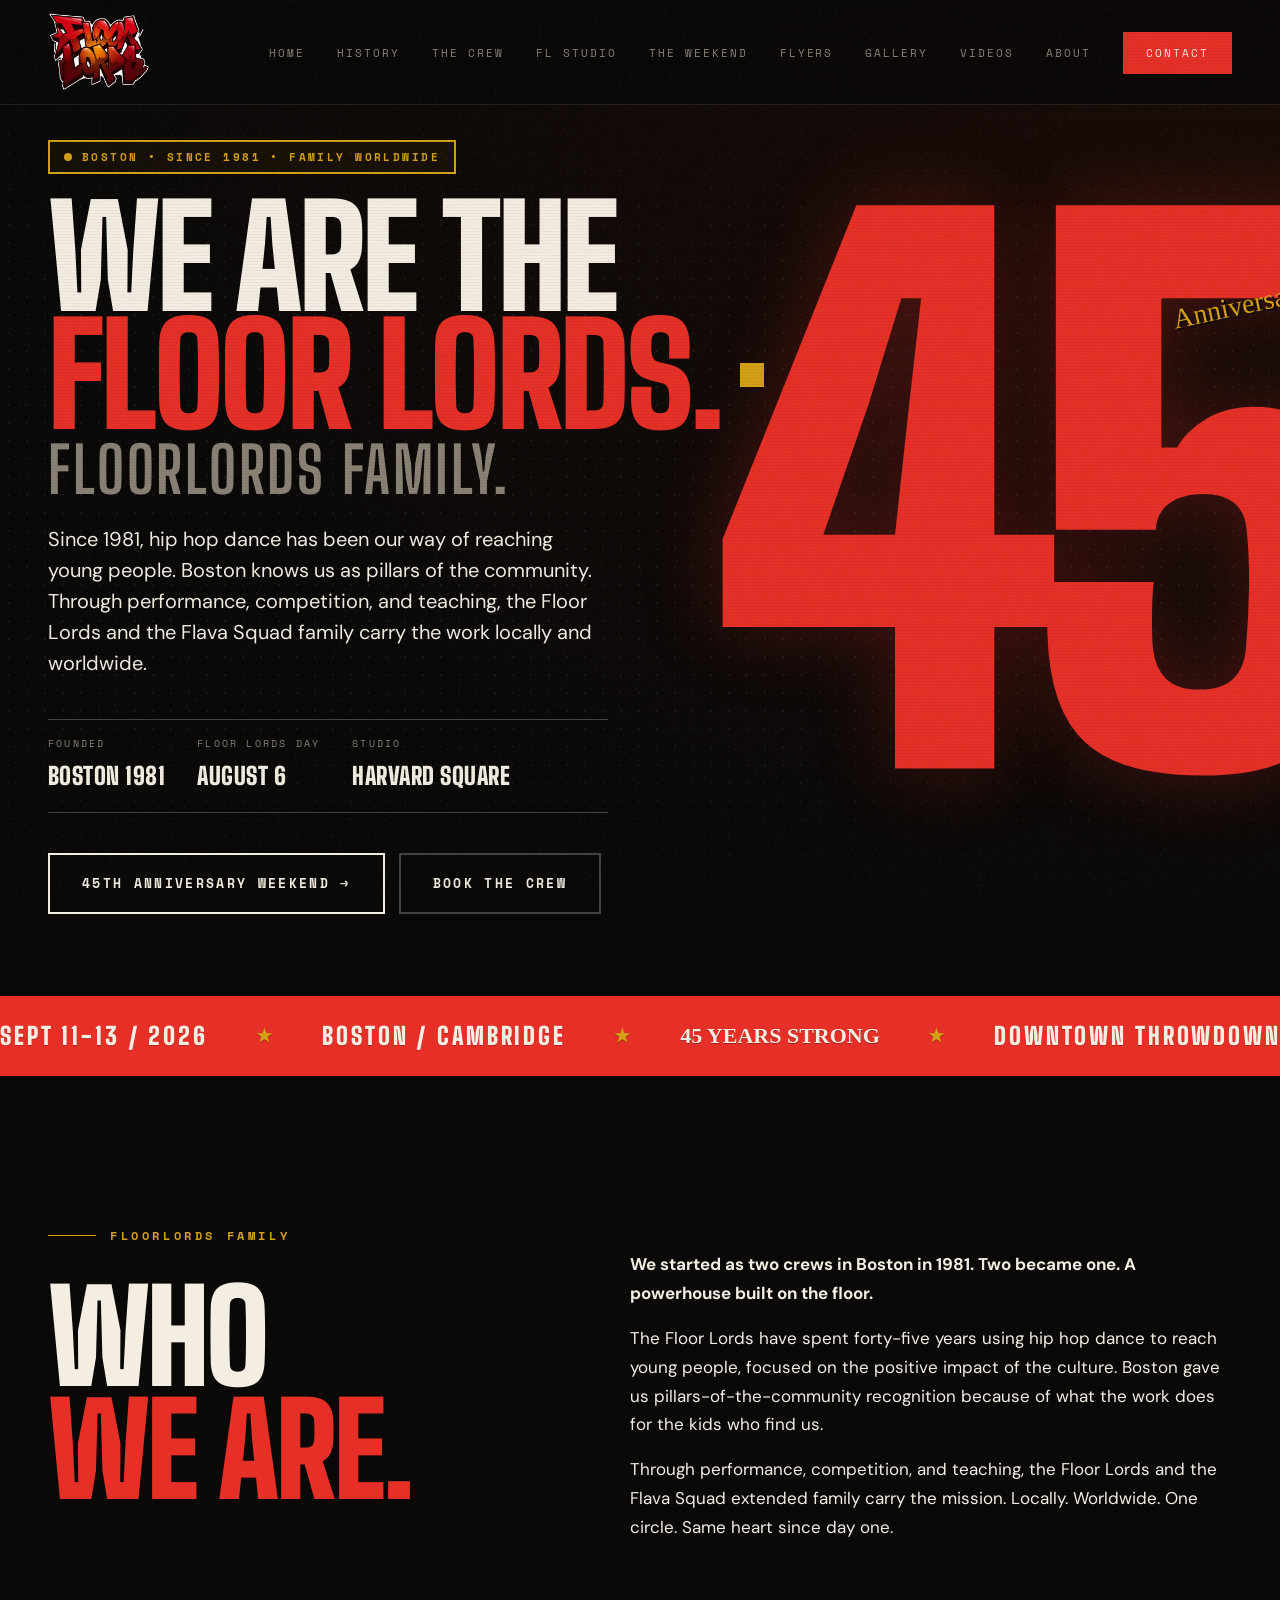
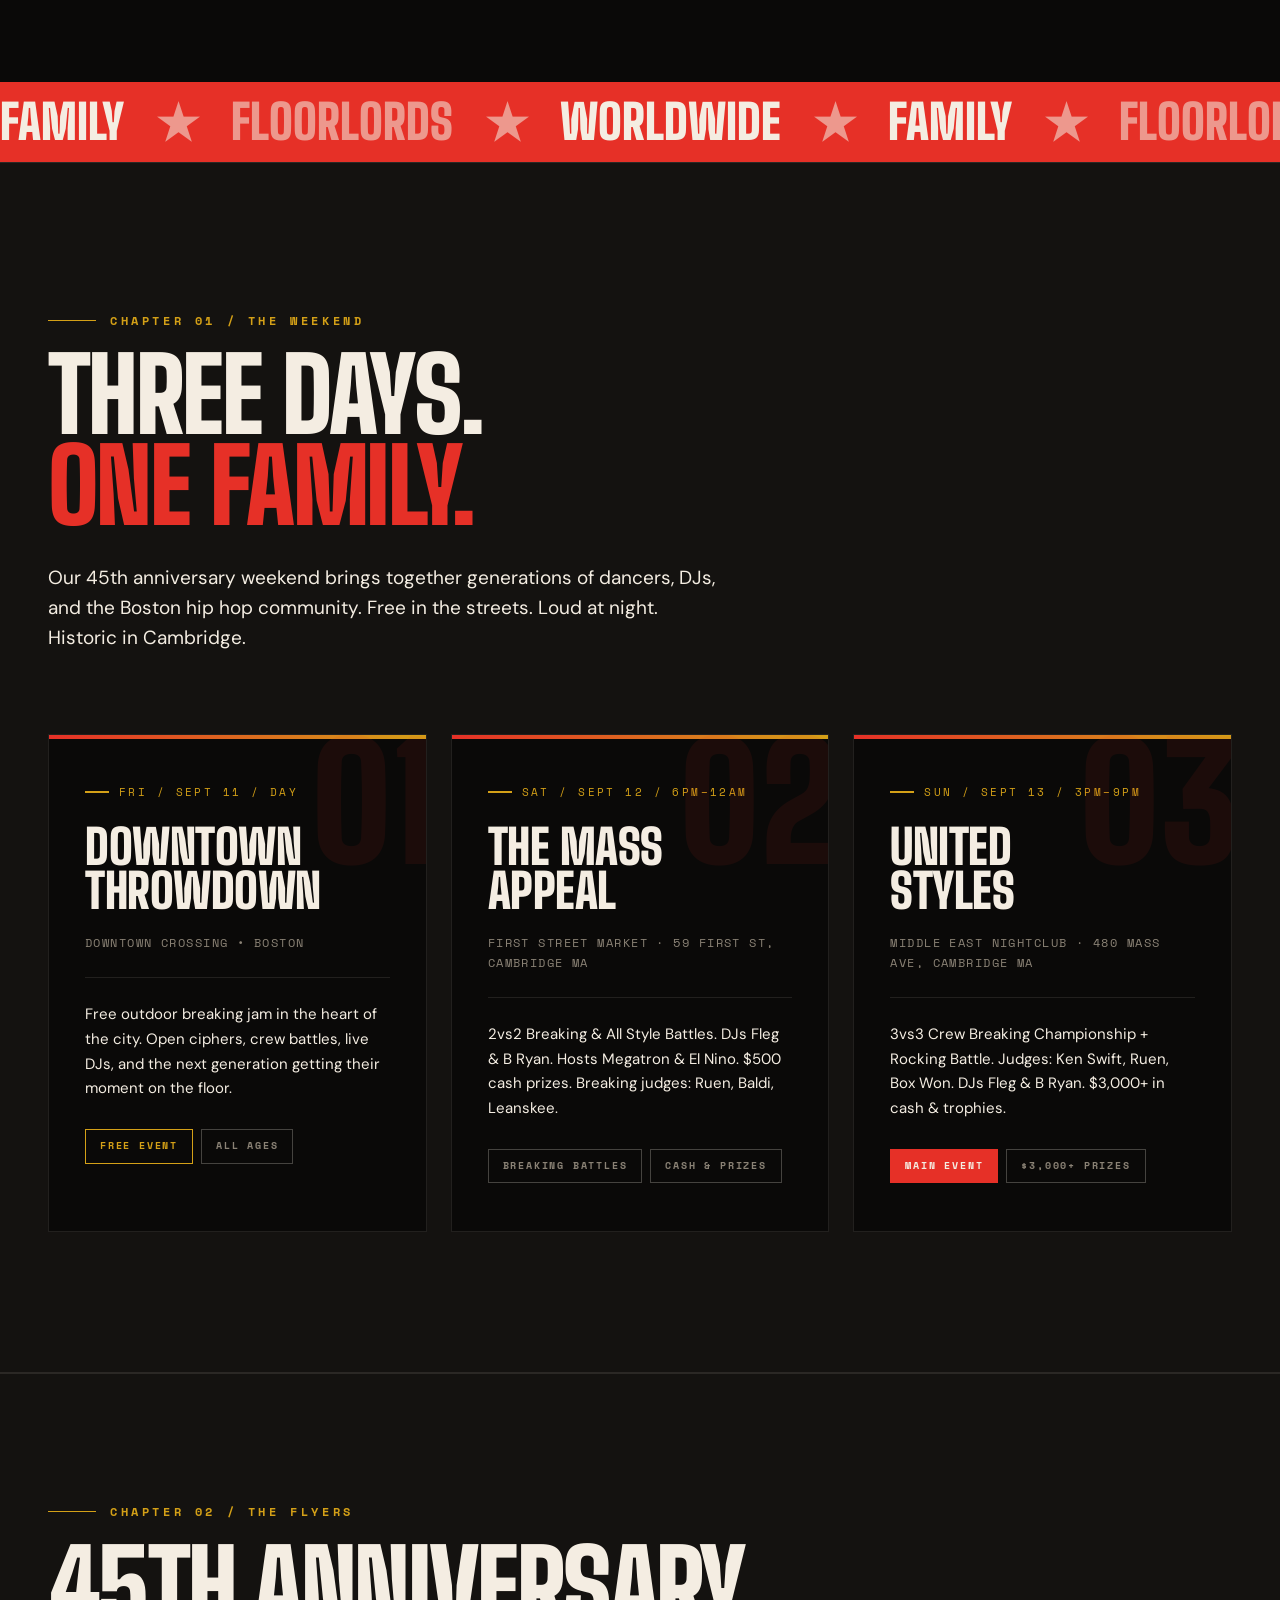
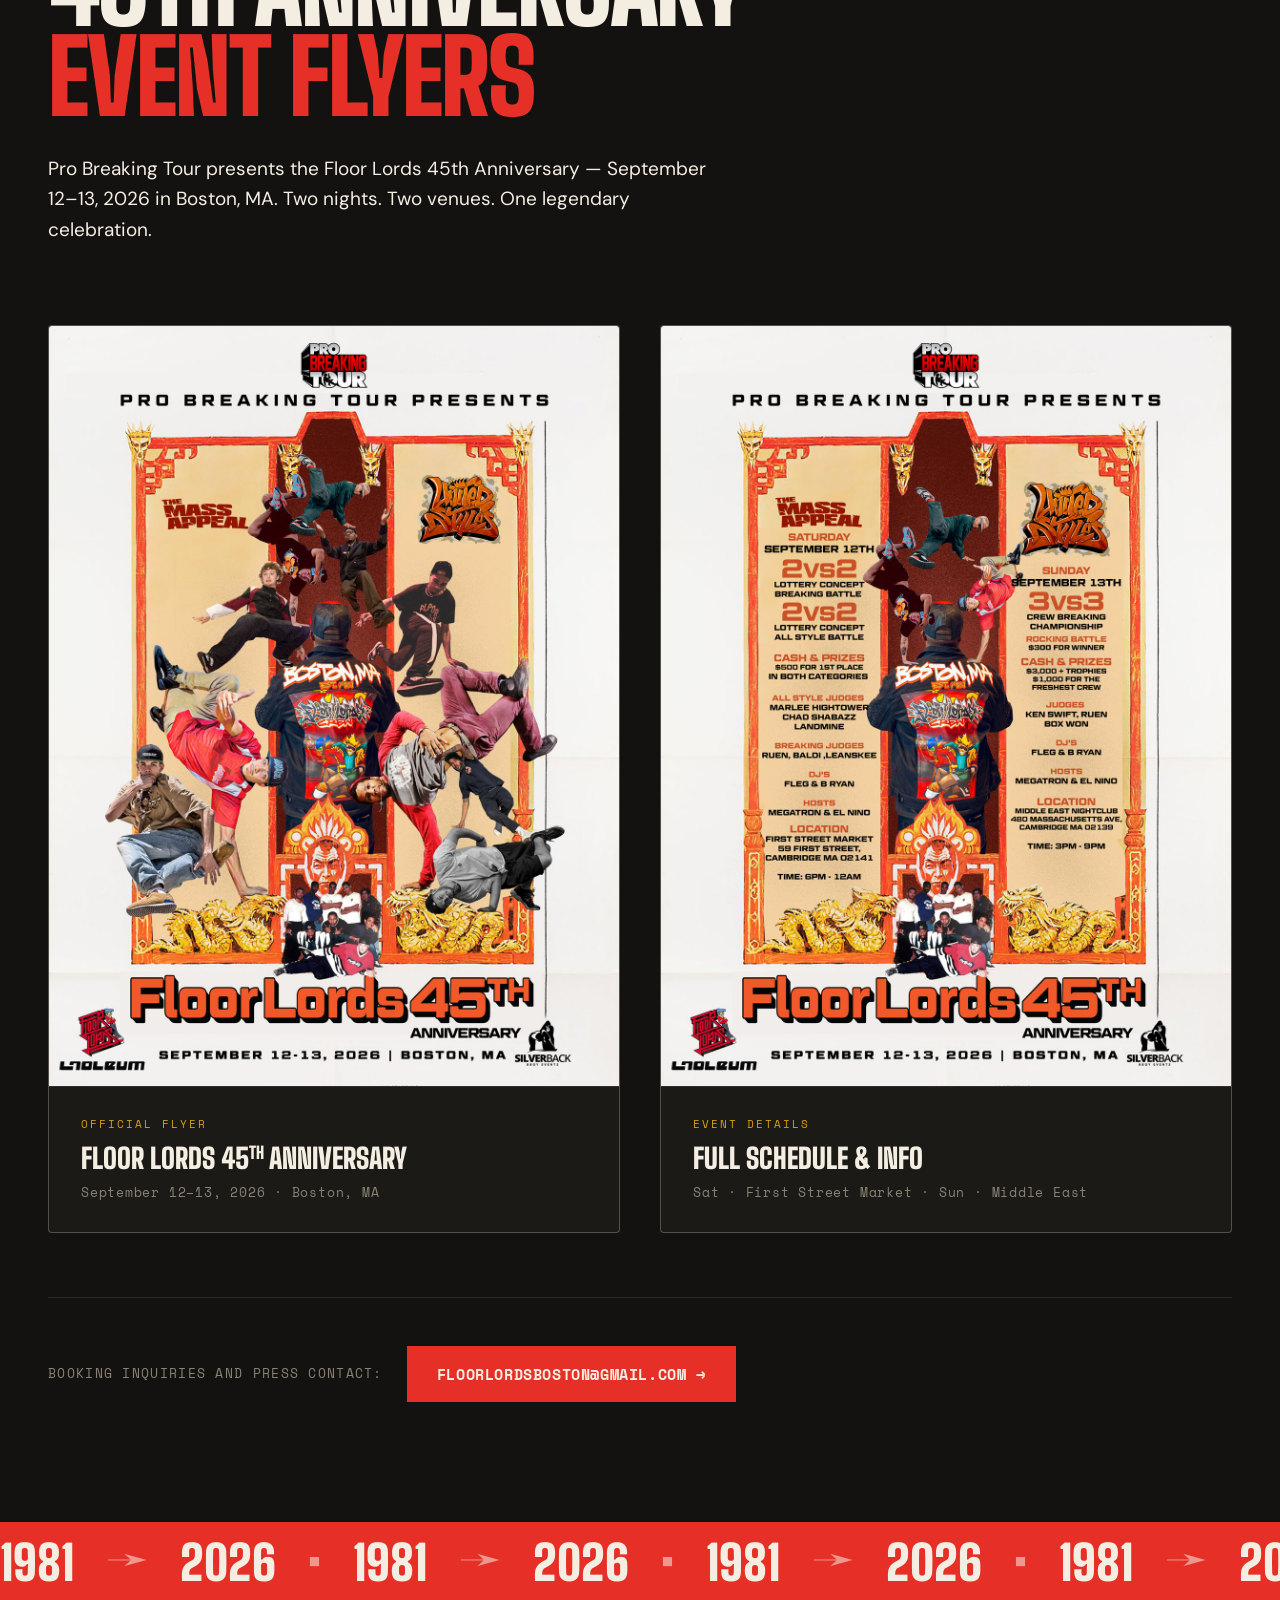
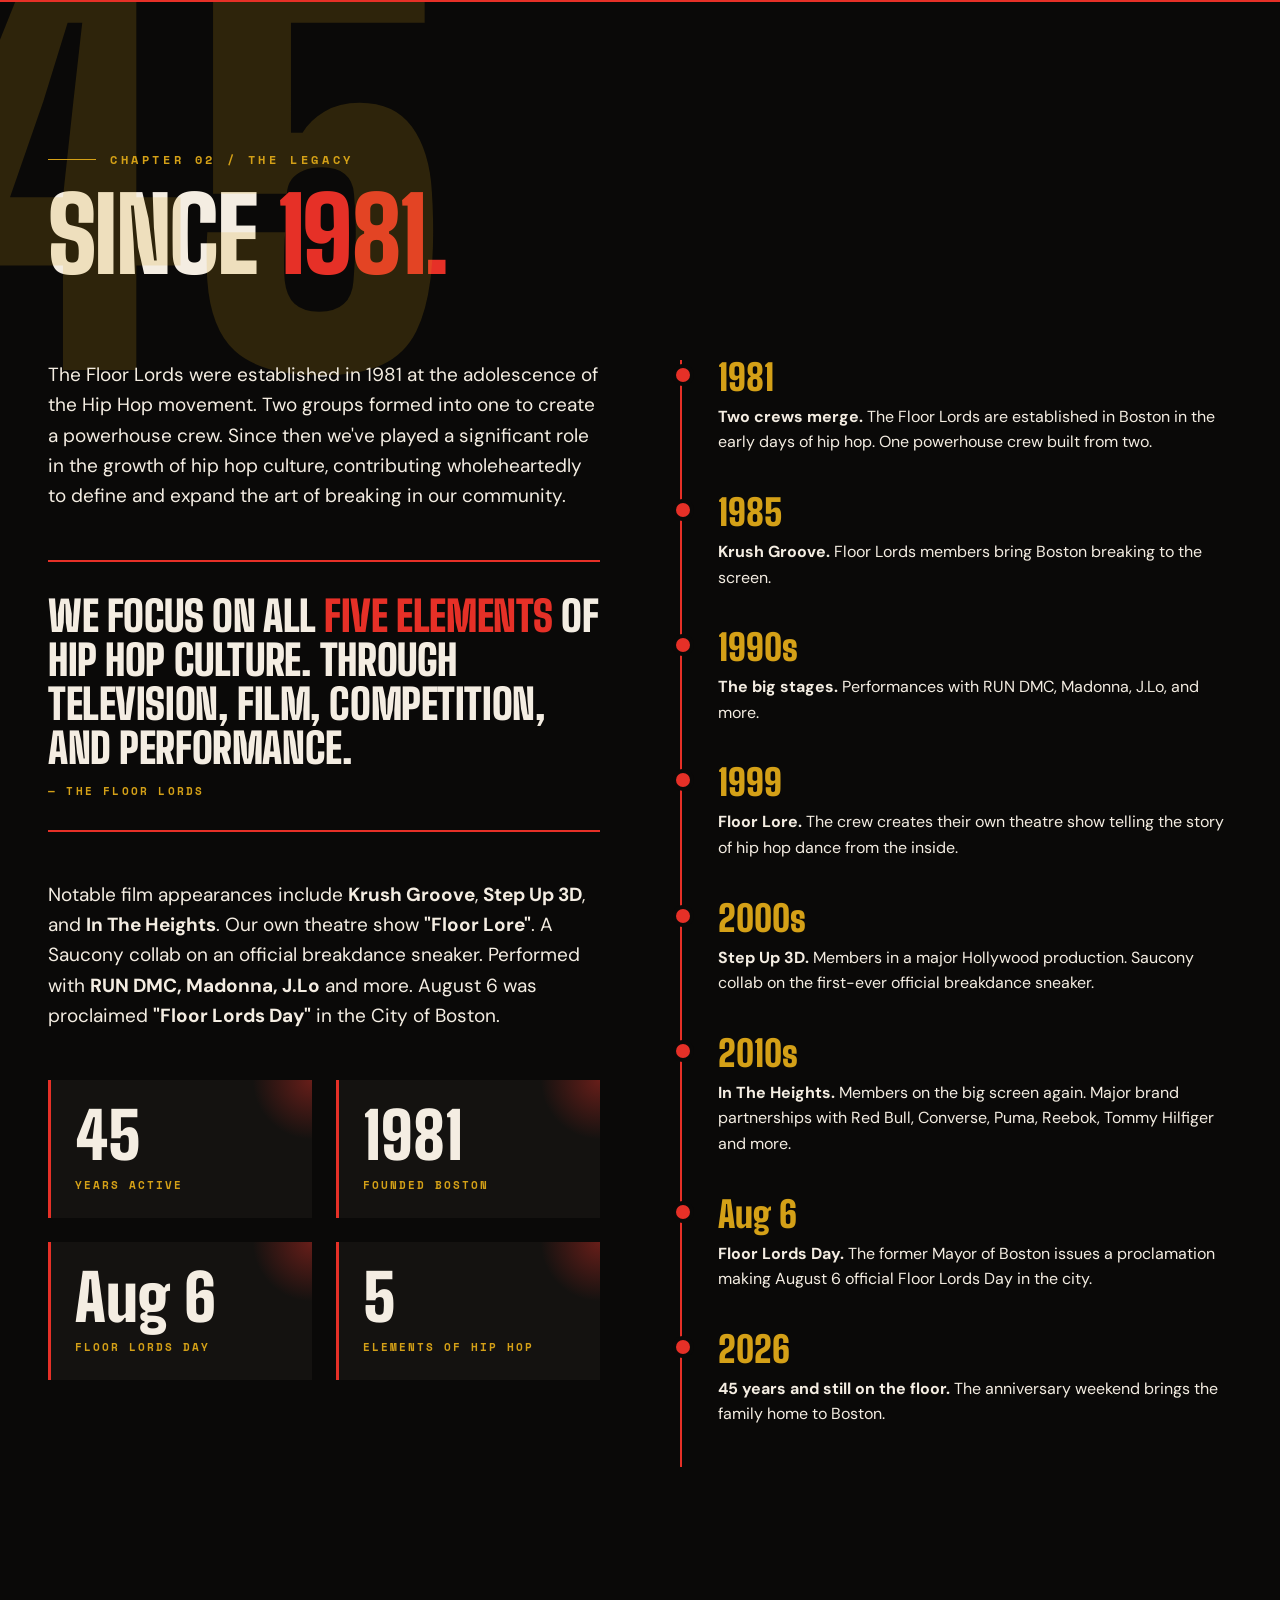
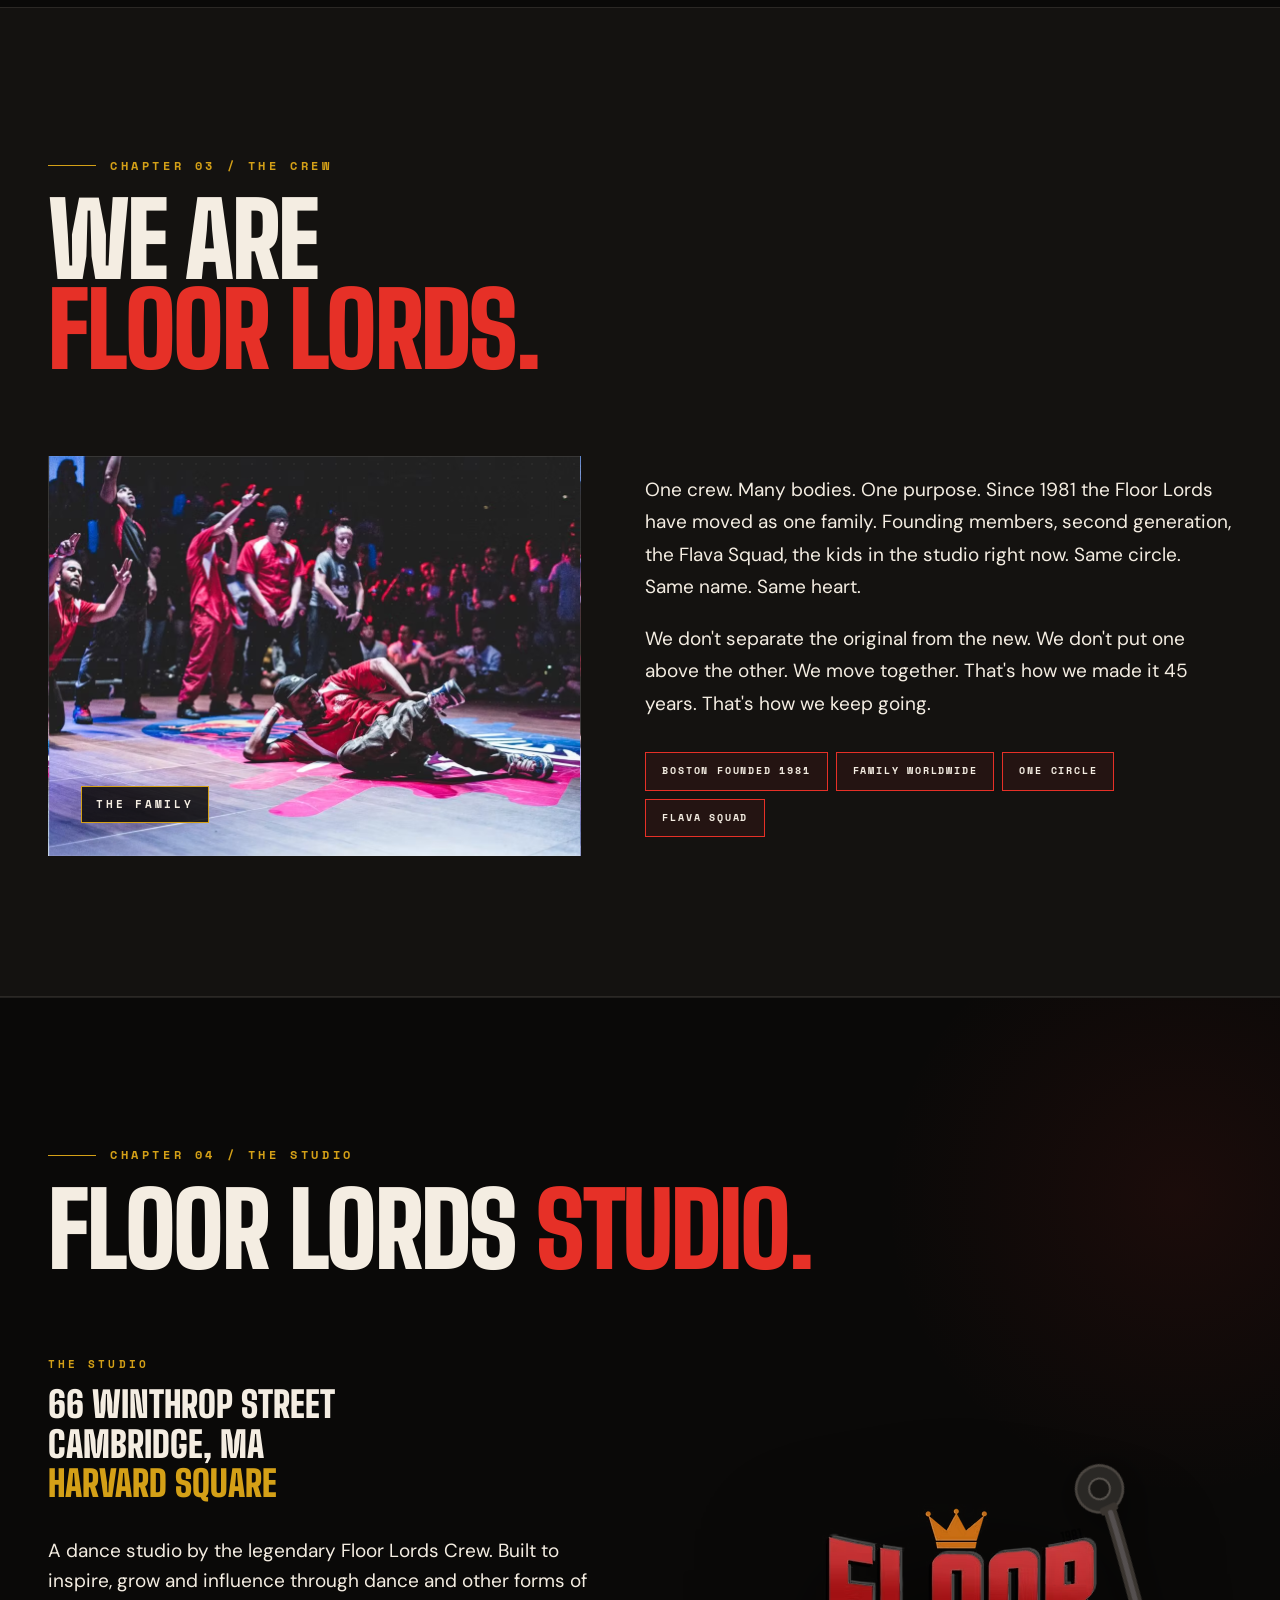
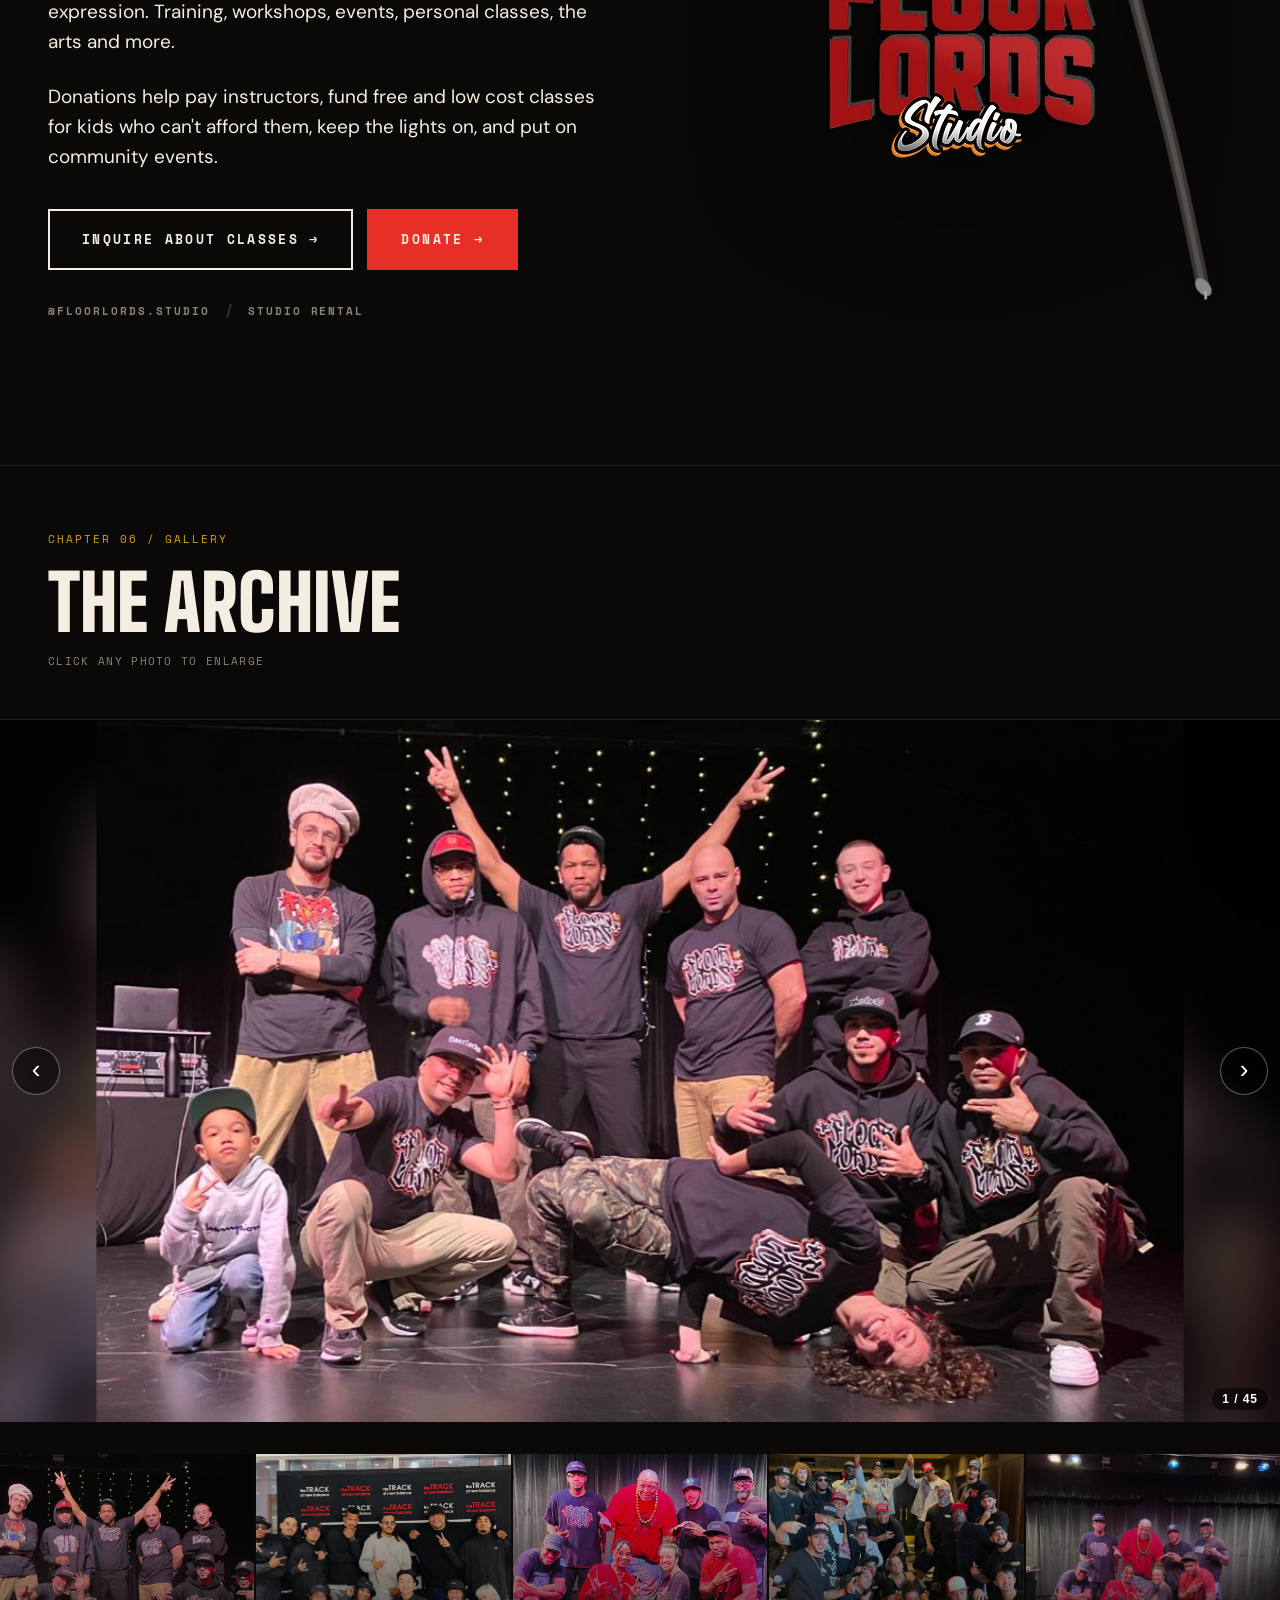
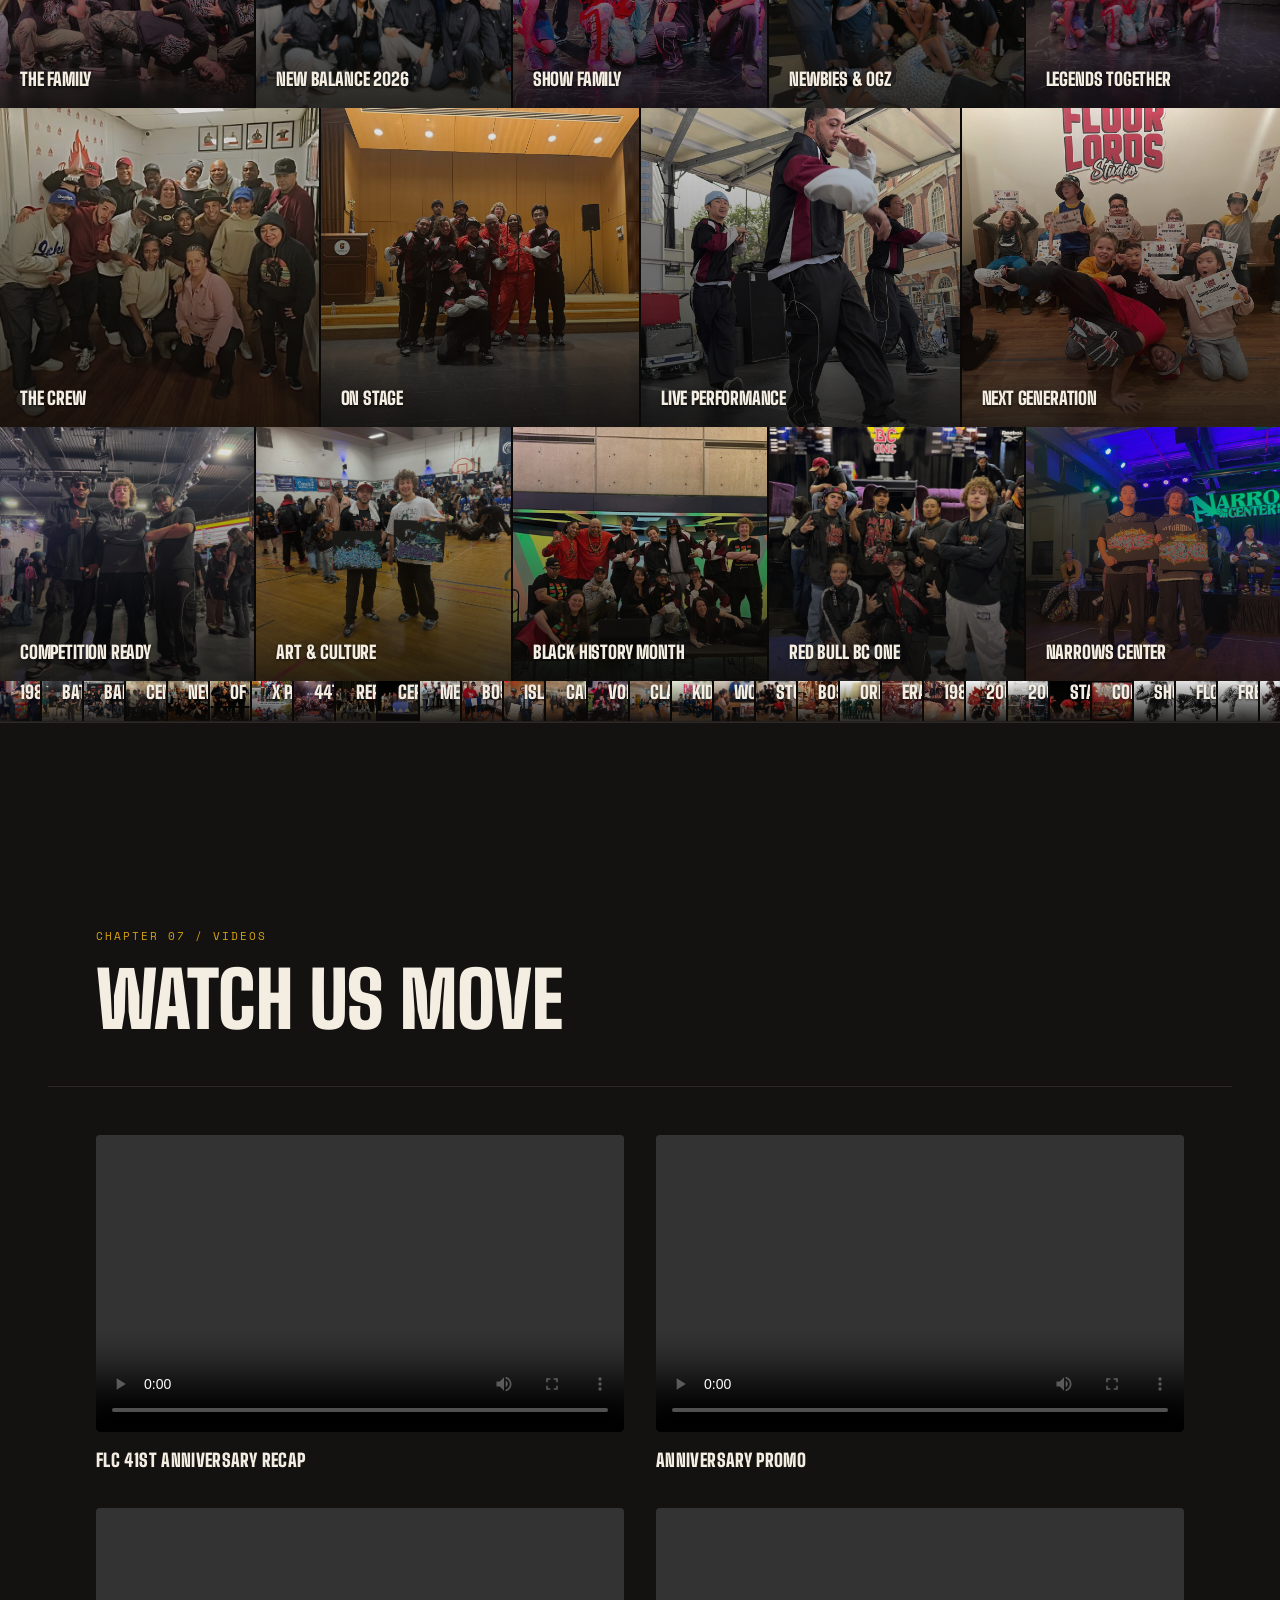
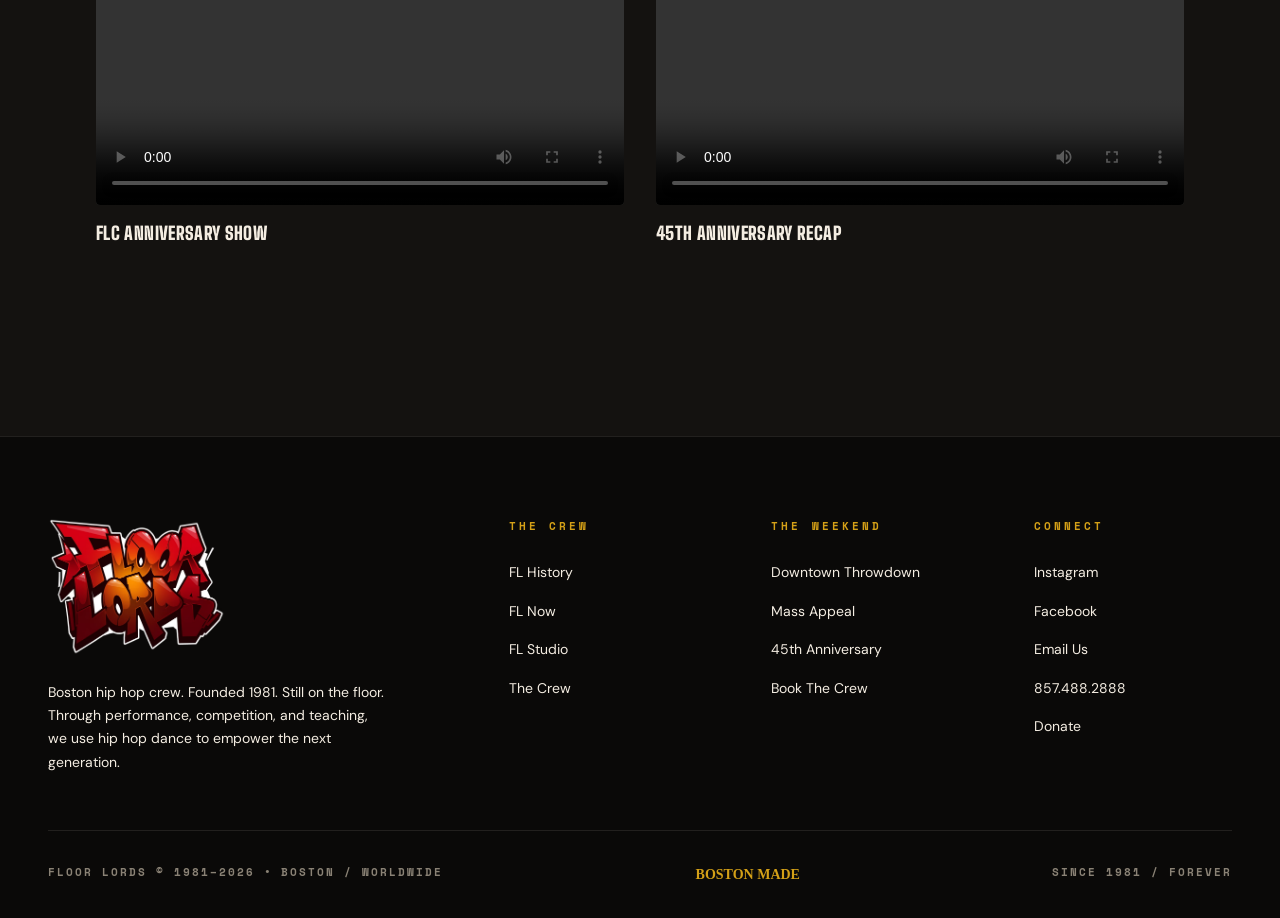
==== commit 9db3a2d0: "Remove Meet the Members footer strip (stand-in page removed)" ====
--- a/index.html
+++ b/index.html
@@ -308,10 +308,6 @@
     </noscript>
 <style>html,body{overflow-x:hidden;overflow-x:clip;max-width:100%}.break-track{max-width:none}#fl-book{position:fixed;left:0;right:0;bottom:0;z-index:9999;display:none;grid-template-columns:1fr 1fr;gap:8px;padding:8px 8px calc(8px + env(safe-area-inset-bottom));background:#0d0d0d;border-top:1px solid rgba(255,255,255,.18)}#fl-book a{display:flex;align-items:center;justify-content:center;min-height:48px;font:700 14px/1 Arial,sans-serif;letter-spacing:.06em;text-transform:uppercase;color:#fff;text-decoration:none;border:1px solid rgba(255,255,255,.45)}#fl-book a.main{background:#c8102e;border-color:#c8102e}@media(max-width:900px){#fl-book{display:grid}body{padding-bottom:72px}}</style>
 <div id="fl-book" role="navigation" aria-label="Book the Floor Lords"><a class="main" href="mailto:floorlordsboston@gmail.com?subject=Booking%20the%20Floor%20Lords&amp;body=Hi%20Floor%20Lords%2C%0A%0AEvent%20date%3A%0AVenue%20%2F%20city%3A%0AType%20(performance%2C%20workshop%2C%20judging%2C%20school%20program)%3A%0AAudience%20size%3A%0ADetails%3A%0A">Book the Crew</a><a href="tel:+18574882888">Call</a></div>
-<div style="text-align:center;padding:34px 16px 40px;border-top:1px solid rgba(244,237,226,.12);background:#0a0908">
-  <a href="/members" style="display:inline-block;font:700 15px/1 Arial,sans-serif;letter-spacing:.08em;text-transform:uppercase;color:#f4ede2;text-decoration:none;border:1px solid rgba(244,237,226,.45);padding:14px 26px">Meet the Members</a>
-  <div style="margin-top:18px;color:#8a8a8a;font:13px/1.5 Arial,sans-serif;letter-spacing:.04em">Website designed by Leanskee Ent LLC</div>
-</div>
 <script src="/photo-slider.js?v=20261016" defer></script>
 <script>
 (function(){
